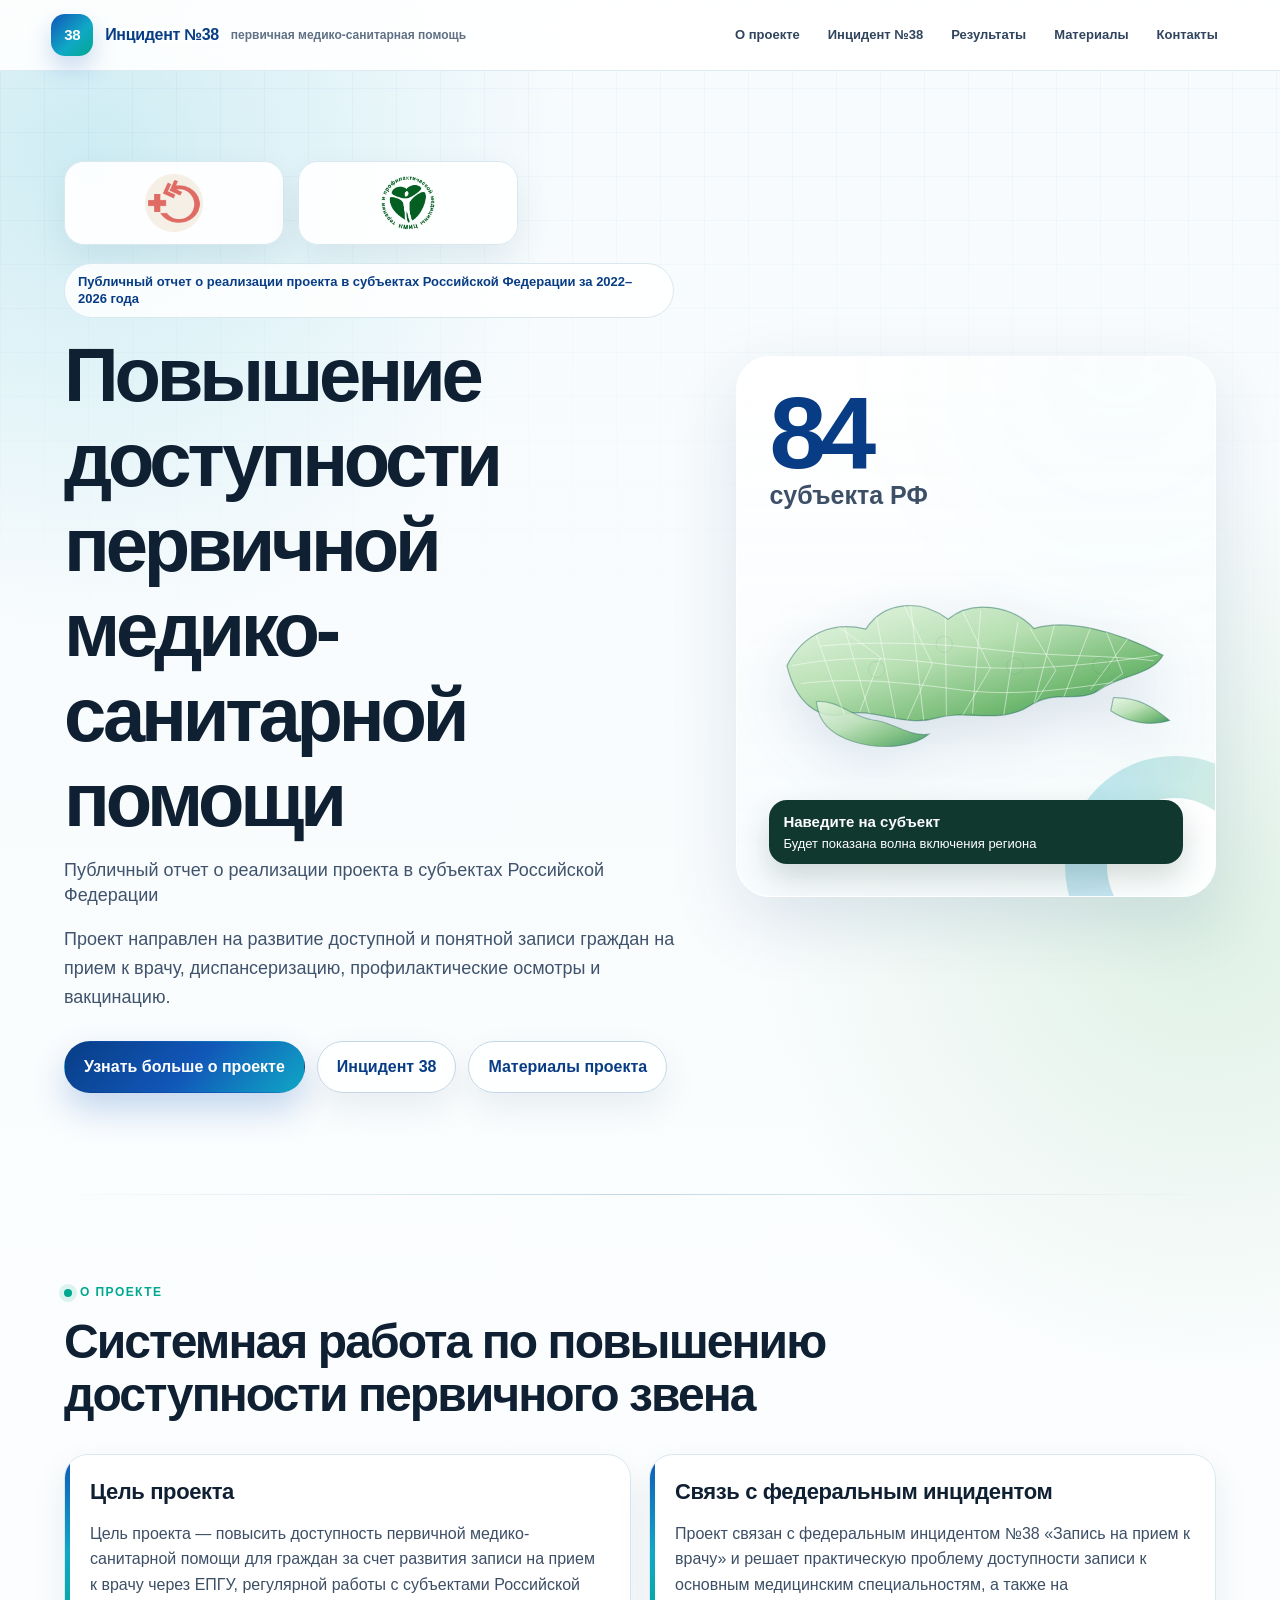
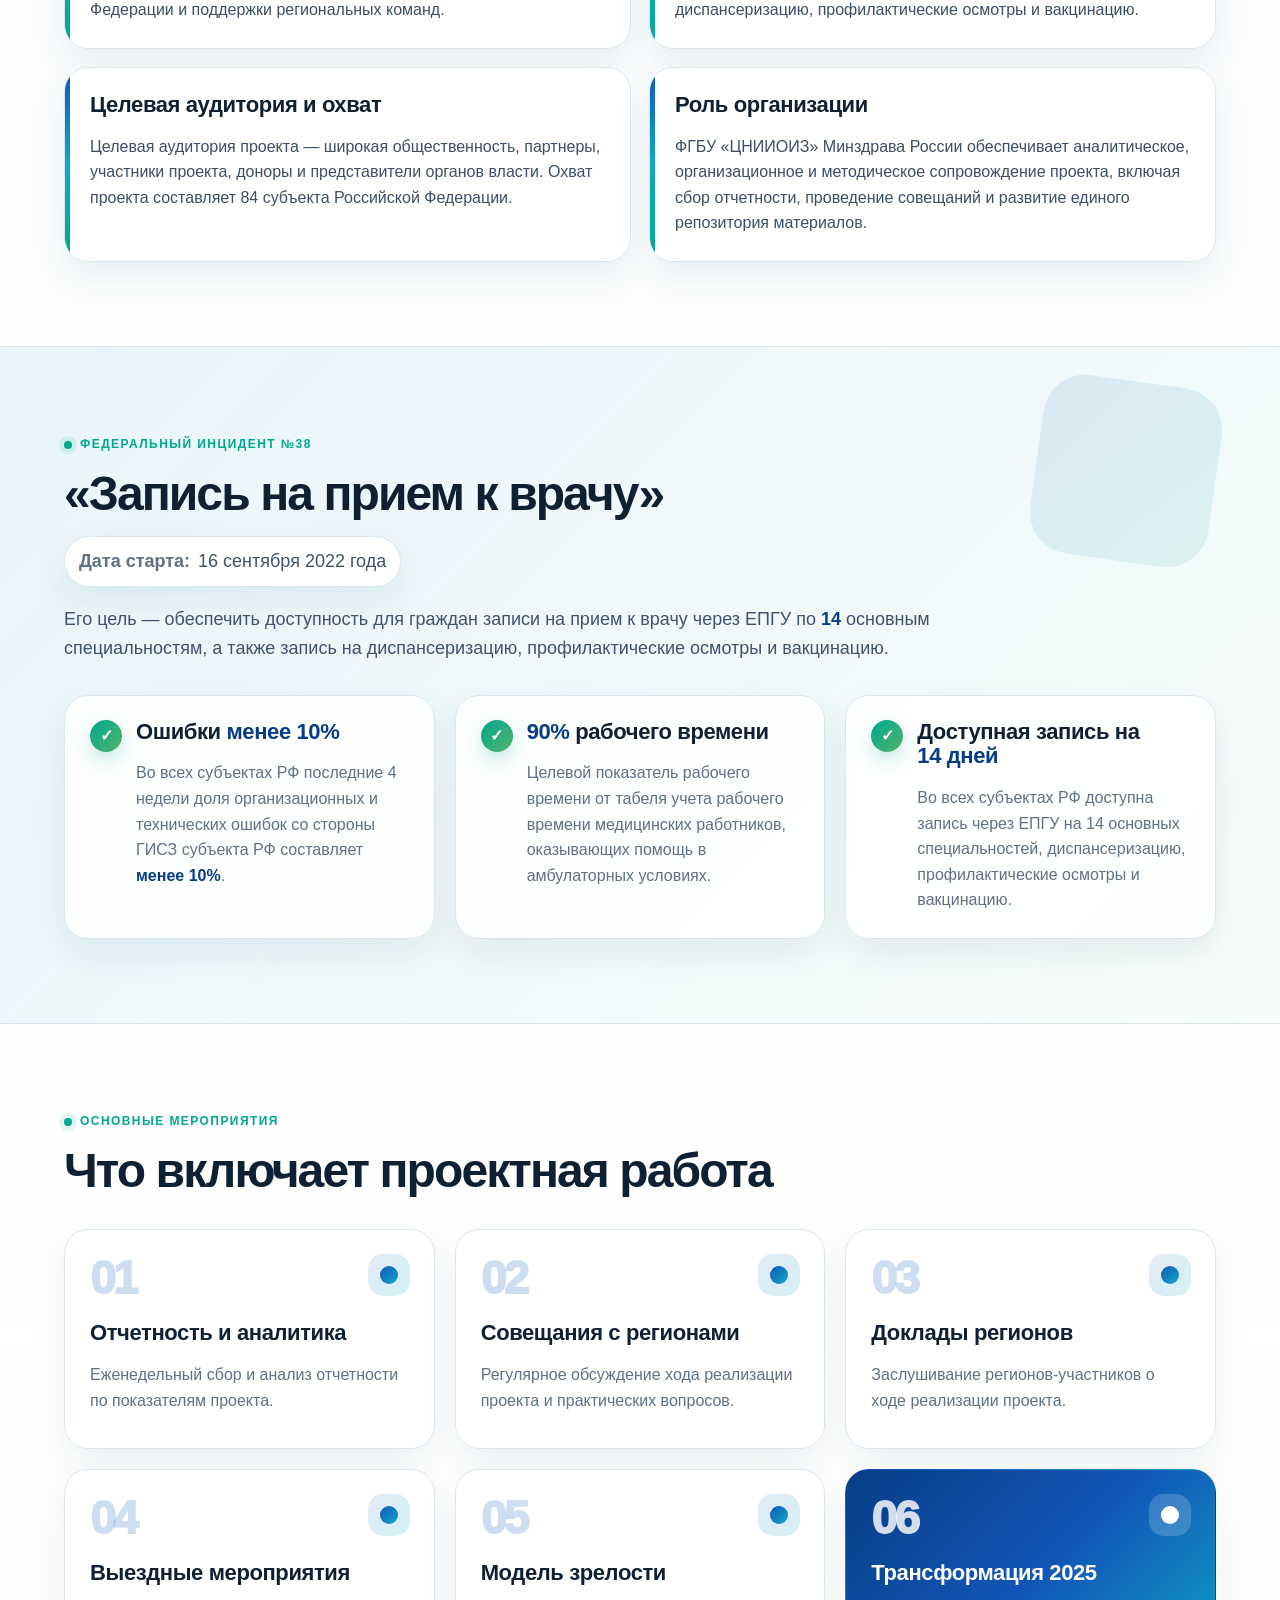
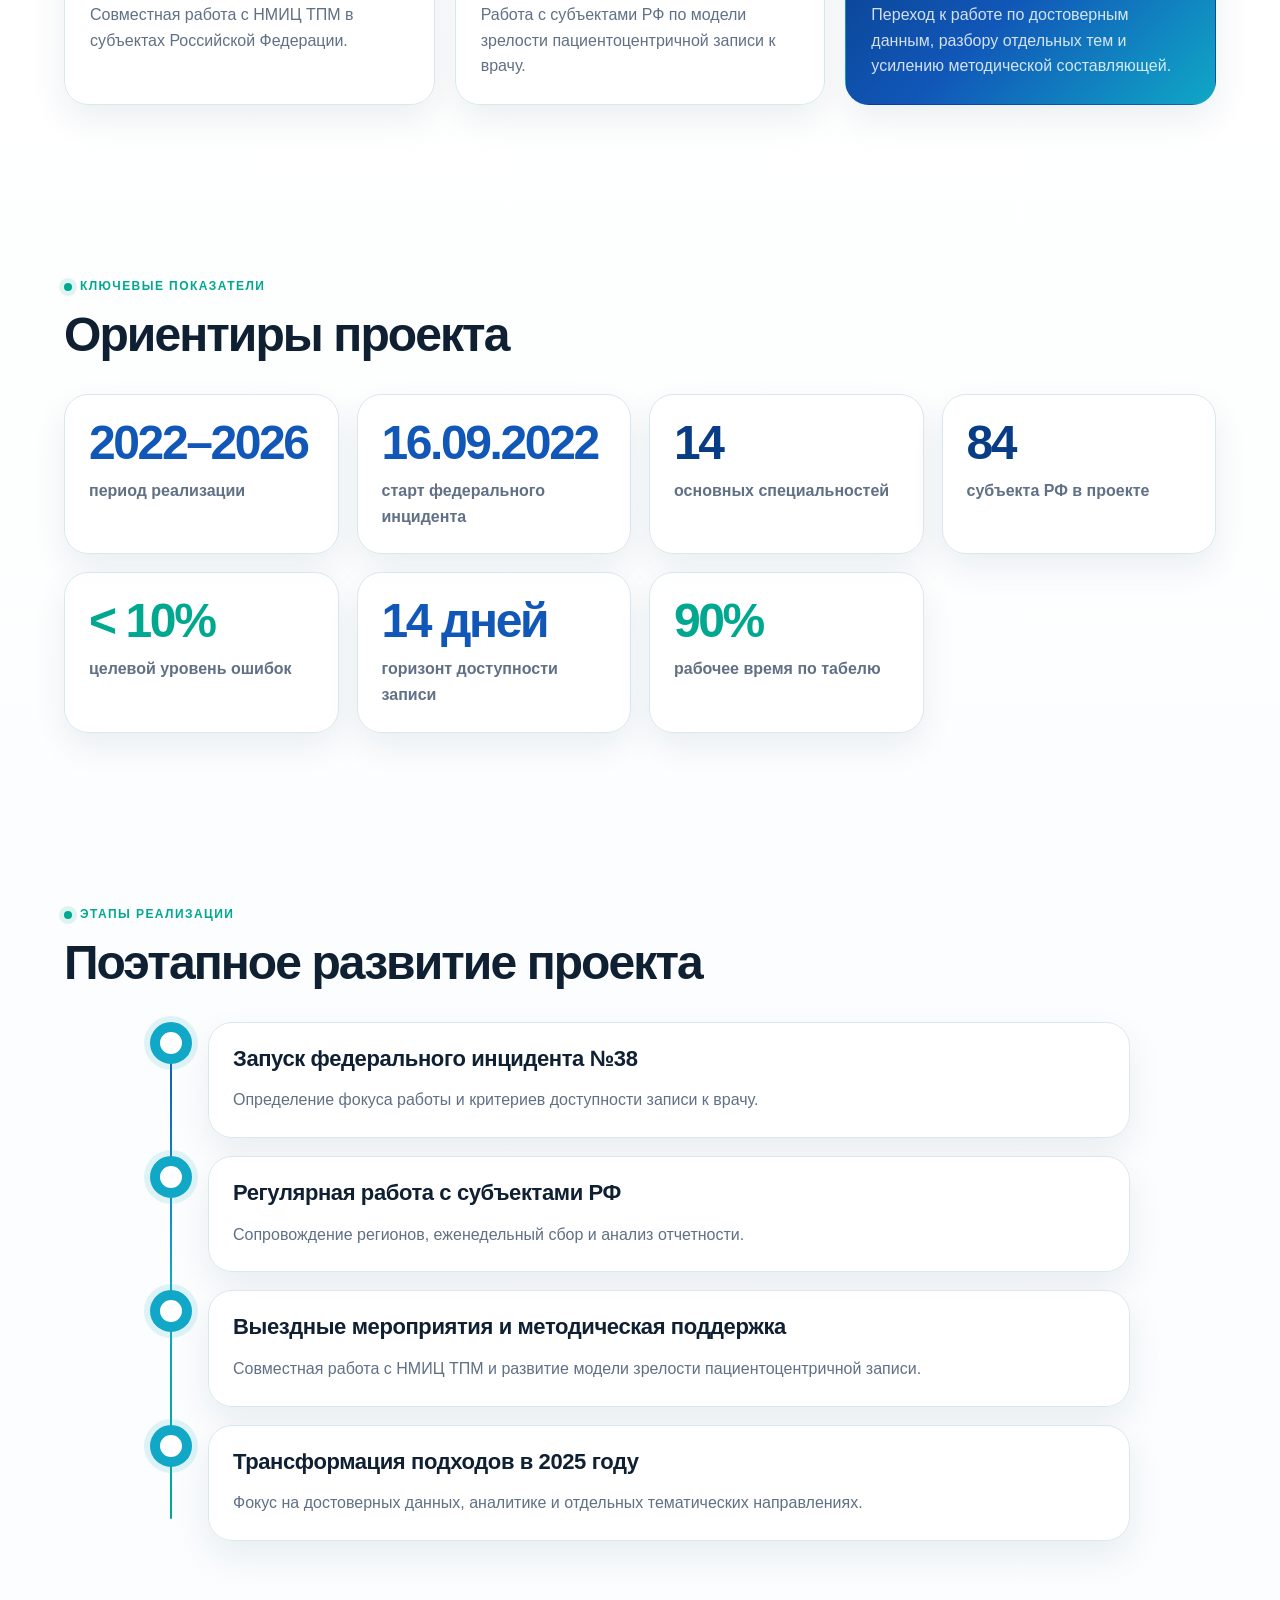
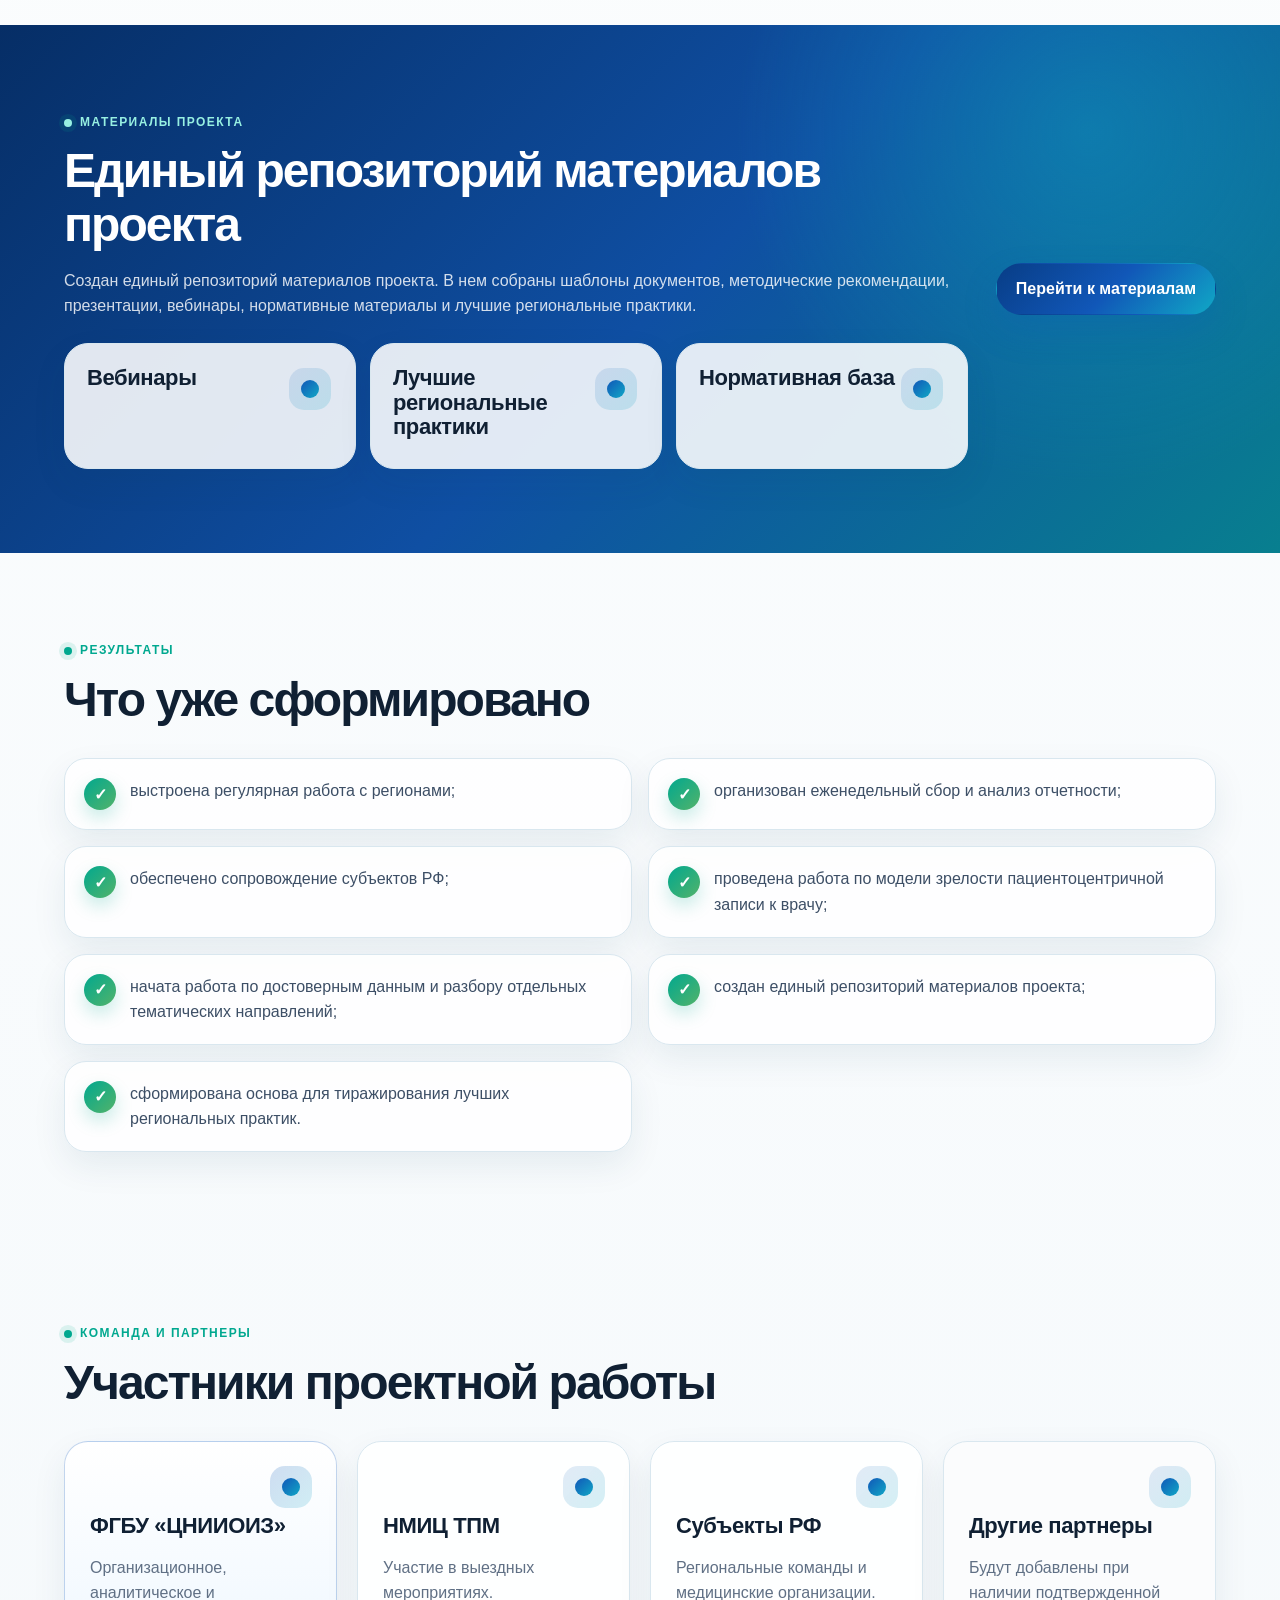
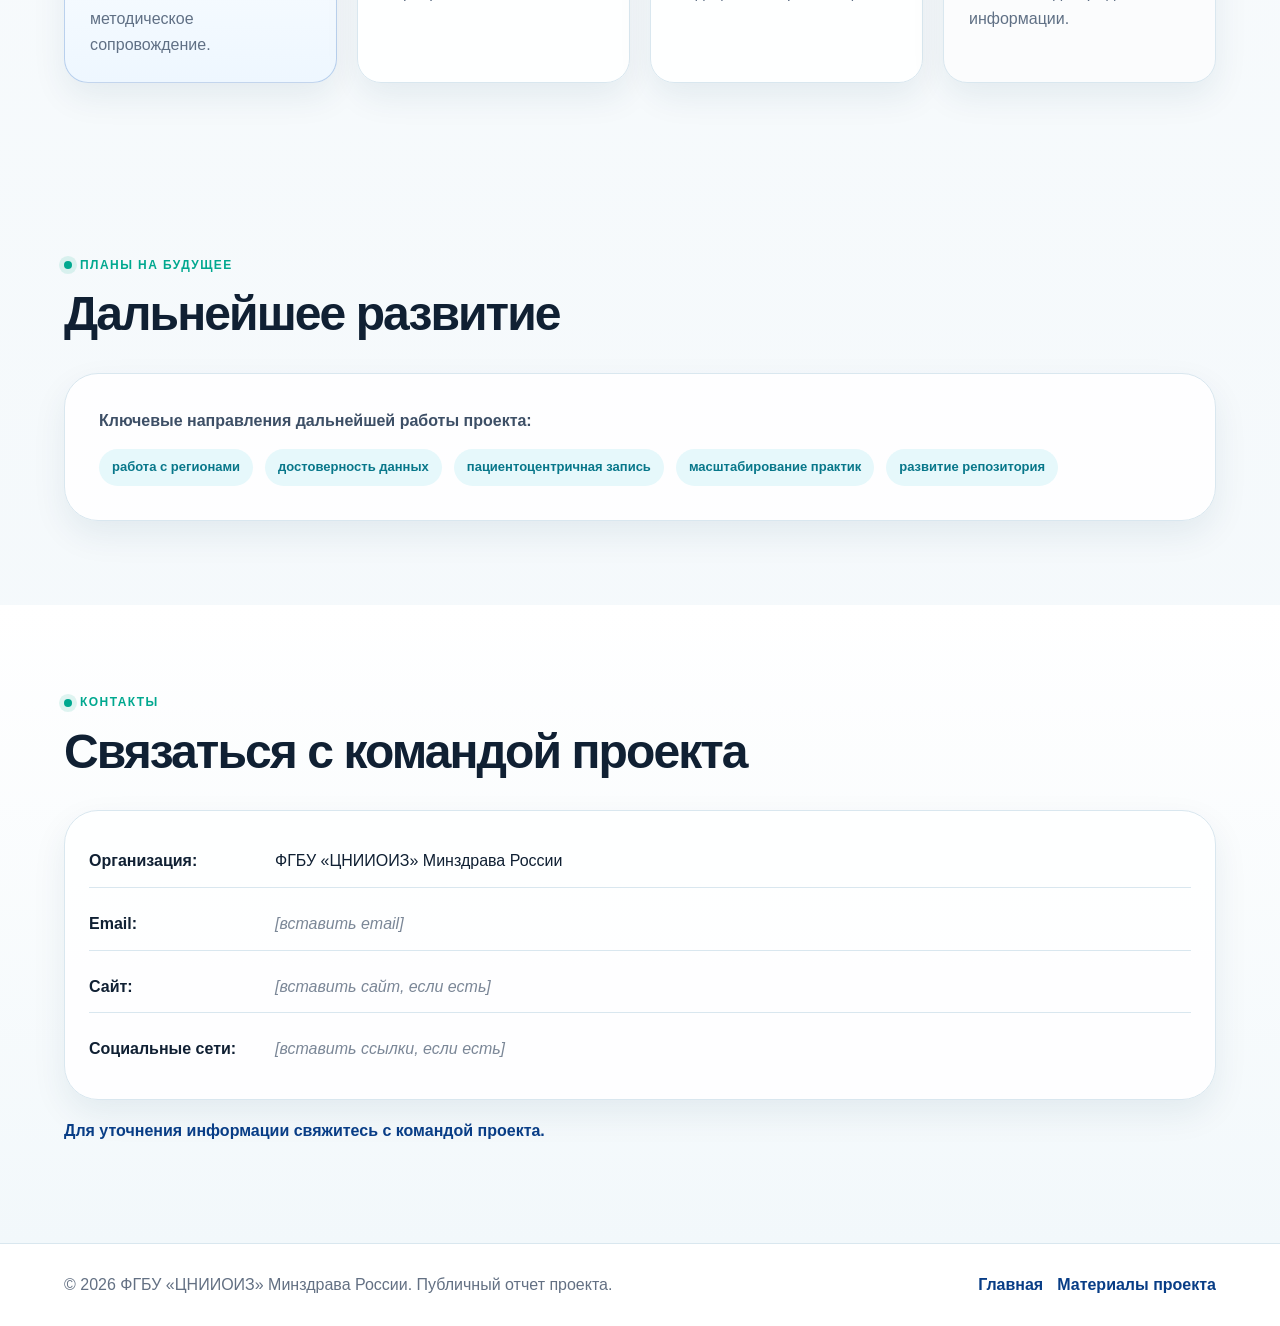
==== index-preview.html @ 231ef43b "Initial PMSP accessibility report site" ====
<!doctype html>
<html lang="ru">
<head>
  <meta charset="utf-8" />
  <meta name="viewport" content="width=device-width, initial-scale=1" />
  <title>Повышение доступности ПМСП — публичный отчет</title>
  <meta name="description" content="Публичный отчет о реализации проекта по повышению доступности первичной медико-санитарной помощи в субъектах Российской Федерации." />
  <style>
:root {
  --bg: #f3f8fb;
  --bg-soft: #eaf4f8;
  --surface: #ffffff;
  --surface-strong: #f8fbfd;
  --text: #102033;
  --muted: #607085;
  --muted-strong: #3d4f66;
  --blue: #1157b8;
  --blue-dark: #083d86;
  --cyan: #10a8c6;
  --teal: #00a88f;
  --green: #53b36a;
  --line: #d9e7ef;
  --line-strong: #c3d7e4;
  --shadow: 0 24px 70px rgba(10, 59, 110, .12);
  --shadow-soft: 0 14px 34px rgba(12, 58, 95, .08);
  --radius-xl: 34px;
  --radius-lg: 24px;
  --radius-md: 18px;
  --container: 1180px;
}

* { box-sizing: border-box; }
html { scroll-behavior: smooth; }
body {
  margin: 0;
  font-family: "Inter", "Segoe UI", Roboto, Arial, sans-serif;
  color: var(--text);
  background:
    radial-gradient(circle at 7% 2%, rgba(16,168,198,.18), transparent 30rem),
    radial-gradient(circle at 94% 12%, rgba(83,179,106,.16), transparent 28rem),
    linear-gradient(180deg, #f7fbfd 0%, #fff 38%, var(--bg) 100%);
  line-height: 1.6;
  min-width: 320px;
}
body::before {
  content: "";
  position: fixed;
  inset: 0;
  pointer-events: none;
  background-image: linear-gradient(rgba(17,87,184,.045) 1px, transparent 1px), linear-gradient(90deg, rgba(17,87,184,.045) 1px, transparent 1px);
  background-size: 44px 44px;
  mask-image: linear-gradient(180deg, #000 0%, transparent 70%);
}

a { color: inherit; }
a:focus-visible, button:focus-visible { outline: 3px solid rgba(16,168,198,.45); outline-offset: 4px; }

.site-header {
  position: sticky;
  top: 0;
  z-index: 20;
  display: flex;
  align-items: center;
  justify-content: space-between;
  gap: 24px;
  padding: 14px clamp(18px, 4vw, 56px);
  background: rgba(255,255,255,.9);
  backdrop-filter: blur(20px);
  border-bottom: 1px solid rgba(217,231,239,.86);
}
.brand {
  position: relative;
  display: inline-flex;
  align-items: center;
  gap: 12px;
  min-width: max-content;
  color: var(--blue-dark);
  text-decoration: none;
  font-weight: 850;
  letter-spacing: -.02em;
}
.brand::before {
  content: "38";
  display: grid;
  place-items: center;
  width: 42px;
  height: 42px;
  border-radius: 14px;
  color: #fff;
  background: linear-gradient(135deg, var(--blue), var(--cyan) 58%, var(--teal));
  box-shadow: 0 12px 24px rgba(17,87,184,.22);
  font-size: 15px;
  font-weight: 900;
}
.top-nav { display: flex; align-items: center; justify-content: flex-end; gap: 6px; flex-wrap: wrap; }
.top-nav a {
  color: #30445d;
  text-decoration: none;
  font-size: 13px;
  font-weight: 750;
  padding: 9px 11px;
  border-radius: 999px;
  transition: .18s ease;
}
.top-nav a:hover { color: var(--blue-dark); background: #eef7fb; }

main { overflow: hidden; }
.hero {
  position: relative;
  padding: clamp(52px, 7vw, 92px) clamp(18px, 5vw, 72px) clamp(58px, 8vw, 102px);
}
.hero::after {
  content: "";
  position: absolute;
  left: clamp(18px, 5vw, 72px);
  right: clamp(18px, 5vw, 72px);
  bottom: 0;
  height: 1px;
  background: linear-gradient(90deg, transparent, var(--line-strong), transparent);
}
.hero-grid {
  position: relative;
  z-index: 1;
  width: min(100%, var(--container));
  margin: 0 auto;
  display: grid;
  grid-template-columns: minmax(0, 1.12fr) minmax(330px, .88fr);
  gap: clamp(28px, 5vw, 62px);
  align-items: center;
}
.hero.compact { padding-block: 58px; }
.hero.compact .hero-content { width: min(100%, var(--container)); margin: 0 auto; }
.hero-content { max-width: 760px; }
.eyebrow {
  display: inline-flex;
  align-items: center;
  gap: 8px;
  color: var(--teal);
  font-weight: 850;
  font-size: 12px;
  text-transform: uppercase;
  letter-spacing: .12em;
  margin-bottom: 12px;
}
.eyebrow::before {
  content: "";
  width: 8px;
  height: 8px;
  border-radius: 50%;
  background: currentColor;
  box-shadow: 0 0 0 5px rgba(0,168,143,.12);
}
h1, h2, h3 { line-height: 1.12; margin: 0 0 16px; }
h1 { font-size: clamp(38px, 6.2vw, 76px); letter-spacing: -.055em; max-width: 980px; }
h2 { font-size: clamp(28px, 4.1vw, 48px); letter-spacing: -.04em; }
h3 { font-size: clamp(18px, 2vw, 22px); letter-spacing: -.018em; }
p { margin-top: 0; }
.lead { font-size: clamp(19px, 2.2vw, 27px); color: var(--muted-strong); margin-bottom: 18px; line-height: 1.35; }
.hero p, .section-heading p { font-size: 18px; color: #40536c; }
.hero-actions, .card-actions { display: flex; gap: 12px; flex-wrap: wrap; margin-top: 30px; }
.button, .card-actions a {
  display: inline-flex;
  align-items: center;
  justify-content: center;
  min-height: 46px;
  padding: 12px 19px;
  border-radius: 999px;
  text-decoration: none;
  font-weight: 850;
  border: 1px solid transparent;
  transition: transform .18s ease, box-shadow .18s ease, background .18s ease;
}
.button:hover, .card-actions a:hover { transform: translateY(-1px); }
.button.primary, .card-actions a:first-child { background: linear-gradient(135deg, var(--blue-dark), var(--blue) 52%, var(--cyan)); color: #fff; box-shadow: 0 16px 34px rgba(17,87,184,.24); }
.button.secondary, .card-actions a:last-child { background: rgba(255,255,255,.82); color: var(--blue-dark); border-color: var(--line-strong); box-shadow: var(--shadow-soft); }

.dashboard-card {
  position: relative;
  overflow: hidden;
  display: grid;
  gap: 22px;
  padding: clamp(24px, 4vw, 34px);
  border-radius: var(--radius-xl);
  background:
    linear-gradient(180deg, rgba(255,255,255,.92), rgba(246,251,253,.86)),
    radial-gradient(circle at 80% 0%, rgba(16,168,198,.30), transparent 18rem);
  border: 1px solid rgba(255,255,255,.86);
  box-shadow: var(--shadow);
}
.hero-decoration {
  position: absolute;
  inset: auto -52px -62px auto;
  width: 220px;
  height: 220px;
  border-radius: 50%;
  background: conic-gradient(from 180deg, rgba(17,87,184,.18), rgba(16,168,198,.34), rgba(83,179,106,.24), rgba(17,87,184,.18));
  filter: blur(.2px);
}
.hero-decoration::before {
  content: "";
  position: absolute;
  inset: 42px;
  border-radius: inherit;
  background: #fff;
}
.dashboard-header, .dashboard-metrics { position: relative; z-index: 1; }
.dashboard-title { font-size: clamp(26px, 3vw, 34px); }
.dashboard-metrics { display: grid; gap: 13px; }
.dashboard-metric {
  padding: 18px;
  border-radius: 22px;
  background: rgba(255,255,255,.78);
  border: 1px solid var(--line);
  box-shadow: 0 10px 24px rgba(12,58,95,.06);
}
.dashboard-metric strong { display: block; color: var(--blue-dark); font-size: clamp(24px, 3.1vw, 36px); line-height: 1; letter-spacing: -.035em; }
.dashboard-metric span { display: block; color: var(--muted); margin-top: 8px; }

.section { padding: clamp(54px, 7vw, 84px) clamp(18px, 5vw, 72px); }
.section > .section-heading, .section > .cards, .section > .metrics, .section > .timeline, .section > .result-list, .section > .roadmap-panel, .section > .contact-list, .section > .contact-note, .about-grid, .materials-content, .repo-nav { width: min(100%, var(--container)); margin-left: auto; margin-right: auto; }
.section-heading { margin-bottom: 32px; }
.section-heading h2 { max-width: 900px; }
.about-grid {
  display: grid;
  grid-template-columns: repeat(2, minmax(0, 1fr));
  gap: 18px;
}
.about-card, .card, .metric, .timeline-card, .result-card, .material-category-card, .roadmap-panel, .contact-panel .contact-list {
  background: rgba(255,255,255,.88);
  border: 1px solid var(--line);
  box-shadow: var(--shadow-soft);
}
.about-card {
  position: relative;
  padding: 25px;
  border-radius: var(--radius-lg);
  overflow: hidden;
}
.about-card::before {
  content: "";
  position: absolute;
  top: 0;
  left: 0;
  width: 5px;
  height: 100%;
  background: linear-gradient(180deg, var(--blue), var(--cyan), var(--teal));
}
.about-card p { color: var(--muted-strong); margin-bottom: 0; }

.accent-panel, .tinted { background: linear-gradient(135deg, rgba(231,244,251,.92), rgba(246,252,249,.96)); border-block: 1px solid var(--line); }
.incident-panel { position: relative; }
.incident-panel::before {
  content: "";
  position: absolute;
  inset: 34px clamp(18px, 5vw, 72px) auto auto;
  width: 180px;
  height: 180px;
  border-radius: 42px;
  background: linear-gradient(135deg, rgba(17,87,184,.10), rgba(0,168,143,.10));
  transform: rotate(8deg);
}
.incident-start { display: inline-flex; flex-wrap: wrap; gap: 8px; padding: 10px 14px; border-radius: 999px; background: #fff; border: 1px solid var(--line); box-shadow: var(--shadow-soft); }
.label { color: var(--muted); font-weight: 800; }
.incident-goal { max-width: 880px; }
.accent-number { color: var(--blue-dark); font-weight: 900; white-space: nowrap; }
.cards { display: grid; gap: 20px; }
.cards.two { grid-template-columns: repeat(2, minmax(0, 1fr)); }
.cards.three { grid-template-columns: repeat(3, minmax(0, 1fr)); }
.cards.four { grid-template-columns: repeat(4, minmax(0, 1fr)); }
.card {
  position: relative;
  border-radius: var(--radius-lg);
  padding: 25px;
}
.card p { color: var(--muted); margin-bottom: 0; }
.criterion-card { display: grid; grid-template-columns: auto 1fr; gap: 14px; padding-top: 24px; }
.card.check::before { content: none; }
.criterion-marker, .result-check {
  display: grid;
  place-items: center;
  width: 32px;
  height: 32px;
  border-radius: 50%;
  color: #fff;
  background: linear-gradient(135deg, var(--teal), var(--green));
  font-weight: 950;
  box-shadow: 0 8px 18px rgba(0,168,143,.22);
  flex: 0 0 auto;
}

.activity-card { min-height: 220px; overflow: hidden; }
.activity-number {
  display: inline-flex;
  color: rgba(17,87,184,.20);
  font-size: 46px;
  line-height: 1;
  font-weight: 950;
  letter-spacing: -.06em;
  margin-bottom: 20px;
}
.activity-marker, .partner-icon, .category-marker {
  position: absolute;
  top: 24px;
  right: 24px;
  width: 42px;
  height: 42px;
  border-radius: 15px;
  background: linear-gradient(135deg, rgba(17,87,184,.12), rgba(16,168,198,.18));
}
.activity-marker::after, .partner-icon::after, .category-marker::after {
  content: "";
  position: absolute;
  inset: 12px;
  border-radius: 50%;
  background: linear-gradient(135deg, var(--blue), var(--cyan));
}
.featured-card {
  color: #fff;
  background: linear-gradient(135deg, var(--blue-dark), var(--blue) 50%, var(--cyan));
  border-color: transparent;
}
.featured-card p, .featured-card .activity-number { color: rgba(255,255,255,.82); }
.featured-card .activity-marker { background: rgba(255,255,255,.18); }
.featured-card .activity-marker::after { background: #fff; }

.metrics { display: grid; grid-template-columns: repeat(4, minmax(0, 1fr)); gap: 18px; }
.metric {
  border-radius: 24px;
  padding: 24px;
}
.metric strong { display: block; color: var(--blue-dark); font-size: clamp(30px, 4vw, 48px); line-height: .98; letter-spacing: -.05em; }
.metric span { display: block; color: var(--muted); margin-top: 12px; font-weight: 650; }
.metric-date strong { color: var(--blue); }
.metric-percent strong { color: var(--teal); }

.timeline { position: relative; display: grid; gap: 18px; max-width: 980px; }
.timeline-line {
  position: absolute;
  left: 20px;
  top: 22px;
  bottom: 22px;
  width: 2px;
  background: linear-gradient(180deg, var(--blue), var(--cyan), var(--teal));
  border-radius: 999px;
}
.timeline-item {
  position: relative;
  display: grid;
  grid-template-columns: 42px 1fr;
  gap: 16px;
  align-items: start;
}
.timeline-dot {
  position: relative;
  z-index: 1;
  width: 42px;
  height: 42px;
  border-radius: 50%;
  background: #fff;
  border: 10px solid var(--cyan);
  box-shadow: 0 0 0 6px rgba(16,168,198,.12);
}
.timeline-card {
  border-radius: var(--radius-lg);
  padding: 24px;
}
.timeline-card p { color: var(--muted); margin-bottom: 0; }

.materials-cta {
  display: grid;
  grid-template-columns: minmax(0, 1fr) auto;
  align-items: center;
  gap: 28px;
  color: #fff;
  background:
    radial-gradient(circle at 85% 20%, rgba(16,168,198,.40), transparent 22rem),
    linear-gradient(135deg, #062e66, #0f4fa3 52%, #087f8f);
}
.materials-cta .eyebrow { color: #97f0e2; }
.materials-cta p { color: rgba(255,255,255,.82); max-width: 900px; }
.materials-categories { display: grid; grid-template-columns: repeat(3, minmax(0, 1fr)); gap: 14px; margin-top: 24px; }
.material-category-card {
  position: relative;
  min-height: 126px;
  padding: 22px;
  border-radius: 24px;
  color: var(--text);
}
.material-category-card h3 { padding-right: 46px; margin-bottom: 0; }

.result-list { display: grid; grid-template-columns: repeat(2, minmax(0, 1fr)); gap: 16px; padding-left: 0; }
.result-card {
  display: flex;
  gap: 14px;
  align-items: flex-start;
  padding: 19px;
  border-radius: 22px;
}
.result-card p { margin-bottom: 0; color: var(--muted-strong); }

.partner-card { min-height: 190px; padding-top: 72px; }
.key-organization {
  border-color: rgba(17,87,184,.25);
  background: linear-gradient(180deg, #fff, #eef7ff);
}
.key-organization .partner-icon { background: linear-gradient(135deg, rgba(17,87,184,.20), rgba(16,168,198,.18)); }
.neutral-partner { background: #fbfcfd; }
.chips, .roadmap-chips { display: flex; gap: 12px; flex-wrap: wrap; }
.chips span, .tag {
  display: inline-flex;
  align-items: center;
  min-height: 34px;
  padding: 8px 13px;
  border-radius: 999px;
  background: #e6f8fb;
  color: #08778a;
  font-weight: 850;
  font-size: 13px;
}
.roadmap-panel { padding: clamp(24px, 4vw, 34px); border-radius: var(--radius-xl); }
.plans-intro { color: var(--muted-strong); font-weight: 700; }
.contact-panel { background: linear-gradient(180deg, #fff, #f2f8fb); }
.contact-list {
  display: grid;
  gap: 10px;
  padding: 24px;
  border-radius: var(--radius-xl);
}
.contact-item { display: grid; grid-template-columns: 170px 1fr; gap: 16px; margin: 0; padding: 13px 0; border-bottom: 1px solid var(--line); }
.contact-item:last-child { border-bottom: 0; }
.contact-note { color: var(--blue-dark); font-weight: 850; margin-top: 18px; }
.placeholder { color: #7b8797; font-style: italic; }

.repo-nav { display: flex; gap: 12px; flex-wrap: wrap; padding-top: 24px; padding-bottom: 24px; }
.repo-nav a { padding: 12px 16px; border: 1px solid var(--line); border-radius: 999px; background: #fff; text-decoration: none; color: var(--blue-dark); font-weight: 850; box-shadow: var(--shadow-soft); }
.material dl { display: grid; grid-template-columns: auto 1fr; gap: 4px 10px; color: #40516a; }
.material dt { font-weight: 850; }
.material dd { margin: 0; }

.site-footer {
  display: flex;
  align-items: center;
  justify-content: space-between;
  gap: 18px;
  padding: 28px clamp(18px, 5vw, 72px);
  color: #637083;
  border-top: 1px solid var(--line);
  background: #fff;
}
.site-footer p { margin: 0; }
.footer-nav { display: flex; gap: 14px; flex-wrap: wrap; }
.footer-nav a { color: var(--blue-dark); font-weight: 800; text-decoration: none; }
.footer-nav a:hover { text-decoration: underline; }

@media (max-width: 1120px) {
  .site-header { align-items: flex-start; flex-direction: column; }
  .top-nav { justify-content: flex-start; }
  .hero-grid { grid-template-columns: 1fr; }
  .dashboard-card { max-width: 720px; }
  .cards.three, .cards.four, .metrics { grid-template-columns: repeat(2, minmax(0, 1fr)); }
  .materials-cta { grid-template-columns: 1fr; }
}
@media (max-width: 760px) {
  body { background-size: auto; }
  .site-header { position: static; gap: 12px; padding-block: 12px; }
  .brand { font-size: 15px; }
  .brand::before { width: 36px; height: 36px; border-radius: 12px; }
  .top-nav { gap: 5px; }
  .top-nav a { font-size: 12px; padding: 8px 9px; background: #f4f8fb; }
  .hero { padding-top: 42px; }
  h1 { font-size: clamp(34px, 11vw, 48px); }
  h2 { font-size: clamp(27px, 8vw, 36px); }
  .hero-actions, .card-actions { flex-direction: column; }
  .button, .card-actions a { width: 100%; }
  .about-grid, .cards.two, .cards.three, .cards.four, .metrics, .result-list, .materials-categories { grid-template-columns: 1fr; }
  .dashboard-metric strong, .metric strong { font-size: 32px; }
  .criterion-card { grid-template-columns: 1fr; }
  .timeline { gap: 14px; }
  .timeline-line { left: 15px; }
  .timeline-item { grid-template-columns: 32px 1fr; gap: 12px; }
  .timeline-dot { width: 32px; height: 32px; border-width: 8px; }
  .contact-item { grid-template-columns: 1fr; gap: 3px; }
  .site-footer { align-items: flex-start; flex-direction: column; }
}
@media (max-width: 420px) {
  .section, .hero { padding-left: 14px; padding-right: 14px; }
  .card, .about-card, .timeline-card, .metric, .contact-list { padding: 20px; }
  .activity-number { font-size: 40px; }
}


/* Точечные правки меню и hero */
.brand { white-space: normal; line-height: 1.18; }
.brand .brand-title { display: block; }
.brand .brand-subtitle { display: block; color: var(--muted); font-size: 12px; font-weight: 750; letter-spacing: 0; }
.hero-logos { display: flex; flex-wrap: wrap; gap: 14px; margin-bottom: 18px; }
.hero-logo { display: inline-flex; align-items: center; justify-content: center; min-height: 76px; width: min(220px, 100%); padding: 12px 16px; border-radius: 20px; background: rgba(255,255,255,.92); border: 1px solid var(--line); box-shadow: var(--shadow-soft); }
.hero-logo img { display: block; max-width: 100%; max-height: 54px; object-fit: contain; }
.hero-logo.mednet-logo img { max-width: 58px; max-height: 58px; }
.project-report-note { display: inline-flex; max-width: 100%; margin: 0 0 14px; padding: 9px 13px; border-radius: 999px; background: rgba(255,255,255,.86); border: 1px solid var(--line); color: var(--blue-dark); font-weight: 850; font-size: 13px; line-height: 1.35; }
.project-map-card { position: relative; overflow: hidden; padding: clamp(22px, 3vw, 32px); }
.project-map-card .hero-decoration { inset: auto -70px -80px auto; opacity: .78; }
.map-stat { position: relative; z-index: 1; display: grid; gap: 4px; margin-bottom: 12px; }
.map-stat strong { display: block; color: var(--blue-dark); font-size: clamp(64px, 8vw, 104px); line-height: .86; letter-spacing: -.07em; }
.map-stat span { display: block; color: var(--muted-strong); font-size: clamp(18px, 2.1vw, 25px); line-height: 1.15; font-weight: 900; }
.russia-map { position: relative; z-index: 1; width: 100%; height: auto; display: block; margin-top: 10px; filter: drop-shadow(0 18px 28px rgba(10,59,110,.14)); }
.rf-outline { fill: url(#greenWave); stroke: rgba(9, 91, 72, .42); stroke-width: 2.2; }
.rf-border { fill: none; stroke: rgba(255,255,255,.82); stroke-width: 1.25; stroke-linecap: round; opacity: .9; }
.rf-subject { fill: rgba(255,255,255,.01); stroke: rgba(9, 91, 72, .16); stroke-width: 1; cursor: pointer; }
.rf-subject:hover, .rf-subject:focus { fill: rgba(255,255,255,.22); stroke: rgba(9, 91, 72, .72); outline: none; }
.rf-wave { fill: none; stroke: #0b8f71; stroke-width: 2; opacity: 0; pointer-events: none; }
.rf-point:hover .rf-wave, .rf-point:focus-within .rf-wave { animation: rfPulse 1.15s ease-out infinite; }
.map-tooltip { position: relative; z-index: 2; margin-top: 12px; padding: 12px 14px; border-radius: 18px; background: #10382f; color: #fff; box-shadow: 0 14px 30px rgba(16,56,47,.18); font-size: 13px; line-height: 1.35; }
.map-tooltip b { display: block; font-size: 15px; margin-bottom: 2px; }
@keyframes rfPulse { 0% { r: 7; opacity: .65; } 100% { r: 25; opacity: 0; } }
@media (max-width: 1120px) { .project-map-card { max-width: 760px; } }
@media (max-width: 760px) { .hero-logos { display: grid; grid-template-columns: 1fr 1fr; } .hero-logo { width: 100%; min-height: 68px; } .project-report-note { border-radius: 18px; } .map-stat strong { font-size: 68px; } .map-stat span { font-size: 18px; } .russia-map { margin-top: 4px; } }
@media (max-width: 420px) { .hero-logos { grid-template-columns: 1fr; } .brand .brand-subtitle { font-size: 11px; } .project-map-card { padding: 18px; } .map-tooltip { font-size: 12px; } }

  </style>
</head>
<body>
  <header class="site-header">
    <a class="brand" href="index.html" aria-label="На главную страницу проекта"><span class="brand-title">Инцидент №38</span><span class="brand-subtitle">первичная медико-санитарная помощь</span></a>
    <nav class="top-nav" aria-label="Основная навигация">
      <a href="#about">О проекте</a>
      <a href="#incident">Инцидент №38</a>
      <a href="#results">Результаты</a>
      <a href="#materials">Материалы</a>
      <a href="#contacts">Контакты</a>
    </nav>
  </header>

  <main>
    <section class="hero hero-modern" aria-labelledby="hero-title">
      <div class="hero-grid">
        <div class="hero-content">
          <div class="hero-logos" aria-label="Организации проекта">
            <a class="hero-logo mednet-logo" href="https://mednet.ru/" target="_blank" rel="noopener"><img src="[data-uri]" alt="ФГБУ ЦНИИОИЗ"></a>
            <a class="hero-logo" href="https://gnicpm.ru/" target="_blank" rel="noopener"><img src="[data-uri]" alt="ФГБУ НМИЦ ТПМ"></a>
          </div>
          <span class="project-report-note">Публичный отчет о реализации проекта в субъектах Российской Федерации за 2022–2026 года</span>
          <h1 id="hero-title">Повышение доступности первичной медико-санитарной помощи</h1>
          <p class="lead">Публичный отчет о реализации проекта в субъектах Российской Федерации</p>
          <p>Проект направлен на развитие доступной и понятной записи граждан на прием к врачу, диспансеризацию, профилактические осмотры и вакцинацию.</p>
          <div class="hero-actions" aria-label="Быстрые переходы">
            <a class="button primary" href="#about">Узнать больше о проекте</a>
            <a class="button secondary" href="#incident">Инцидент 38</a>
            <a class="button secondary" href="#materials">Материалы проекта</a>
          </div>
        </div>

        <aside class="hero-card dashboard-card project-map-card" aria-label="Карта субъектов Российской Федерации">
          <div class="hero-decoration" aria-hidden="true"></div>
          <div class="map-stat">
            <strong>84</strong>
            <span>субъекта РФ</span>
          </div>
          <svg class="russia-map" viewBox="0 0 760 390" role="img" aria-label="Интерактивная карта субъектов Российской Федерации с волнами включения">
            <defs>
              <linearGradient id="greenWave" x1="0" y1="0" x2="1" y2="1">
                <stop offset="0" stop-color="#e8f7e7" />
                <stop offset=".42" stop-color="#b7dfb2" />
                <stop offset=".72" stop-color="#73ba73" />
                <stop offset="1" stop-color="#2f8d57" />
              </linearGradient>
              <clipPath id="rfClip">
                <path d="M33 205 C63 146,116 123,178 138 C211 86,280 82,329 120 C372 83,447 94,487 137 C545 119,636 139,724 186 C704 222,649 222,608 249 C570 276,526 247,479 279 C426 314,363 285,309 301 C248 320,191 281,140 294 C88 307,48 269,33 205 Z M87 271 C128 268,153 300,191 305 C229 309,259 337,294 331 C266 355,204 361,153 344 C113 331,91 309,87 271 Z M633 264 C680 263,709 283,736 306 C703 317,659 310,628 288 Z" />
              </clipPath>
            </defs>
            <path class="rf-outline" d="M33 205 C63 146,116 123,178 138 C211 86,280 82,329 120 C372 83,447 94,487 137 C545 119,636 139,724 186 C704 222,649 222,608 249 C570 276,526 247,479 279 C426 314,363 285,309 301 C248 320,191 281,140 294 C88 307,48 269,33 205 Z" />
            <path class="rf-outline" d="M87 271 C128 268,153 300,191 305 C229 309,259 337,294 331 C266 355,204 361,153 344 C113 331,91 309,87 271 Z" opacity=".85" />
            <path class="rf-outline" d="M633 264 C680 263,709 283,736 306 C703 317,659 310,628 288 Z" opacity=".9" />
            <g clip-path="url(#rfClip)" aria-hidden="true">
              <path class="rf-border" d="M87 150 L138 294 M138 132 L188 305 M195 105 L236 318 M260 93 L287 329 M324 118 L326 302 M389 105 L374 292 M457 126 L431 298 M525 128 L487 275 M592 132 L542 262 M660 155 L591 249" />
              <path class="rf-border" d="M43 205 C132 187,228 190,318 202 C429 217,553 210,714 186 M60 238 C154 226,249 236,340 248 C442 263,536 250,640 235 M94 169 C201 159,316 164,424 177 C523 189,619 185,706 196" />
              <path class="rf-border" d="M117 126 L205 190 L167 289 M247 92 L300 202 L246 322 M356 106 L407 210 L356 296 M480 137 L527 214 L486 279 M620 143 L650 220 L604 252" />
            </g>
            <g class="rf-point" tabindex="0" onmouseenter="showMapWave('Первая волна', 'Начало — 31.10.2022')" onfocus="showMapWave('Первая волна', 'Начало — 31.10.2022')"><circle class="rf-subject" cx="198" cy="212" r="15"/><circle class="rf-wave" cx="198" cy="212" r="7"/></g>
            <g class="rf-point" tabindex="0" onmouseenter="showMapWave('Вторая волна', 'Начало — 06.03.2023')" onfocus="showMapWave('Вторая волна', 'Начало — 06.03.2023')"><circle class="rf-subject" cx="322" cy="166" r="15"/><circle class="rf-wave" cx="322" cy="166" r="7"/></g>
            <g class="rf-point" tabindex="0" onmouseenter="showMapWave('Третья волна', 'Начало — 26.06.2023')" onfocus="showMapWave('Третья волна', 'Начало — 26.06.2023')"><circle class="rf-subject" cx="452" cy="206" r="15"/><circle class="rf-wave" cx="452" cy="206" r="7"/></g>
            <g class="rf-point" tabindex="0" onmouseenter="showMapWave('Четвертая волна', 'Начало — 23.01.2024')" onfocus="showMapWave('Четвертая волна', 'Начало — 23.01.2024')"><circle class="rf-subject" cx="610" cy="205" r="15"/><circle class="rf-wave" cx="610" cy="205" r="7"/></g>
          </svg>
          <div class="map-tooltip" id="map-tooltip"><b>Наведите на субъект</b><span>Будет показана волна включения региона</span></div>
        </aside>
      </div>
    </section>

    <section id="about" class="section about-section" aria-labelledby="about-title">
      <div class="section-heading">
        <span class="eyebrow">О проекте</span>
        <h2 id="about-title">Системная работа по повышению доступности первичного звена</h2>
      </div>
      <div class="about-grid two-column">
        <article class="about-card about-goal">
          <h3>Цель проекта</h3>
          <p>Цель проекта — повысить доступность первичной медико-санитарной помощи для граждан за счет развития записи на прием к врачу через ЕПГУ, регулярной работы с субъектами Российской Федерации и поддержки региональных команд.</p>
        </article>
        <article class="about-card about-incident-link">
          <h3>Связь с федеральным инцидентом</h3>
          <p>Проект связан с федеральным инцидентом №38 «Запись на прием к врачу» и решает практическую проблему доступности записи к основным медицинским специальностям, а также на диспансеризацию, профилактические осмотры и вакцинацию.</p>
        </article>
        <article class="about-card about-audience">
          <h3>Целевая аудитория и охват</h3>
          <p>Целевая аудитория проекта — широкая общественность, партнеры, участники проекта, доноры и представители органов власти. Охват проекта составляет 84 субъекта Российской Федерации.</p>
        </article>
        <article class="about-card about-organization-role">
          <h3>Роль организации</h3>
          <p>ФГБУ «ЦНИИОИЗ» Минздрава России обеспечивает аналитическое, организационное и методическое сопровождение проекта, включая сбор отчетности, проведение совещаний и развитие единого репозитория материалов.</p>
        </article>
      </div>
    </section>

    <section id="incident" class="section accent-panel incident-panel" aria-labelledby="incident-title">
      <div class="section-heading incident-heading">
        <span class="eyebrow">Федеральный инцидент №38</span>
        <h2 id="incident-title">«Запись на прием к врачу»</h2>
        <p class="incident-start"><span class="label">Дата старта:</span> <time datetime="2022-09-16">16 сентября 2022 года</time></p>
        <p class="incident-goal">Его цель — обеспечить доступность для граждан записи на прием к врачу через ЕПГУ по <span class="accent-number">14</span> основным специальностям, а также запись на диспансеризацию, профилактические осмотры и вакцинацию.</p>
      </div>
      <div class="cards three criteria-list" aria-label="Критерии закрытия федерального инцидента №38">
        <article class="card check criterion-card">
          <span class="criterion-marker" aria-hidden="true">✓</span>
          <div class="criterion-content">
            <h3>Ошибки <span class="accent-number percent">менее 10%</span></h3>
            <p>Во всех субъектах РФ последние 4 недели доля организационных и технических ошибок со стороны ГИСЗ субъекта РФ составляет <span class="accent-number percent">менее 10%</span>.</p>
          </div>
        </article>
        <article class="card check criterion-card">
          <span class="criterion-marker" aria-hidden="true">✓</span>
          <div class="criterion-content">
            <h3><span class="accent-number percent">90%</span> рабочего времени</h3>
            <p>Целевой показатель рабочего времени от табеля учета рабочего времени медицинских работников, оказывающих помощь в амбулаторных условиях.</p>
          </div>
        </article>
        <article class="card check criterion-card">
          <span class="criterion-marker" aria-hidden="true">✓</span>
          <div class="criterion-content">
            <h3>Доступная запись на <span class="accent-number days">14 дней</span></h3>
            <p>Во всех субъектах РФ доступна запись через ЕПГУ на 14 основных специальностей, диспансеризацию, профилактические осмотры и вакцинацию.</p>
          </div>
        </article>
      </div>
    </section>

    <section id="activities" class="section activities-section" aria-labelledby="activities-title">
      <div class="section-heading">
        <span class="eyebrow">Основные мероприятия</span>
        <h2 id="activities-title">Что включает проектная работа</h2>
      </div>
      <div class="cards three activity-cards">
        <article class="card activity-card">
          <span class="activity-number">01</span>
          <span class="activity-marker" aria-hidden="true"></span>
          <h3>Отчетность и аналитика</h3>
          <p>Еженедельный сбор и анализ отчетности по показателям проекта.</p>
        </article>
        <article class="card activity-card">
          <span class="activity-number">02</span>
          <span class="activity-marker" aria-hidden="true"></span>
          <h3>Совещания с регионами</h3>
          <p>Регулярное обсуждение хода реализации проекта и практических вопросов.</p>
        </article>
        <article class="card activity-card">
          <span class="activity-number">03</span>
          <span class="activity-marker" aria-hidden="true"></span>
          <h3>Доклады регионов</h3>
          <p>Заслушивание регионов-участников о ходе реализации проекта.</p>
        </article>
        <article class="card activity-card">
          <span class="activity-number">04</span>
          <span class="activity-marker" aria-hidden="true"></span>
          <h3>Выездные мероприятия</h3>
          <p>Совместная работа с НМИЦ ТПМ в субъектах Российской Федерации.</p>
        </article>
        <article class="card activity-card">
          <span class="activity-number">05</span>
          <span class="activity-marker" aria-hidden="true"></span>
          <h3>Модель зрелости</h3>
          <p>Работа с субъектами РФ по модели зрелости пациентоцентричной записи к врачу.</p>
        </article>
        <article class="card activity-card featured-card">
          <span class="activity-number">06</span>
          <span class="activity-marker" aria-hidden="true"></span>
          <h3>Трансформация 2025</h3>
          <p>Переход к работе по достоверным данным, разбору отдельных тем и усилению методической составляющей.</p>
        </article>
      </div>
    </section>

    <section id="indicators" class="section indicators-section" aria-labelledby="indicators-title">
      <div class="section-heading">
        <span class="eyebrow">Ключевые показатели</span>
        <h2 id="indicators-title">Ориентиры проекта</h2>
      </div>
      <div class="metrics indicator-grid" aria-label="Ключевые показатели проекта">
        <div class="metric metric-date"><strong>2022–2026</strong><span>период реализации</span></div>
        <div class="metric metric-date"><strong>16.09.2022</strong><span>старт федерального инцидента</span></div>
        <div class="metric metric-number"><strong>14</strong><span>основных специальностей</span></div>
        <div class="metric metric-number"><strong>84</strong><span>субъекта РФ в проекте</span></div>
        <div class="metric metric-percent"><strong>&lt; 10%</strong><span>целевой уровень ошибок</span></div>
        <div class="metric metric-date"><strong>14 дней</strong><span>горизонт доступности записи</span></div>
        <div class="metric metric-percent"><strong>90%</strong><span>рабочее время по табелю</span></div>
      </div>
    </section>

    <section id="timeline" class="section timeline-section" aria-labelledby="timeline-title">
      <div class="section-heading">
        <span class="eyebrow">Этапы реализации</span>
        <h2 id="timeline-title">Поэтапное развитие проекта</h2>
      </div>
      <div class="timeline" aria-label="Этапы реализации проекта">
        <div class="timeline-line" aria-hidden="true"></div>
        <article class="timeline-item">
          <span class="timeline-dot" aria-hidden="true"></span>
          <div class="timeline-card">
            <h3>Запуск федерального инцидента №38</h3>
            <p>Определение фокуса работы и критериев доступности записи к врачу.</p>
          </div>
        </article>
        <article class="timeline-item">
          <span class="timeline-dot" aria-hidden="true"></span>
          <div class="timeline-card">
            <h3>Регулярная работа с субъектами РФ</h3>
            <p>Сопровождение регионов, еженедельный сбор и анализ отчетности.</p>
          </div>
        </article>
        <article class="timeline-item">
          <span class="timeline-dot" aria-hidden="true"></span>
          <div class="timeline-card">
            <h3>Выездные мероприятия и методическая поддержка</h3>
            <p>Совместная работа с НМИЦ ТПМ и развитие модели зрелости пациентоцентричной записи.</p>
          </div>
        </article>
        <article class="timeline-item">
          <span class="timeline-dot" aria-hidden="true"></span>
          <div class="timeline-card">
            <h3>Трансформация подходов в 2025 году</h3>
            <p>Фокус на достоверных данных, аналитике и отдельных тематических направлениях.</p>
          </div>
        </article>
      </div>
    </section>

    <section id="materials" class="section materials-cta materials-gateway" aria-labelledby="materials-title">
      <div class="materials-content">
        <span class="eyebrow">Материалы проекта</span>
        <h2 id="materials-title">Единый репозиторий материалов проекта</h2>
        <p>Создан единый репозиторий материалов проекта. В нем собраны шаблоны документов, методические рекомендации, презентации, вебинары, нормативные материалы и лучшие региональные практики.</p>
        <div class="materials-categories" aria-label="Категории материалов проекта">
          <article class="material-category-card">
            <span class="category-marker" aria-hidden="true"></span>
            <h3>Вебинары</h3>
          </article>
          <article class="material-category-card">
            <span class="category-marker" aria-hidden="true"></span>
            <h3>Лучшие региональные практики</h3>
          </article>
          <article class="material-category-card">
            <span class="category-marker" aria-hidden="true"></span>
            <h3>Нормативная база</h3>
          </article>
        </div>
      </div>
      <a class="button primary" href="materials.html">Перейти к материалам</a>
    </section>

    <section id="results" class="section results-section" aria-labelledby="results-title">
      <div class="section-heading">
        <span class="eyebrow">Результаты</span>
        <h2 id="results-title">Что уже сформировано</h2>
      </div>
      <div class="result-list result-cards" role="list">
        <article class="result-card" role="listitem"><span class="result-check" aria-hidden="true">✓</span><p>выстроена регулярная работа с регионами;</p></article>
        <article class="result-card" role="listitem"><span class="result-check" aria-hidden="true">✓</span><p>организован еженедельный сбор и анализ отчетности;</p></article>
        <article class="result-card" role="listitem"><span class="result-check" aria-hidden="true">✓</span><p>обеспечено сопровождение субъектов РФ;</p></article>
        <article class="result-card" role="listitem"><span class="result-check" aria-hidden="true">✓</span><p>проведена работа по модели зрелости пациентоцентричной записи к врачу;</p></article>
        <article class="result-card" role="listitem"><span class="result-check" aria-hidden="true">✓</span><p>начата работа по достоверным данным и разбору отдельных тематических направлений;</p></article>
        <article class="result-card" role="listitem"><span class="result-check" aria-hidden="true">✓</span><p>создан единый репозиторий материалов проекта;</p></article>
        <article class="result-card" role="listitem"><span class="result-check" aria-hidden="true">✓</span><p>сформирована основа для тиражирования лучших региональных практик.</p></article>
      </div>
    </section>

    <section id="partners" class="section partners-section" aria-labelledby="partners-title">
      <div class="section-heading">
        <span class="eyebrow">Команда и партнеры</span>
        <h2 id="partners-title">Участники проектной работы</h2>
      </div>
      <div class="cards four partner-cards">
        <article class="card partner-card key-organization">
          <span class="partner-icon" aria-hidden="true"></span>
          <h3>ФГБУ «ЦНИИОИЗ»</h3>
          <p>Организационное, аналитическое и методическое сопровождение.</p>
        </article>
        <article class="card partner-card">
          <span class="partner-icon" aria-hidden="true"></span>
          <h3>НМИЦ ТПМ</h3>
          <p>Участие в выездных мероприятиях.</p>
        </article>
        <article class="card partner-card">
          <span class="partner-icon" aria-hidden="true"></span>
          <h3>Субъекты РФ</h3>
          <p>Региональные команды и медицинские организации.</p>
        </article>
        <article class="card partner-card neutral-partner">
          <span class="partner-icon" aria-hidden="true"></span>
          <h3>Другие партнеры</h3>
          <p>Будут добавлены при наличии подтвержденной информации.</p>
        </article>
      </div>
    </section>

    <section id="plans" class="section plans plans-section" aria-labelledby="plans-title">
      <div class="section-heading">
        <span class="eyebrow">Планы на будущее</span>
        <h2 id="plans-title">Дальнейшее развитие</h2>
      </div>
      <div class="roadmap-panel">
        <p class="plans-intro">Ключевые направления дальнейшей работы проекта:</p>
        <div class="chips roadmap-chips" aria-label="Направления дальнейшего развития">
          <span>работа с регионами</span>
          <span>достоверность данных</span>
          <span>пациентоцентричная запись</span>
          <span>масштабирование практик</span>
          <span>развитие репозитория</span>
        </div>
      </div>
    </section>

    <section id="contacts" class="section contacts contact-panel" aria-labelledby="contacts-title">
      <div class="section-heading">
        <span class="eyebrow">Контакты</span>
        <h2 id="contacts-title">Связаться с командой проекта</h2>
      </div>
      <div class="contact-list" aria-label="Контактная информация">
        <p class="contact-item"><strong>Организация:</strong> <span>ФГБУ «ЦНИИОИЗ» Минздрава России</span></p>
        <p class="contact-item"><strong>Email:</strong> <span class="placeholder">[вставить email]</span></p>
        <p class="contact-item"><strong>Сайт:</strong> <span class="placeholder">[вставить сайт, если есть]</span></p>
        <p class="contact-item"><strong>Социальные сети:</strong> <span class="placeholder">[вставить ссылки, если есть]</span></p>
      </div>
      <p class="contact-note">Для уточнения информации свяжитесь с командой проекта.</p>
    </section>
  </main>

  <footer class="site-footer">
    <p>© 2026 ФГБУ «ЦНИИОИЗ» Минздрава России. Публичный отчет проекта.</p>
    <nav class="footer-nav" aria-label="Навигация в подвале сайта">
      <a href="index.html">Главная</a>
      <a href="materials.html">Материалы проекта</a>
    </nav>
  </footer>
</body>
</html>
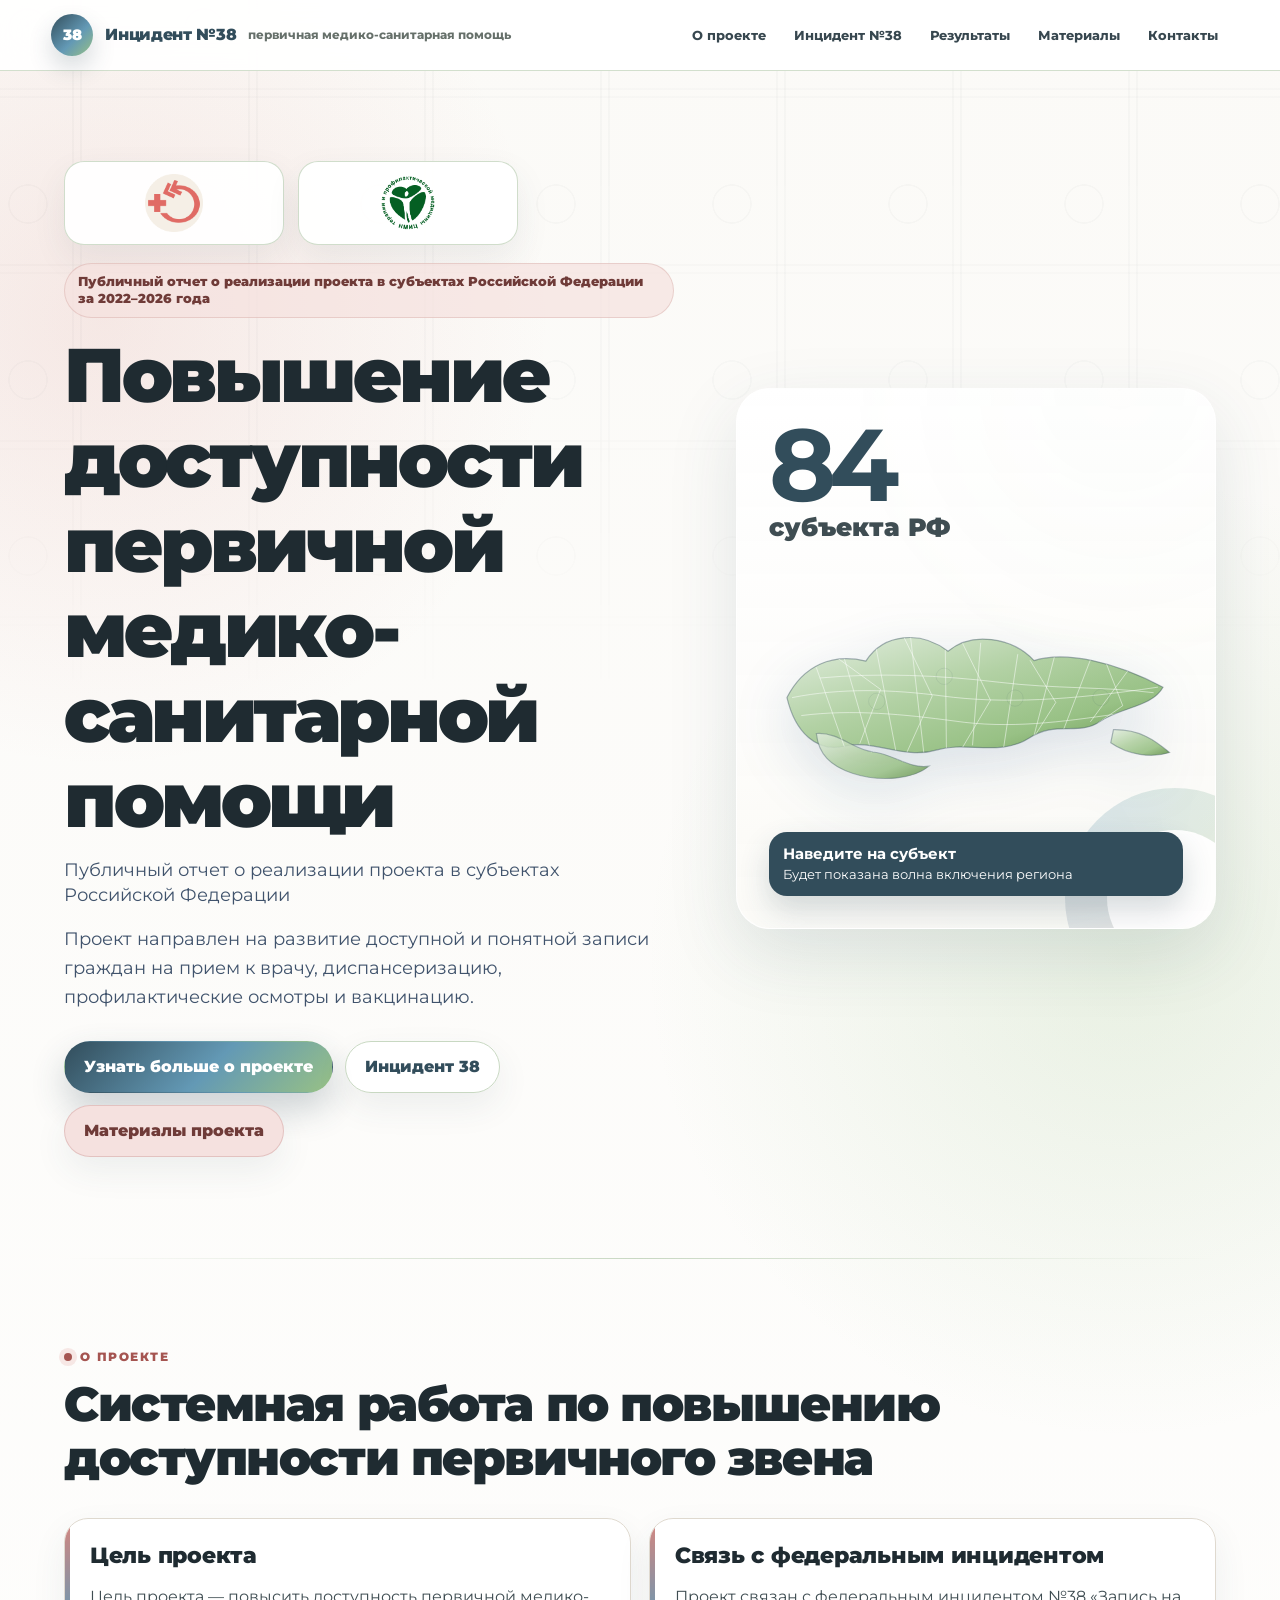
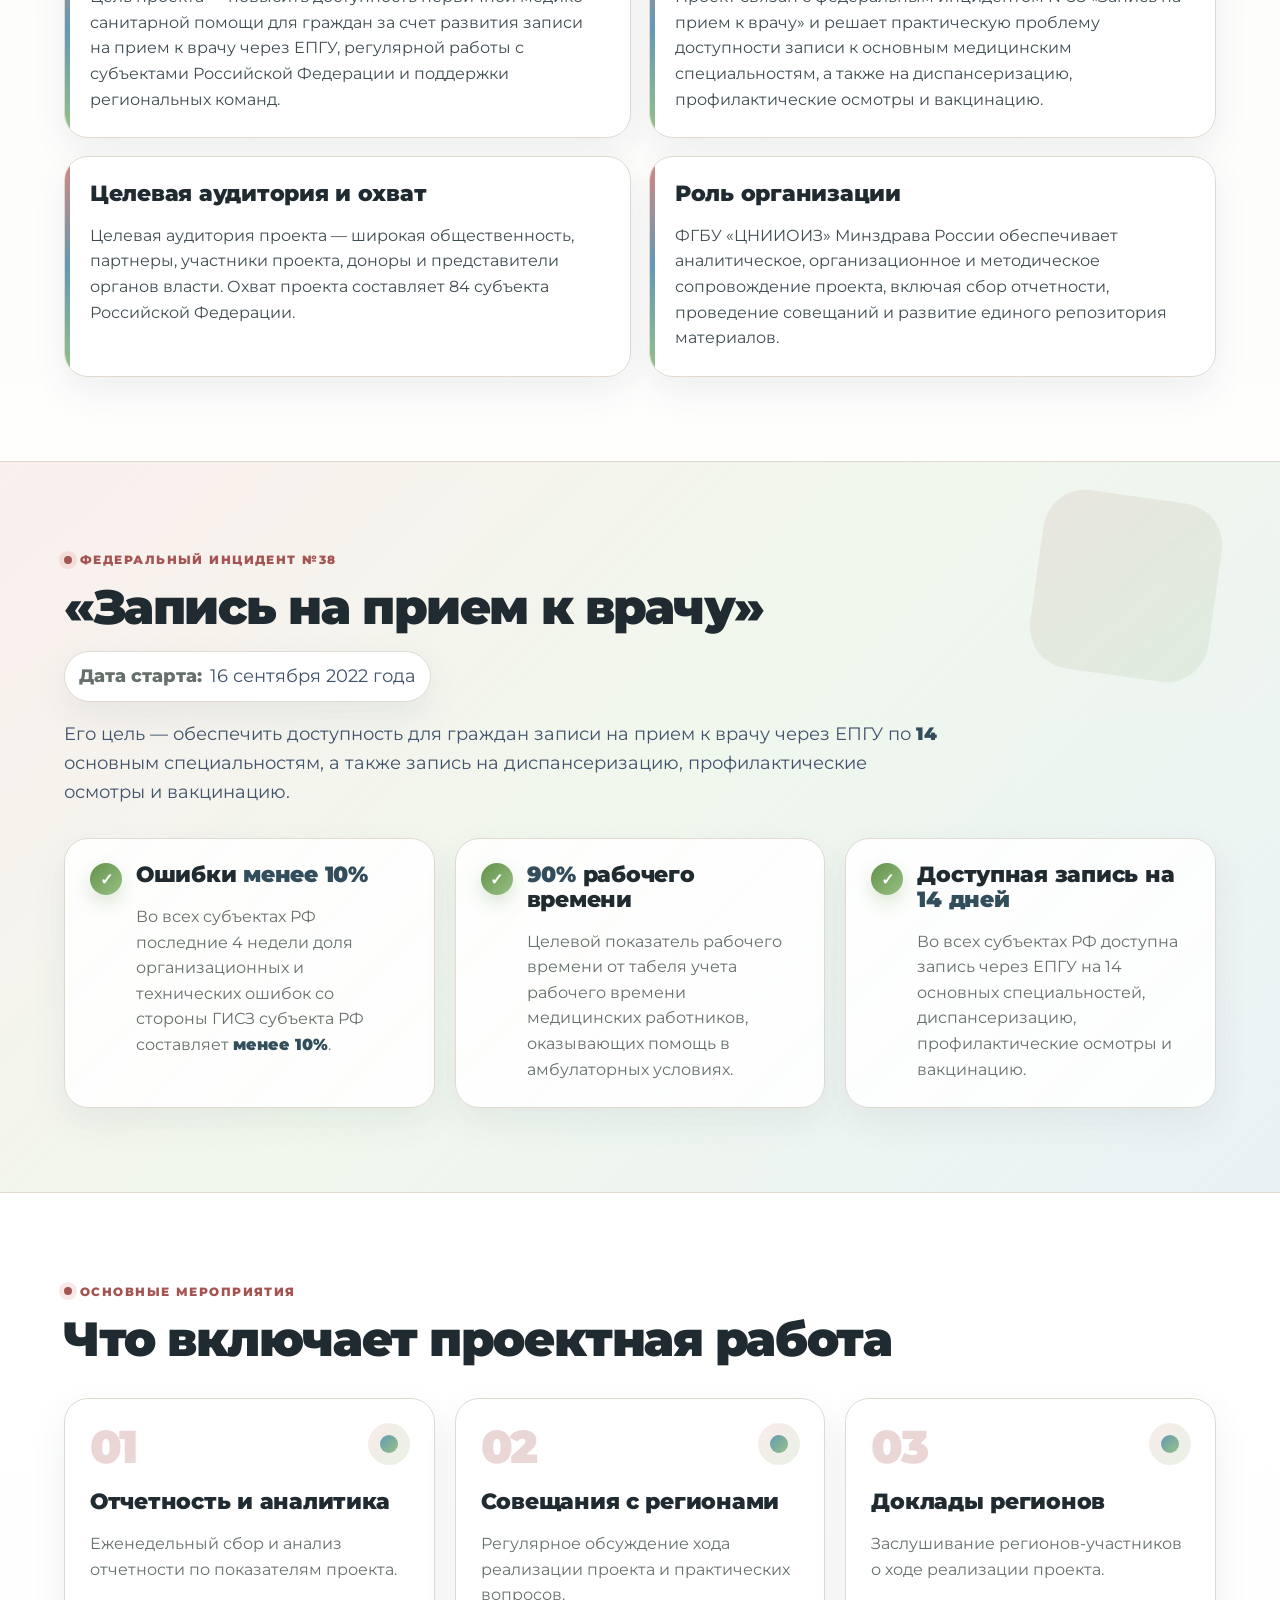
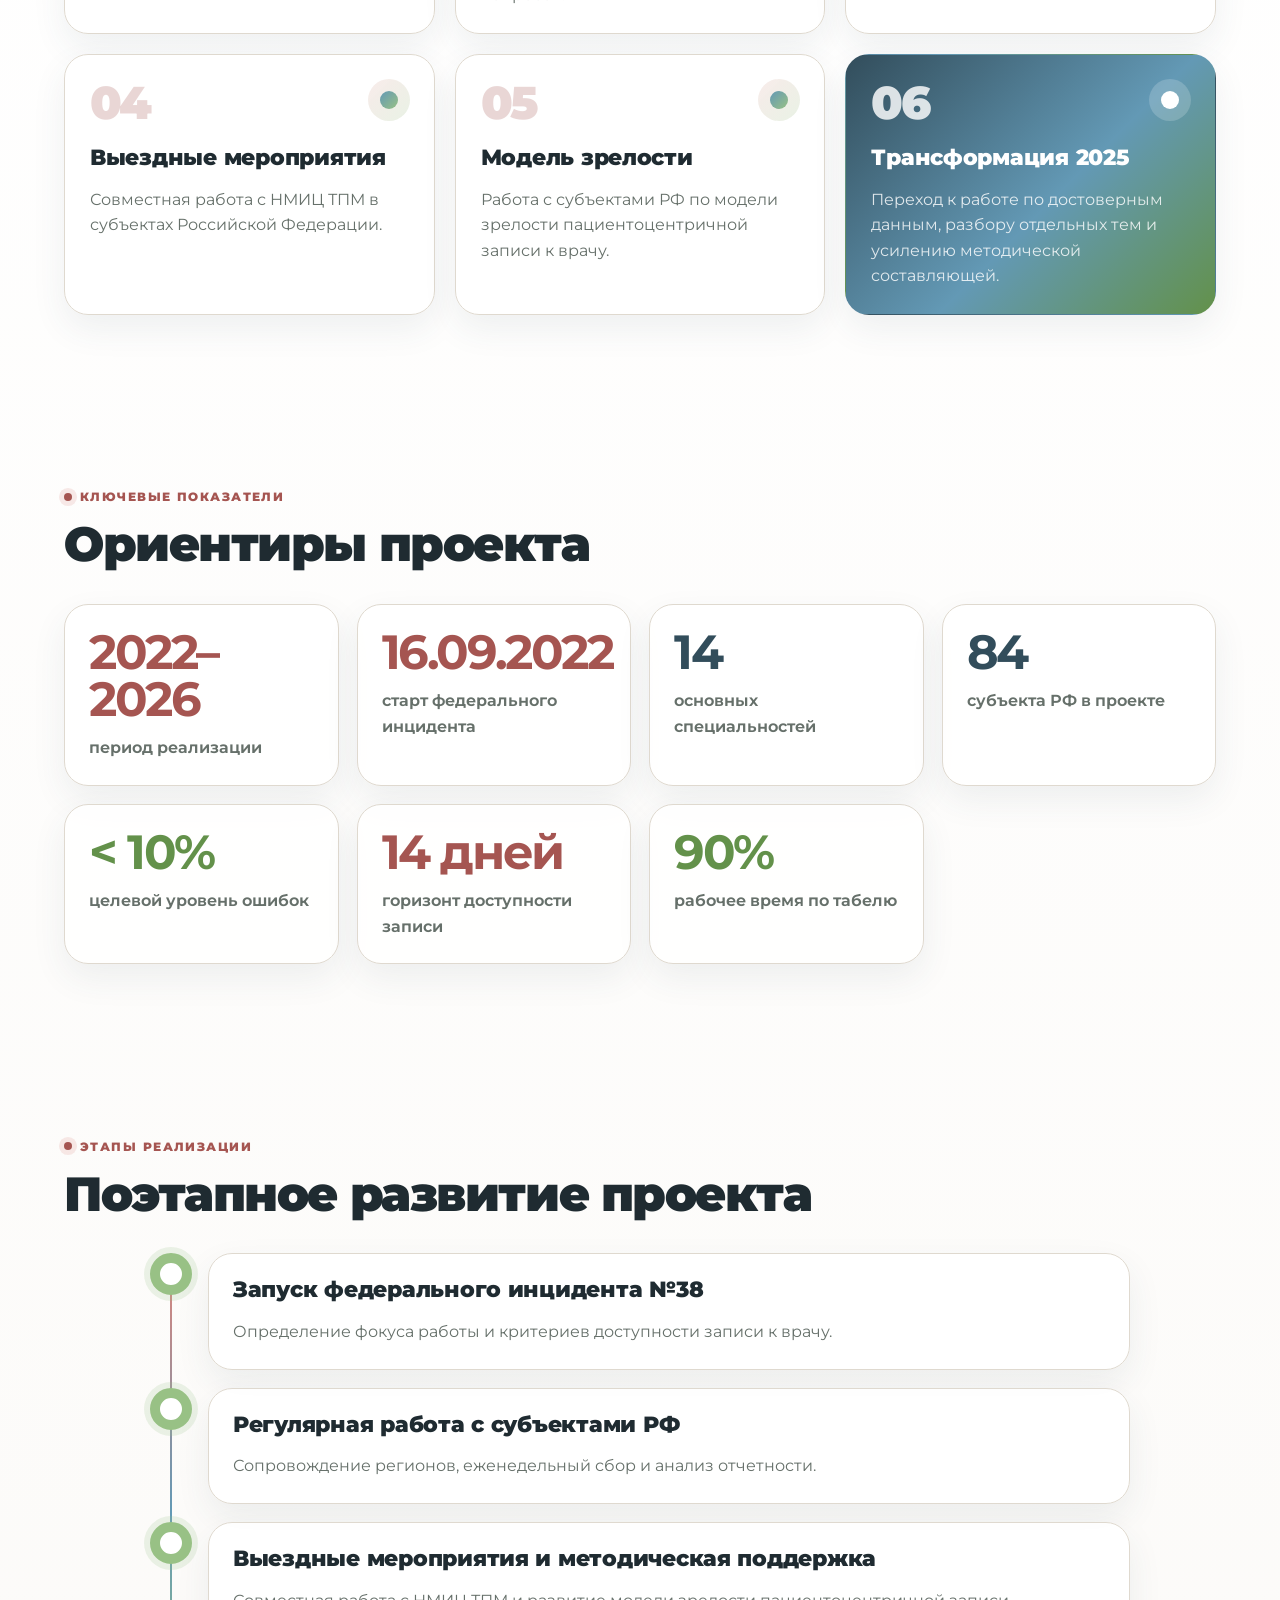
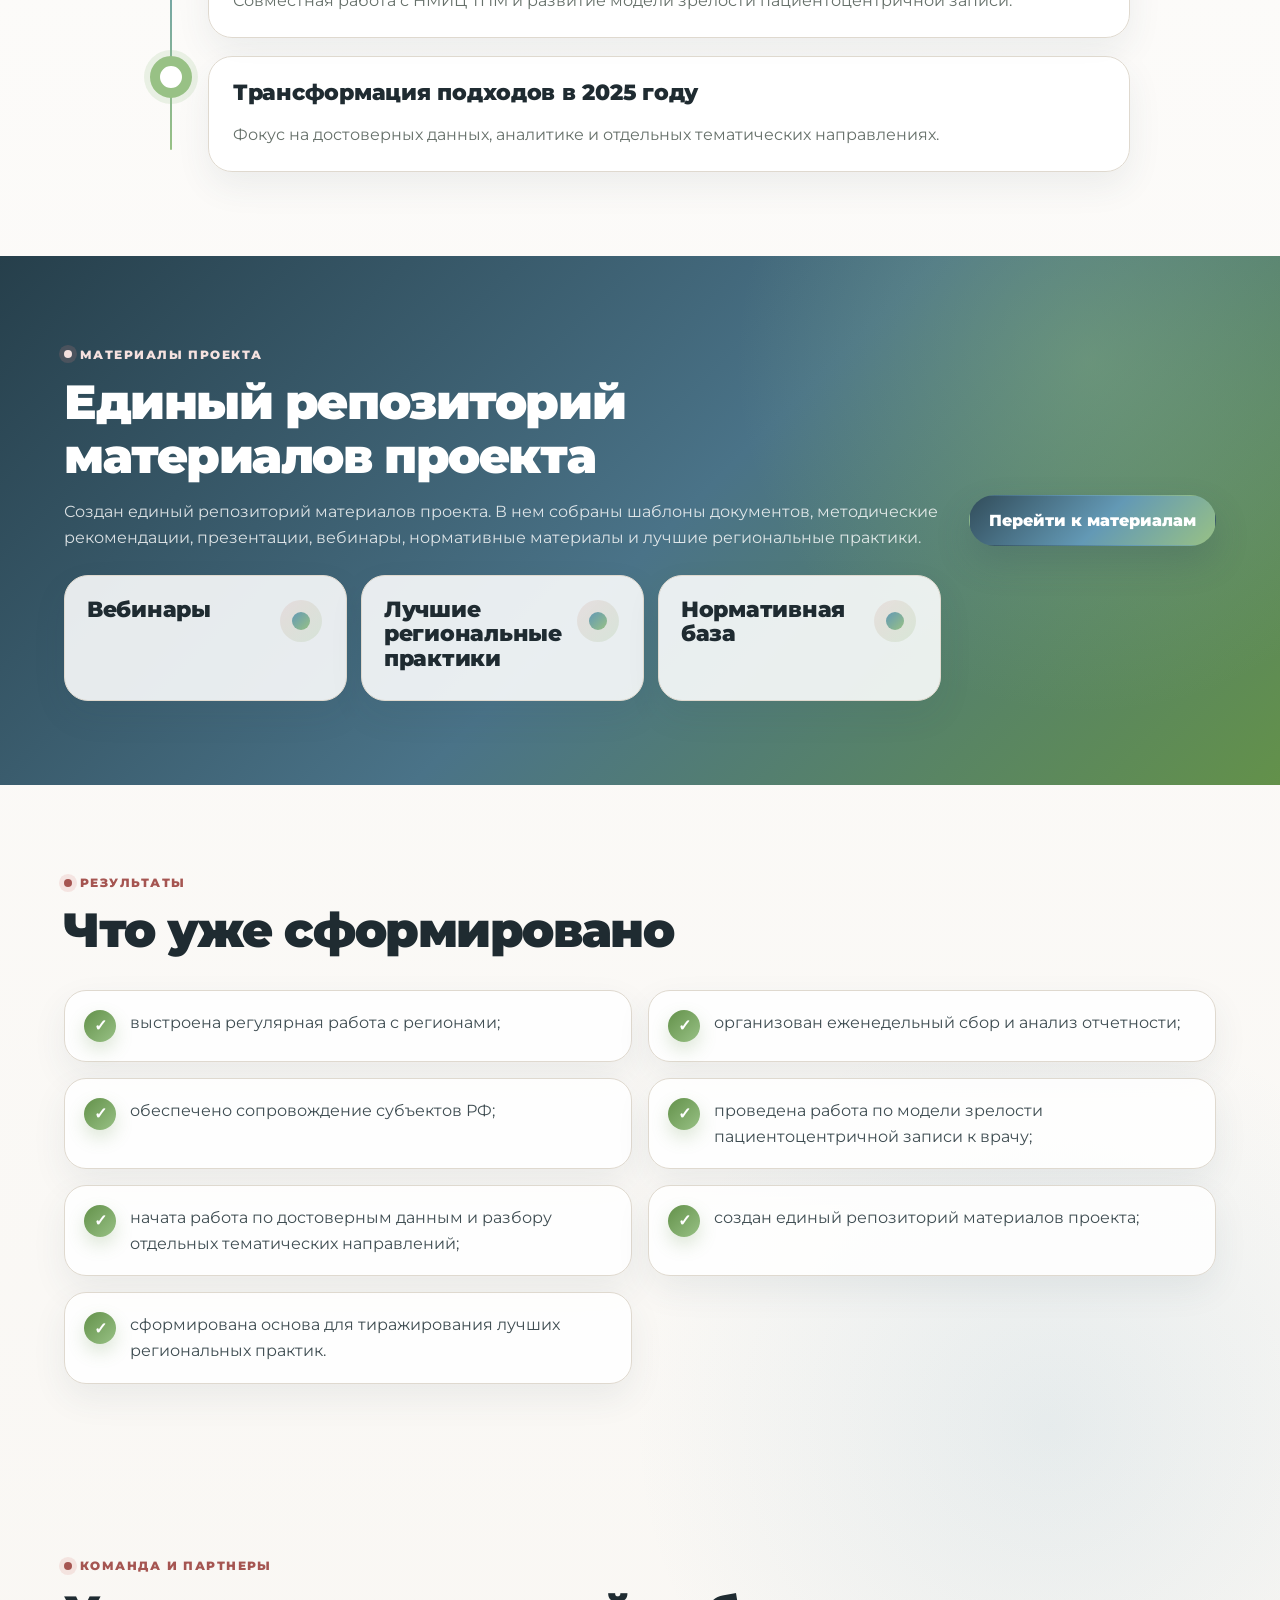
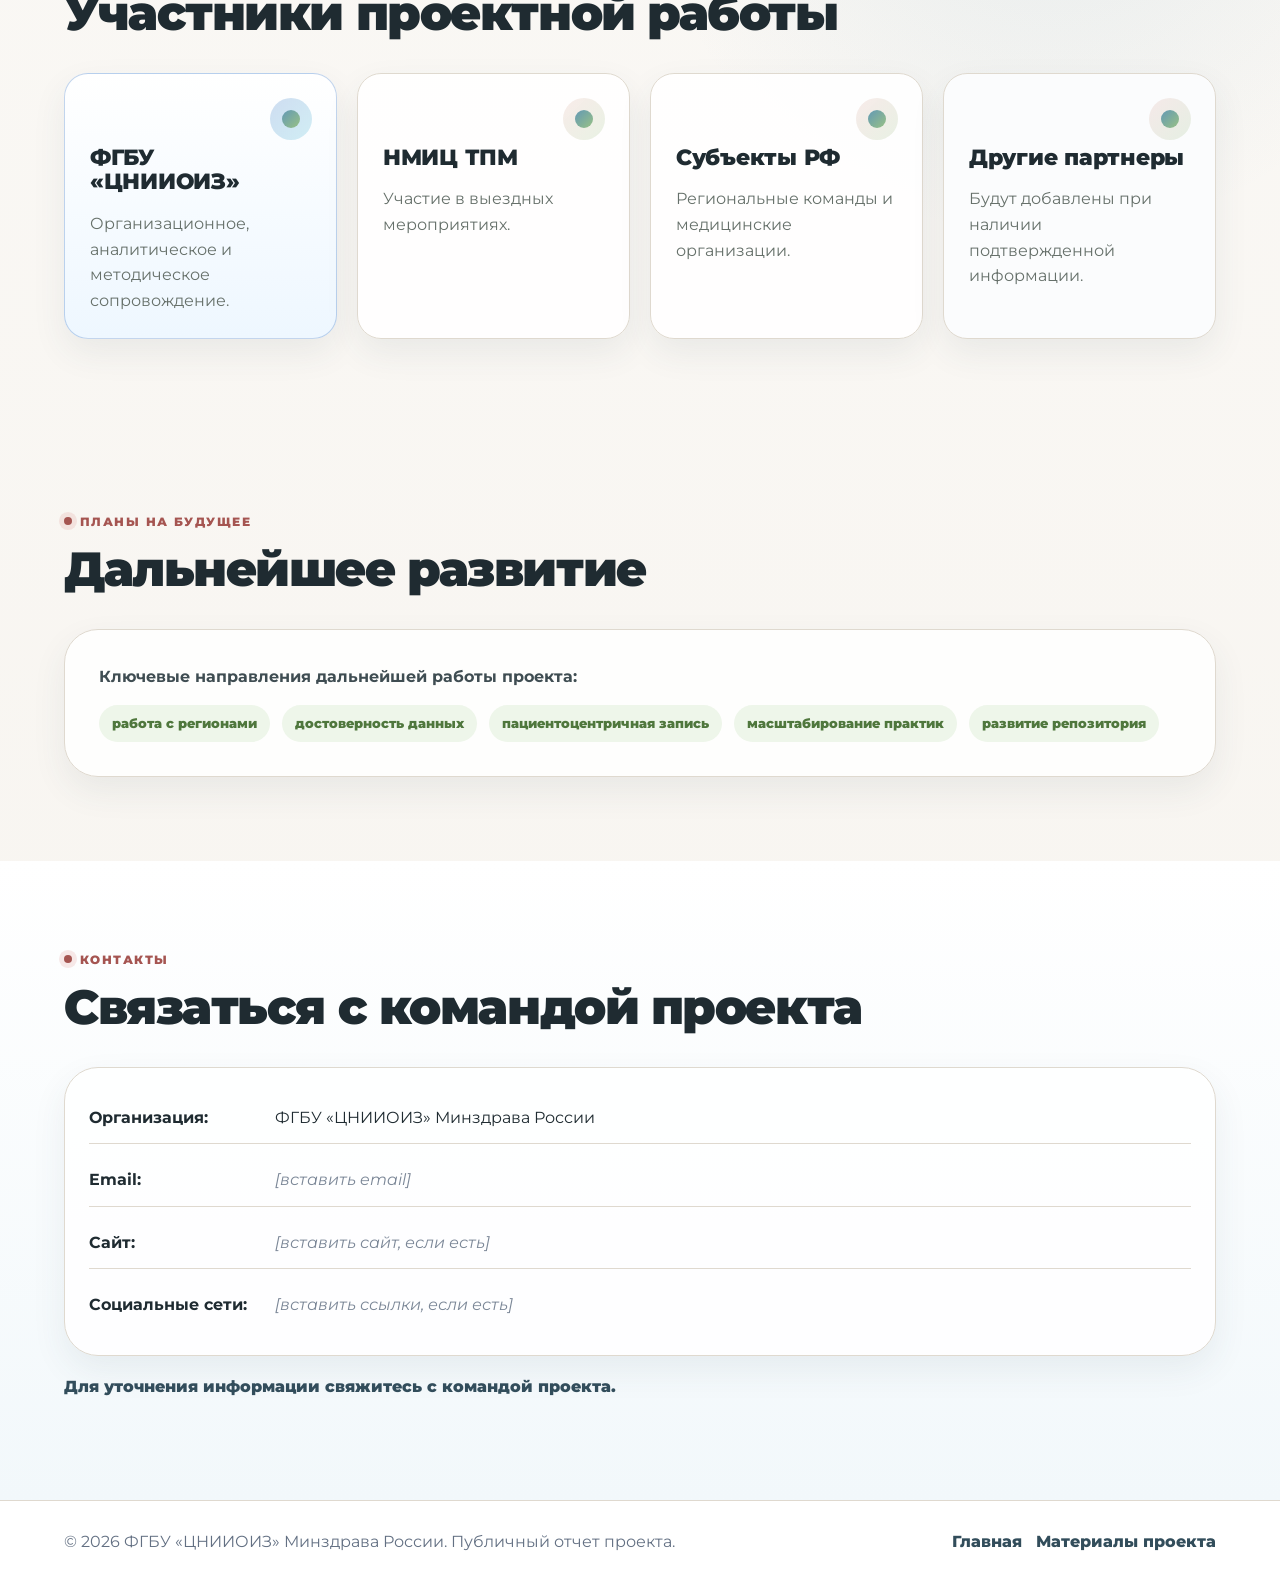
==== commit 3f8669b7: "Align site styling with CNIIOIZ brandbook" ====
--- a/index-preview.html
+++ b/index-preview.html
@@ -6,23 +6,30 @@
   <title>Повышение доступности ПМСП — публичный отчет</title>
   <meta name="description" content="Публичный отчет о реализации проекта по повышению доступности первичной медико-санитарной помощи в субъектах Российской Федерации." />
   <style>
+@import url("https://fonts.googleapis.com/css2?family=Montserrat:wght@500;600;700;800;900&display=swap");
+
 :root {
-  --bg: #f3f8fb;
-  --bg-soft: #eaf4f8;
+  --bg: #f7f4ef;
+  --bg-soft: #eef6ea;
   --surface: #ffffff;
-  --surface-strong: #f8fbfd;
-  --text: #102033;
-  --muted: #607085;
-  --muted-strong: #3d4f66;
-  --blue: #1157b8;
-  --blue-dark: #083d86;
-  --cyan: #10a8c6;
-  --teal: #00a88f;
-  --green: #53b36a;
-  --line: #d9e7ef;
-  --line-strong: #c3d7e4;
-  --shadow: 0 24px 70px rgba(10, 59, 110, .12);
-  --shadow-soft: 0 14px 34px rgba(12, 58, 95, .08);
+  --surface-strong: #fbfaf7;
+  --text: #1f2b31;
+  --muted: #66706a;
+  --muted-strong: #3f4d52;
+  --blue: #6399b5;
+  --blue-dark: #324d5b;
+  --cyan: #8fb8ca;
+  --teal: #58754a;
+  --green: #98c185;
+  --green-dark: #63914a;
+  --red: #a55551;
+  --red-soft: #d6867f;
+  --beige: #a6998a;
+  --warm: #f5e1df;
+  --line: #dfd9cf;
+  --line-strong: #c8d8c2;
+  --shadow: 0 24px 70px rgba(50, 77, 91, .13);
+  --shadow-soft: 0 14px 34px rgba(50, 77, 91, .08);
   --radius-xl: 34px;
   --radius-lg: 24px;
   --radius-md: 18px;
@@ -33,12 +40,13 @@
 html { scroll-behavior: smooth; }
 body {
   margin: 0;
-  font-family: "Inter", "Segoe UI", Roboto, Arial, sans-serif;
+  font-family: "Montserrat", "Segoe UI", Roboto, Arial, sans-serif;
   color: var(--text);
   background:
-    radial-gradient(circle at 7% 2%, rgba(16,168,198,.18), transparent 30rem),
-    radial-gradient(circle at 94% 12%, rgba(83,179,106,.16), transparent 28rem),
-    linear-gradient(180deg, #f7fbfd 0%, #fff 38%, var(--bg) 100%);
+    radial-gradient(circle at 8% 4%, rgba(214,134,127,.16), transparent 28rem),
+    radial-gradient(circle at 88% 12%, rgba(152,193,133,.20), transparent 30rem),
+    radial-gradient(circle at 82% 78%, rgba(99,153,181,.13), transparent 26rem),
+    linear-gradient(180deg, #fbfaf7 0%, #fff 36%, var(--bg) 100%);
   line-height: 1.6;
   min-width: 320px;
 }
@@ -47,13 +55,17 @@
   position: fixed;
   inset: 0;
   pointer-events: none;
-  background-image: linear-gradient(rgba(17,87,184,.045) 1px, transparent 1px), linear-gradient(90deg, rgba(17,87,184,.045) 1px, transparent 1px);
-  background-size: 44px 44px;
-  mask-image: linear-gradient(180deg, #000 0%, transparent 70%);
+  background:
+    radial-gradient(circle at 28px 28px, transparent 0 18px, rgba(31,43,49,.09) 18.5px 19.5px, transparent 20px),
+    linear-gradient(90deg, transparent 0 72px, rgba(31,43,49,.08) 72px 74px, transparent 74px 80px, rgba(31,43,49,.08) 80px 82px, transparent 82px),
+    linear-gradient(0deg, transparent 0 78px, rgba(31,43,49,.055) 78px 80px, transparent 80px 86px, rgba(31,43,49,.055) 86px 88px, transparent 88px);
+  background-size: 176px 176px, 176px 176px, 176px 176px;
+  opacity: .34;
+  mask-image: linear-gradient(180deg, #000 0%, rgba(0,0,0,.75) 42%, transparent 82%);
 }
 
 a { color: inherit; }
-a:focus-visible, button:focus-visible { outline: 3px solid rgba(16,168,198,.45); outline-offset: 4px; }
+a:focus-visible, button:focus-visible { outline: 3px solid rgba(152,193,133,.55); outline-offset: 4px; }
 
 .site-header {
   position: sticky;
@@ -64,9 +76,9 @@
   justify-content: space-between;
   gap: 24px;
   padding: 14px clamp(18px, 4vw, 56px);
-  background: rgba(255,255,255,.9);
+  background: rgba(255,255,255,.92);
   backdrop-filter: blur(20px);
-  border-bottom: 1px solid rgba(217,231,239,.86);
+  border-bottom: 1px solid rgba(200,216,194,.82);
 }
 .brand {
   position: relative;
@@ -85,16 +97,16 @@
   place-items: center;
   width: 42px;
   height: 42px;
-  border-radius: 14px;
+  border-radius: 50%;
   color: #fff;
-  background: linear-gradient(135deg, var(--blue), var(--cyan) 58%, var(--teal));
-  box-shadow: 0 12px 24px rgba(17,87,184,.22);
+  background: linear-gradient(135deg, var(--blue-dark), var(--blue) 58%, var(--green));
+  box-shadow: 0 12px 24px rgba(50,77,91,.20);
   font-size: 15px;
   font-weight: 900;
 }
 .top-nav { display: flex; align-items: center; justify-content: flex-end; gap: 6px; flex-wrap: wrap; }
 .top-nav a {
-  color: #30445d;
+  color: #37474f;
   text-decoration: none;
   font-size: 13px;
   font-weight: 750;
@@ -102,7 +114,7 @@
   border-radius: 999px;
   transition: .18s ease;
 }
-.top-nav a:hover { color: var(--blue-dark); background: #eef7fb; }
+.top-nav a:hover { color: var(--blue-dark); background: #eef6ea; }
 
 main { overflow: hidden; }
 .hero {
@@ -135,7 +147,7 @@
   display: inline-flex;
   align-items: center;
   gap: 8px;
-  color: var(--teal);
+  color: var(--red);
   font-weight: 850;
   font-size: 12px;
   text-transform: uppercase;
@@ -148,12 +160,12 @@
   height: 8px;
   border-radius: 50%;
   background: currentColor;
-  box-shadow: 0 0 0 5px rgba(0,168,143,.12);
+  box-shadow: 0 0 0 5px rgba(214,134,127,.18);
 }
 h1, h2, h3 { line-height: 1.12; margin: 0 0 16px; }
-h1 { font-size: clamp(38px, 6.2vw, 76px); letter-spacing: -.055em; max-width: 980px; }
-h2 { font-size: clamp(28px, 4.1vw, 48px); letter-spacing: -.04em; }
-h3 { font-size: clamp(18px, 2vw, 22px); letter-spacing: -.018em; }
+h1 { font-size: clamp(38px, 6.2vw, 76px); letter-spacing: -.045em; max-width: 980px; font-weight: 900; }
+h2 { font-size: clamp(28px, 4.1vw, 48px); letter-spacing: -.03em; font-weight: 900; }
+h3 { font-size: clamp(18px, 2vw, 22px); letter-spacing: -.012em; font-weight: 850; }
 p { margin-top: 0; }
 .lead { font-size: clamp(19px, 2.2vw, 27px); color: var(--muted-strong); margin-bottom: 18px; line-height: 1.35; }
 .hero p, .section-heading p { font-size: 18px; color: #40536c; }
@@ -171,8 +183,9 @@
   transition: transform .18s ease, box-shadow .18s ease, background .18s ease;
 }
 .button:hover, .card-actions a:hover { transform: translateY(-1px); }
-.button.primary, .card-actions a:first-child { background: linear-gradient(135deg, var(--blue-dark), var(--blue) 52%, var(--cyan)); color: #fff; box-shadow: 0 16px 34px rgba(17,87,184,.24); }
-.button.secondary, .card-actions a:last-child { background: rgba(255,255,255,.82); color: var(--blue-dark); border-color: var(--line-strong); box-shadow: var(--shadow-soft); }
+.button.primary, .card-actions a:first-child { background: linear-gradient(135deg, var(--blue-dark), var(--blue) 54%, var(--green)); color: #fff; box-shadow: 0 16px 34px rgba(50,77,91,.24); }
+.button.secondary, .card-actions a:last-child { background: rgba(255,255,255,.88); color: var(--blue-dark); border-color: var(--line-strong); box-shadow: var(--shadow-soft); }
+.button:nth-child(3) { background: #f5e1df; color: #6f3b38; border-color: rgba(165,85,81,.22); }
 
 .dashboard-card {
   position: relative;
@@ -182,8 +195,8 @@
   padding: clamp(24px, 4vw, 34px);
   border-radius: var(--radius-xl);
   background:
-    linear-gradient(180deg, rgba(255,255,255,.92), rgba(246,251,253,.86)),
-    radial-gradient(circle at 80% 0%, rgba(16,168,198,.30), transparent 18rem);
+    linear-gradient(180deg, rgba(255,255,255,.94), rgba(251,250,247,.88)),
+    radial-gradient(circle at 80% 0%, rgba(152,193,133,.30), transparent 18rem);
   border: 1px solid rgba(255,255,255,.86);
   box-shadow: var(--shadow);
 }
@@ -193,7 +206,7 @@
   width: 220px;
   height: 220px;
   border-radius: 50%;
-  background: conic-gradient(from 180deg, rgba(17,87,184,.18), rgba(16,168,198,.34), rgba(83,179,106,.24), rgba(17,87,184,.18));
+  background: conic-gradient(from 180deg, rgba(165,85,81,.18), rgba(99,153,181,.30), rgba(152,193,133,.28), rgba(165,85,81,.18));
   filter: blur(.2px);
 }
 .hero-decoration::before {
@@ -213,7 +226,7 @@
   border: 1px solid var(--line);
   box-shadow: 0 10px 24px rgba(12,58,95,.06);
 }
-.dashboard-metric strong { display: block; color: var(--blue-dark); font-size: clamp(24px, 3.1vw, 36px); line-height: 1; letter-spacing: -.035em; }
+.dashboard-metric strong { display: block; color: var(--blue-dark); font-size: clamp(24px, 3.1vw, 36px); line-height: 1; letter-spacing: -.03em; }
 .dashboard-metric span { display: block; color: var(--muted); margin-top: 8px; }
 
 .section { padding: clamp(54px, 7vw, 84px) clamp(18px, 5vw, 72px); }
@@ -243,11 +256,11 @@
   left: 0;
   width: 5px;
   height: 100%;
-  background: linear-gradient(180deg, var(--blue), var(--cyan), var(--teal));
+  background: linear-gradient(180deg, var(--red-soft), var(--blue), var(--green));
 }
 .about-card p { color: var(--muted-strong); margin-bottom: 0; }
 
-.accent-panel, .tinted { background: linear-gradient(135deg, rgba(231,244,251,.92), rgba(246,252,249,.96)); border-block: 1px solid var(--line); }
+.accent-panel, .tinted { background: linear-gradient(135deg, rgba(245,225,223,.52), rgba(238,246,234,.86) 48%, rgba(216,230,237,.54)); border-block: 1px solid var(--line); }
 .incident-panel { position: relative; }
 .incident-panel::before {
   content: "";
@@ -256,7 +269,7 @@
   width: 180px;
   height: 180px;
   border-radius: 42px;
-  background: linear-gradient(135deg, rgba(17,87,184,.10), rgba(0,168,143,.10));
+  background: linear-gradient(135deg, rgba(165,85,81,.10), rgba(152,193,133,.16));
   transform: rotate(8deg);
 }
 .incident-start { display: inline-flex; flex-wrap: wrap; gap: 8px; padding: 10px 14px; border-radius: 999px; background: #fff; border: 1px solid var(--line); box-shadow: var(--shadow-soft); }
@@ -282,16 +295,16 @@
   height: 32px;
   border-radius: 50%;
   color: #fff;
-  background: linear-gradient(135deg, var(--teal), var(--green));
+  background: linear-gradient(135deg, var(--green-dark), var(--green));
   font-weight: 950;
-  box-shadow: 0 8px 18px rgba(0,168,143,.22);
+  box-shadow: 0 8px 18px rgba(99,145,74,.22);
   flex: 0 0 auto;
 }
 
 .activity-card { min-height: 220px; overflow: hidden; }
 .activity-number {
   display: inline-flex;
-  color: rgba(17,87,184,.20);
+  color: rgba(165,85,81,.24);
   font-size: 46px;
   line-height: 1;
   font-weight: 950;
@@ -304,19 +317,19 @@
   right: 24px;
   width: 42px;
   height: 42px;
-  border-radius: 15px;
-  background: linear-gradient(135deg, rgba(17,87,184,.12), rgba(16,168,198,.18));
+  border-radius: 50%;
+  background: linear-gradient(135deg, rgba(214,134,127,.16), rgba(152,193,133,.22));
 }
 .activity-marker::after, .partner-icon::after, .category-marker::after {
   content: "";
   position: absolute;
   inset: 12px;
   border-radius: 50%;
-  background: linear-gradient(135deg, var(--blue), var(--cyan));
+  background: linear-gradient(135deg, var(--blue), var(--green));
 }
 .featured-card {
   color: #fff;
-  background: linear-gradient(135deg, var(--blue-dark), var(--blue) 50%, var(--cyan));
+  background: linear-gradient(135deg, var(--blue-dark), var(--blue) 56%, var(--green-dark));
   border-color: transparent;
 }
 .featured-card p, .featured-card .activity-number { color: rgba(255,255,255,.82); }
@@ -330,8 +343,8 @@
 }
 .metric strong { display: block; color: var(--blue-dark); font-size: clamp(30px, 4vw, 48px); line-height: .98; letter-spacing: -.05em; }
 .metric span { display: block; color: var(--muted); margin-top: 12px; font-weight: 650; }
-.metric-date strong { color: var(--blue); }
-.metric-percent strong { color: var(--teal); }
+.metric-date strong { color: var(--red); }
+.metric-percent strong { color: var(--green-dark); }
 
 .timeline { position: relative; display: grid; gap: 18px; max-width: 980px; }
 .timeline-line {
@@ -340,7 +353,7 @@
   top: 22px;
   bottom: 22px;
   width: 2px;
-  background: linear-gradient(180deg, var(--blue), var(--cyan), var(--teal));
+  background: linear-gradient(180deg, var(--red-soft), var(--blue), var(--green));
   border-radius: 999px;
 }
 .timeline-item {
@@ -357,8 +370,8 @@
   height: 42px;
   border-radius: 50%;
   background: #fff;
-  border: 10px solid var(--cyan);
-  box-shadow: 0 0 0 6px rgba(16,168,198,.12);
+  border: 10px solid var(--green);
+  box-shadow: 0 0 0 6px rgba(152,193,133,.18);
 }
 .timeline-card {
   border-radius: var(--radius-lg);
@@ -373,10 +386,10 @@
   gap: 28px;
   color: #fff;
   background:
-    radial-gradient(circle at 85% 20%, rgba(16,168,198,.40), transparent 22rem),
-    linear-gradient(135deg, #062e66, #0f4fa3 52%, #087f8f);
-}
-.materials-cta .eyebrow { color: #97f0e2; }
+    radial-gradient(circle at 85% 20%, rgba(152,193,133,.34), transparent 22rem),
+    linear-gradient(135deg, #263f4b, #4a7388 52%, #63914a);
+}
+.materials-cta .eyebrow { color: #f5e1df; }
 .materials-cta p { color: rgba(255,255,255,.82); max-width: 900px; }
 .materials-categories { display: grid; grid-template-columns: repeat(3, minmax(0, 1fr)); gap: 14px; margin-top: 24px; }
 .material-category-card {
@@ -412,8 +425,8 @@
   min-height: 34px;
   padding: 8px 13px;
   border-radius: 999px;
-  background: #e6f8fb;
-  color: #08778a;
+  background: #eef6ea;
+  color: #4f773d;
   font-weight: 850;
   font-size: 13px;
 }
@@ -494,30 +507,29 @@
 .brand .brand-title { display: block; }
 .brand .brand-subtitle { display: block; color: var(--muted); font-size: 12px; font-weight: 750; letter-spacing: 0; }
 .hero-logos { display: flex; flex-wrap: wrap; gap: 14px; margin-bottom: 18px; }
-.hero-logo { display: inline-flex; align-items: center; justify-content: center; min-height: 76px; width: min(220px, 100%); padding: 12px 16px; border-radius: 20px; background: rgba(255,255,255,.92); border: 1px solid var(--line); box-shadow: var(--shadow-soft); }
+.hero-logo { display: inline-flex; align-items: center; justify-content: center; min-height: 76px; width: min(220px, 100%); padding: 12px 16px; border-radius: 20px; background: rgba(255,255,255,.94); border: 1px solid rgba(200,216,194,.85); box-shadow: var(--shadow-soft); }
 .hero-logo img { display: block; max-width: 100%; max-height: 54px; object-fit: contain; }
 .hero-logo.mednet-logo img { max-width: 58px; max-height: 58px; }
-.project-report-note { display: inline-flex; max-width: 100%; margin: 0 0 14px; padding: 9px 13px; border-radius: 999px; background: rgba(255,255,255,.86); border: 1px solid var(--line); color: var(--blue-dark); font-weight: 850; font-size: 13px; line-height: 1.35; }
+.project-report-note { display: inline-flex; max-width: 100%; margin: 0 0 14px; padding: 9px 13px; border-radius: 999px; background: rgba(245,225,223,.70); border: 1px solid rgba(165,85,81,.18); color: #6f3b38; font-weight: 850; font-size: 13px; line-height: 1.35; }
 .project-map-card { position: relative; overflow: hidden; padding: clamp(22px, 3vw, 32px); }
 .project-map-card .hero-decoration { inset: auto -70px -80px auto; opacity: .78; }
 .map-stat { position: relative; z-index: 1; display: grid; gap: 4px; margin-bottom: 12px; }
 .map-stat strong { display: block; color: var(--blue-dark); font-size: clamp(64px, 8vw, 104px); line-height: .86; letter-spacing: -.07em; }
 .map-stat span { display: block; color: var(--muted-strong); font-size: clamp(18px, 2.1vw, 25px); line-height: 1.15; font-weight: 900; }
 .russia-map { position: relative; z-index: 1; width: 100%; height: auto; display: block; margin-top: 10px; filter: drop-shadow(0 18px 28px rgba(10,59,110,.14)); }
-.rf-outline { fill: url(#greenWave); stroke: rgba(9, 91, 72, .42); stroke-width: 2.2; }
+.rf-outline { fill: url(#greenWave); stroke: rgba(50, 77, 91, .42); stroke-width: 2.2; }
 .rf-border { fill: none; stroke: rgba(255,255,255,.82); stroke-width: 1.25; stroke-linecap: round; opacity: .9; }
-.rf-subject { fill: rgba(255,255,255,.01); stroke: rgba(9, 91, 72, .16); stroke-width: 1; cursor: pointer; }
-.rf-subject:hover, .rf-subject:focus { fill: rgba(255,255,255,.22); stroke: rgba(9, 91, 72, .72); outline: none; }
-.rf-wave { fill: none; stroke: #0b8f71; stroke-width: 2; opacity: 0; pointer-events: none; }
+.rf-subject { fill: rgba(255,255,255,.01); stroke: rgba(50, 77, 91, .16); stroke-width: 1; cursor: pointer; }
+.rf-subject:hover, .rf-subject:focus { fill: rgba(255,255,255,.24); stroke: rgba(99,145,74,.78); outline: none; }
+.rf-wave { fill: none; stroke: #63914a; stroke-width: 2; opacity: 0; pointer-events: none; }
 .rf-point:hover .rf-wave, .rf-point:focus-within .rf-wave { animation: rfPulse 1.15s ease-out infinite; }
-.map-tooltip { position: relative; z-index: 2; margin-top: 12px; padding: 12px 14px; border-radius: 18px; background: #10382f; color: #fff; box-shadow: 0 14px 30px rgba(16,56,47,.18); font-size: 13px; line-height: 1.35; }
+.map-tooltip { position: relative; z-index: 2; margin-top: 12px; padding: 12px 14px; border-radius: 18px; background: #324d5b; color: #fff; box-shadow: 0 14px 30px rgba(50,77,91,.20); font-size: 13px; line-height: 1.35; }
 .map-tooltip b { display: block; font-size: 15px; margin-bottom: 2px; }
 @keyframes rfPulse { 0% { r: 7; opacity: .65; } 100% { r: 25; opacity: 0; } }
 @media (max-width: 1120px) { .project-map-card { max-width: 760px; } }
 @media (max-width: 760px) { .hero-logos { display: grid; grid-template-columns: 1fr 1fr; } .hero-logo { width: 100%; min-height: 68px; } .project-report-note { border-radius: 18px; } .map-stat strong { font-size: 68px; } .map-stat span { font-size: 18px; } .russia-map { margin-top: 4px; } }
 @media (max-width: 420px) { .hero-logos { grid-template-columns: 1fr; } .brand .brand-subtitle { font-size: 11px; } .project-map-card { padding: 18px; } .map-tooltip { font-size: 12px; } }
-
-  </style>
+</style>
 </head>
 <body>
   <header class="site-header">
@@ -559,10 +571,10 @@
           <svg class="russia-map" viewBox="0 0 760 390" role="img" aria-label="Интерактивная карта субъектов Российской Федерации с волнами включения">
             <defs>
               <linearGradient id="greenWave" x1="0" y1="0" x2="1" y2="1">
-                <stop offset="0" stop-color="#e8f7e7" />
-                <stop offset=".42" stop-color="#b7dfb2" />
-                <stop offset=".72" stop-color="#73ba73" />
-                <stop offset="1" stop-color="#2f8d57" />
+                <stop offset="0" stop-color="#e3eee0" />
+                <stop offset=".42" stop-color="#b2d1a4" />
+                <stop offset=".72" stop-color="#98c185" />
+                <stop offset="1" stop-color="#63914a" />
               </linearGradient>
               <clipPath id="rfClip">
                 <path d="M33 205 C63 146,116 123,178 138 C211 86,280 82,329 120 C372 83,447 94,487 137 C545 119,636 139,724 186 C704 222,649 222,608 249 C570 276,526 247,479 279 C426 314,363 285,309 301 C248 320,191 281,140 294 C88 307,48 269,33 205 Z M87 271 C128 268,153 300,191 305 C229 309,259 337,294 331 C266 355,204 361,153 344 C113 331,91 309,87 271 Z M633 264 C680 263,709 283,736 306 C703 317,659 310,628 288 Z" />
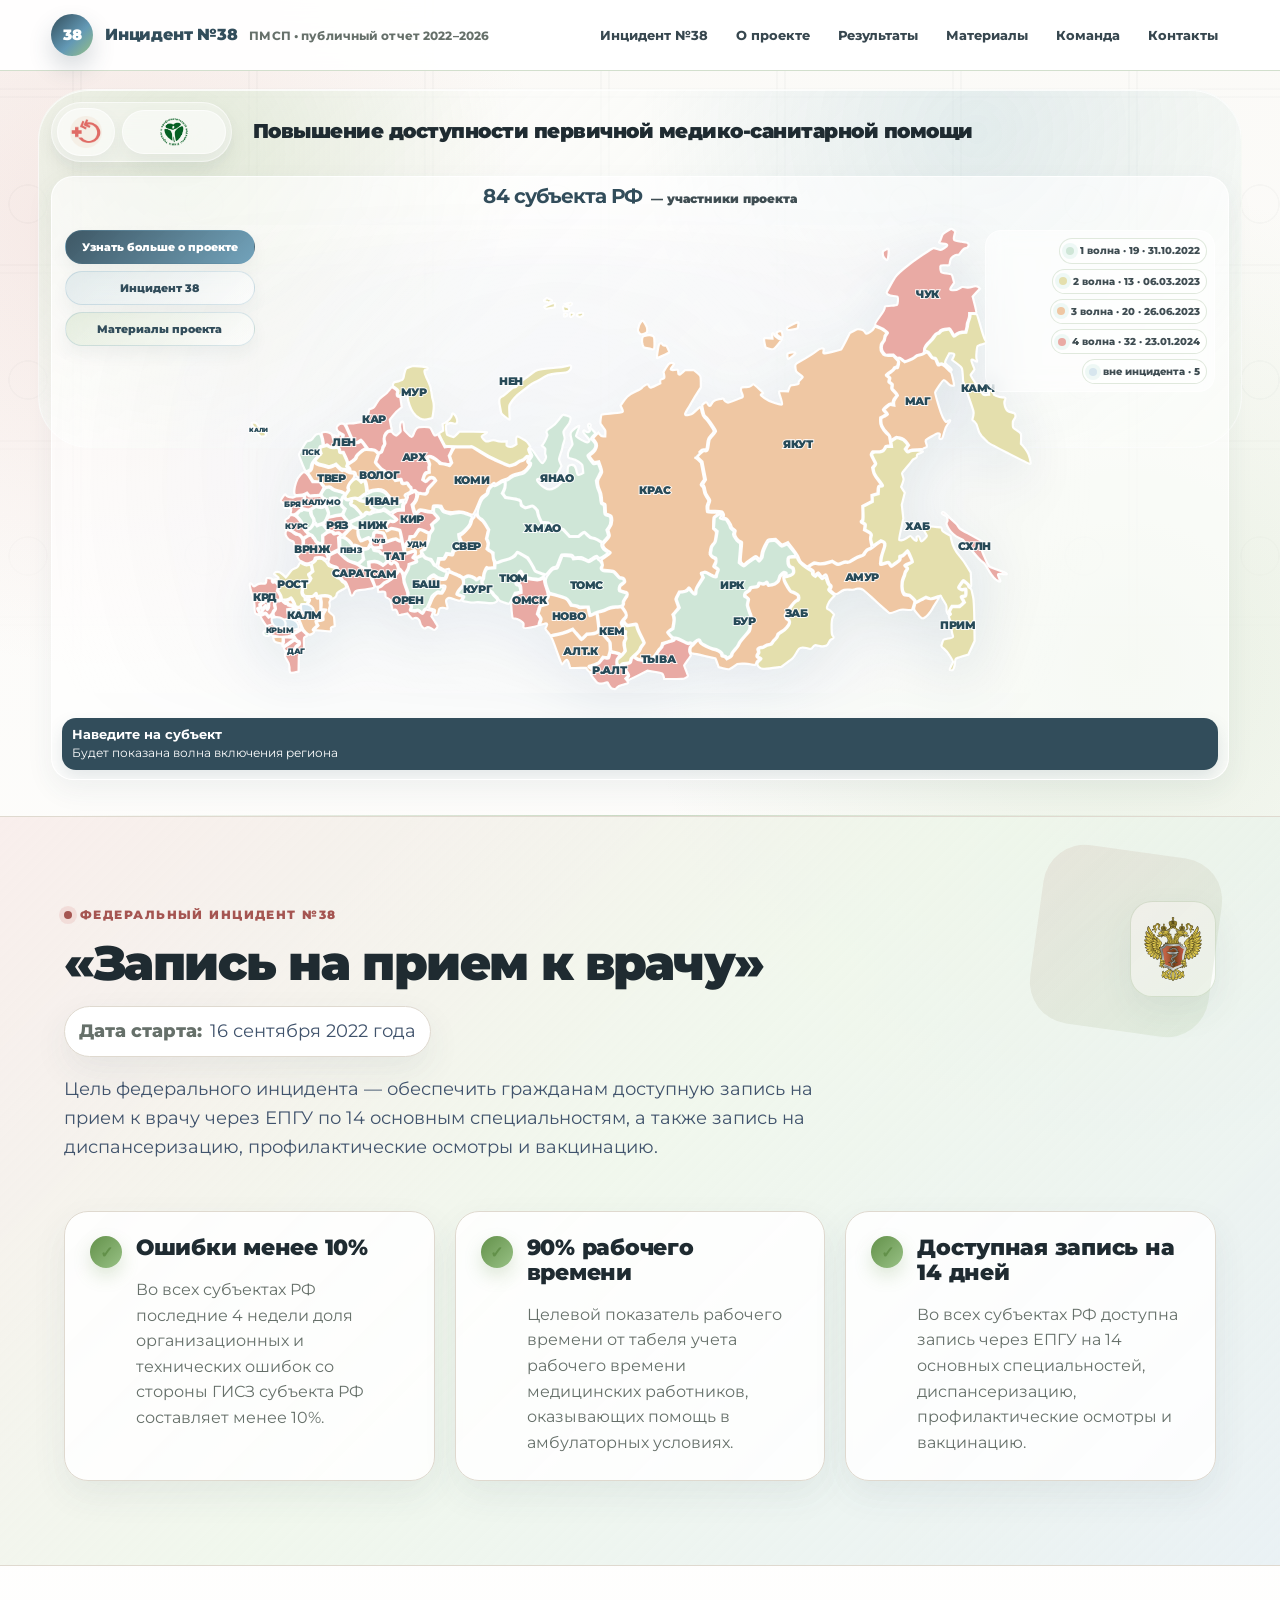
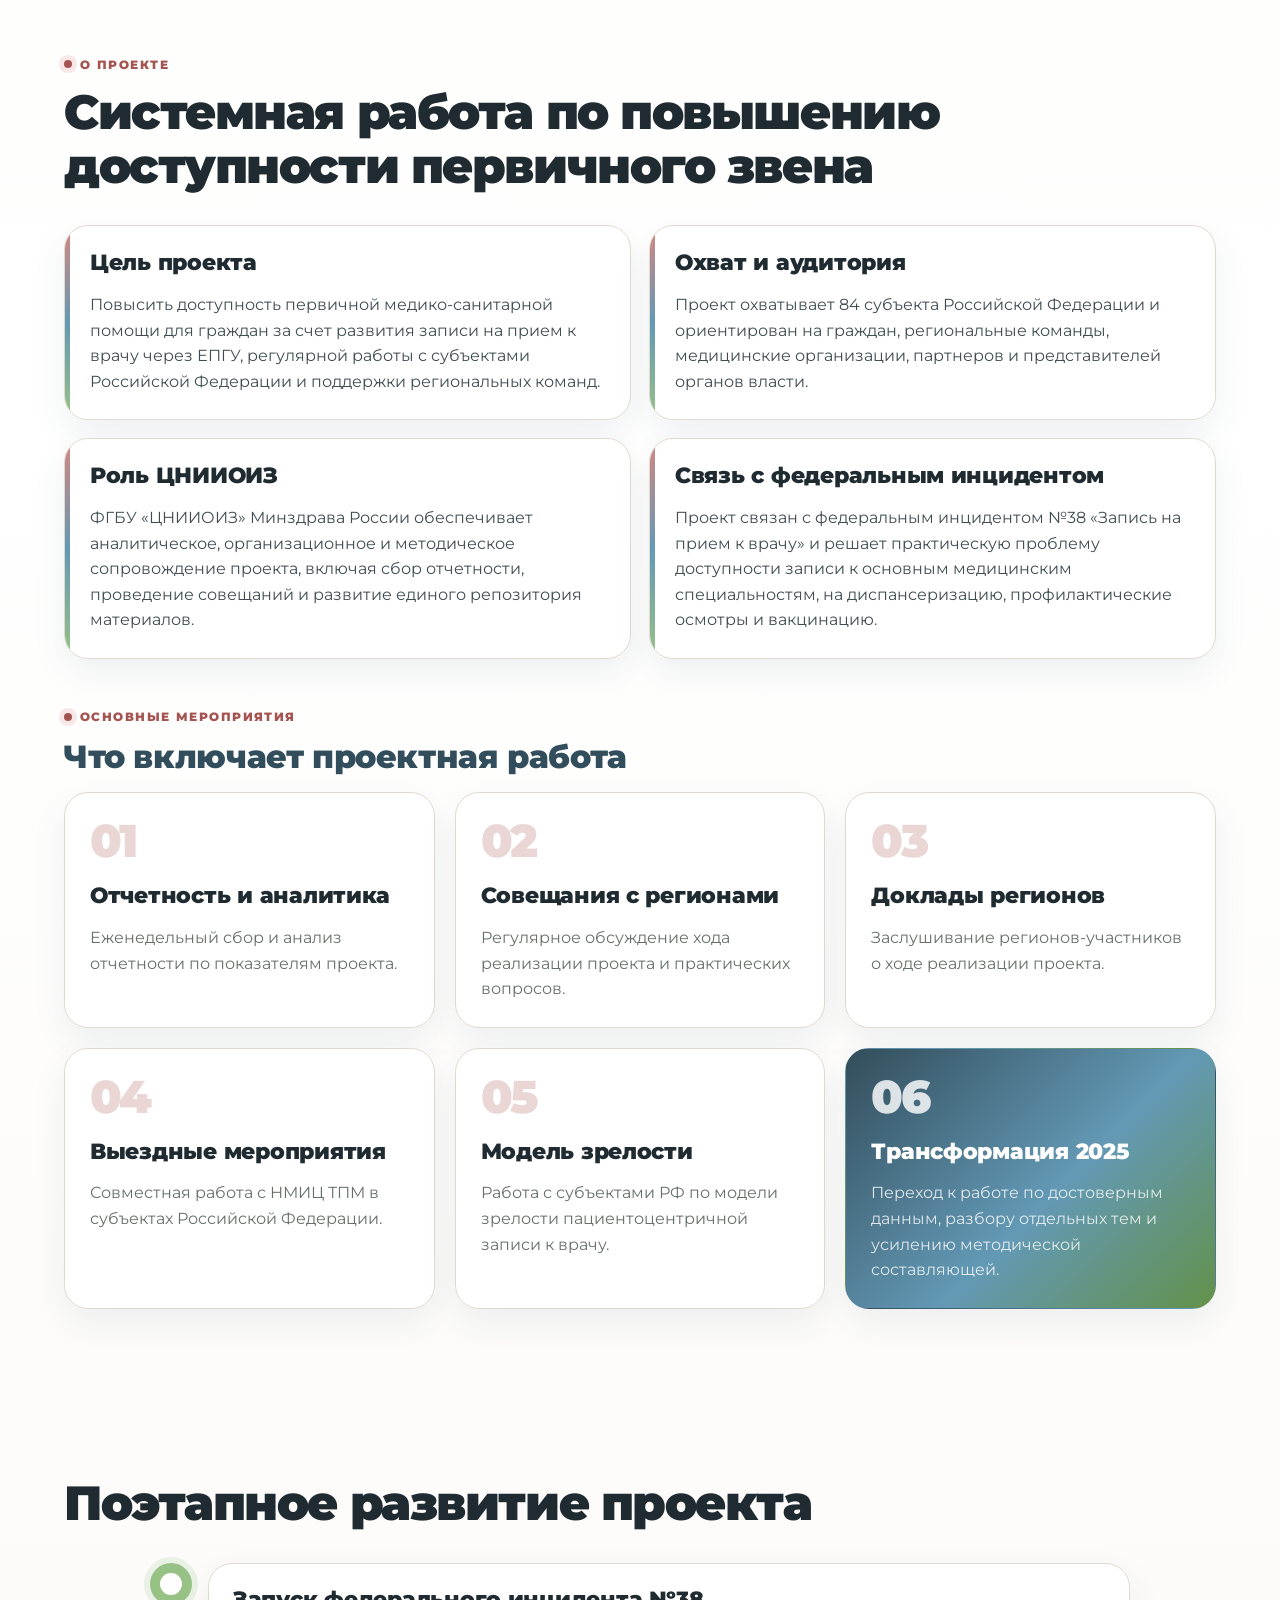
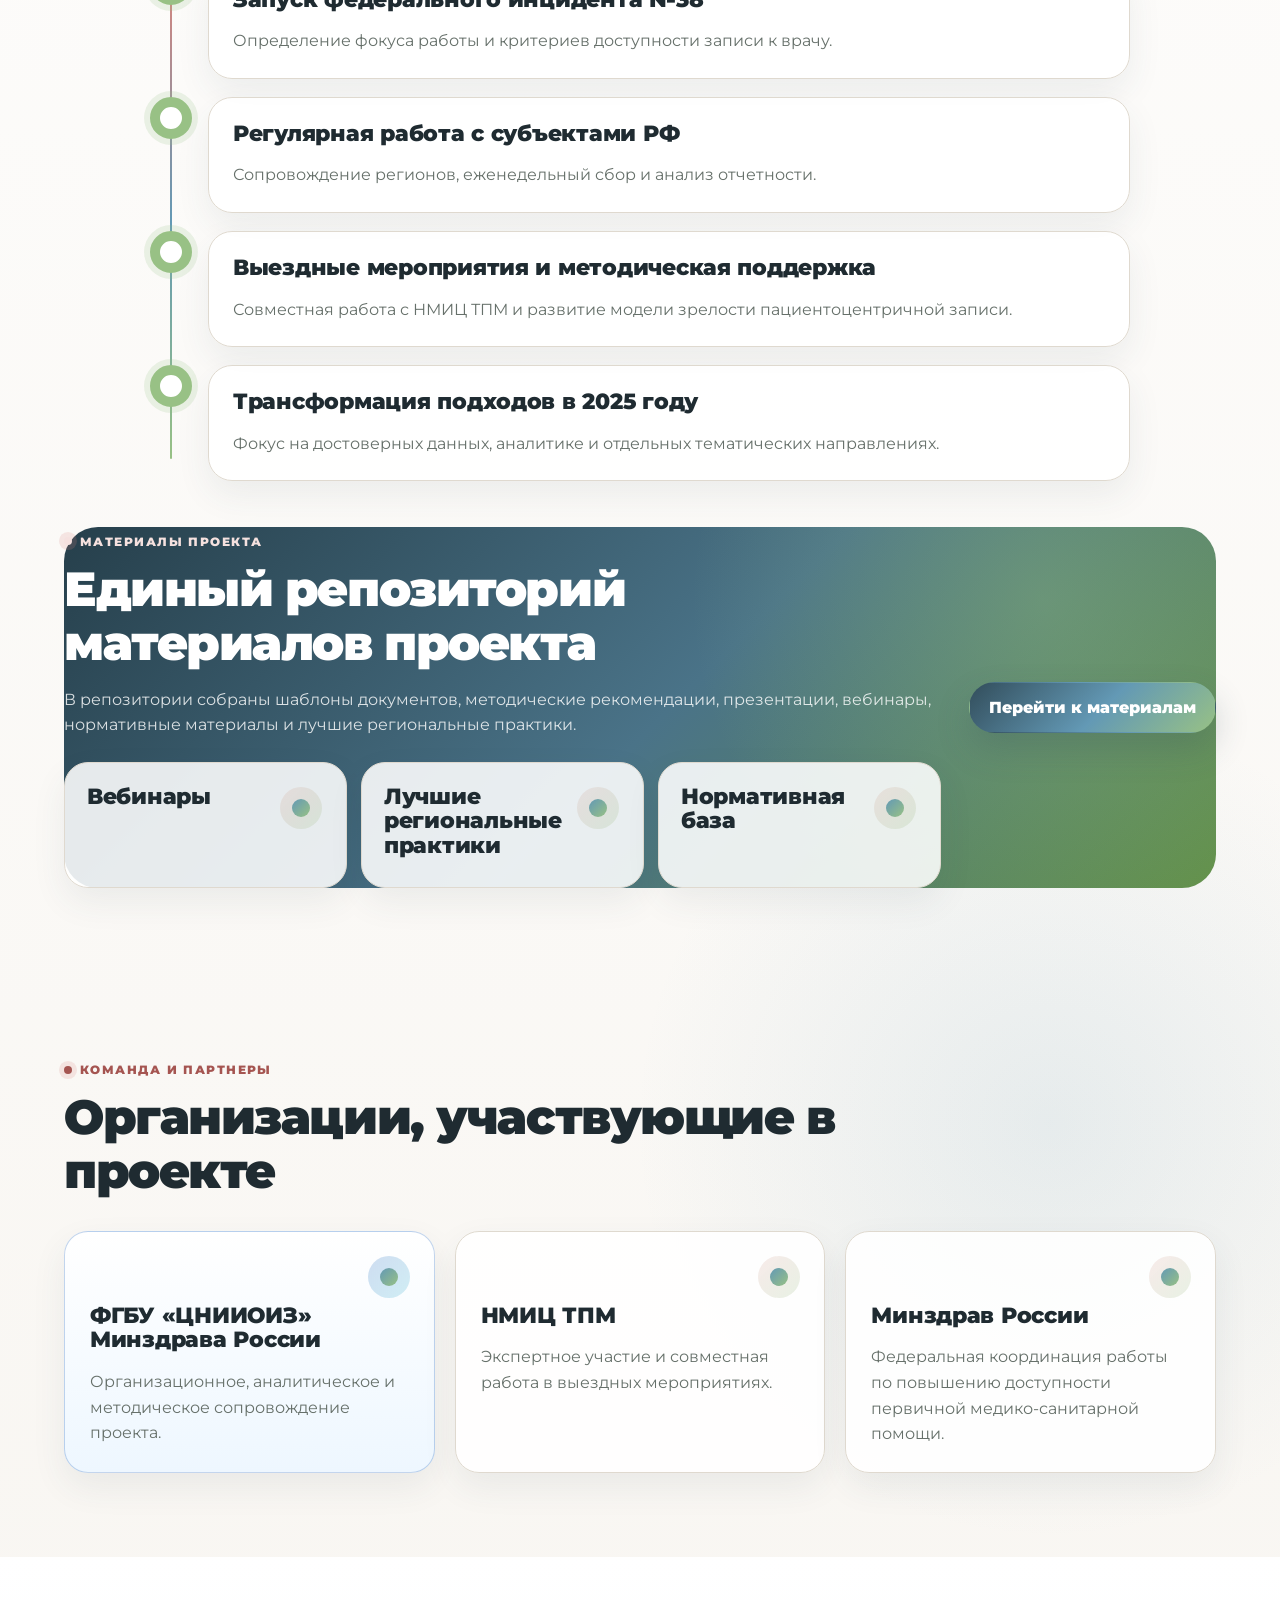
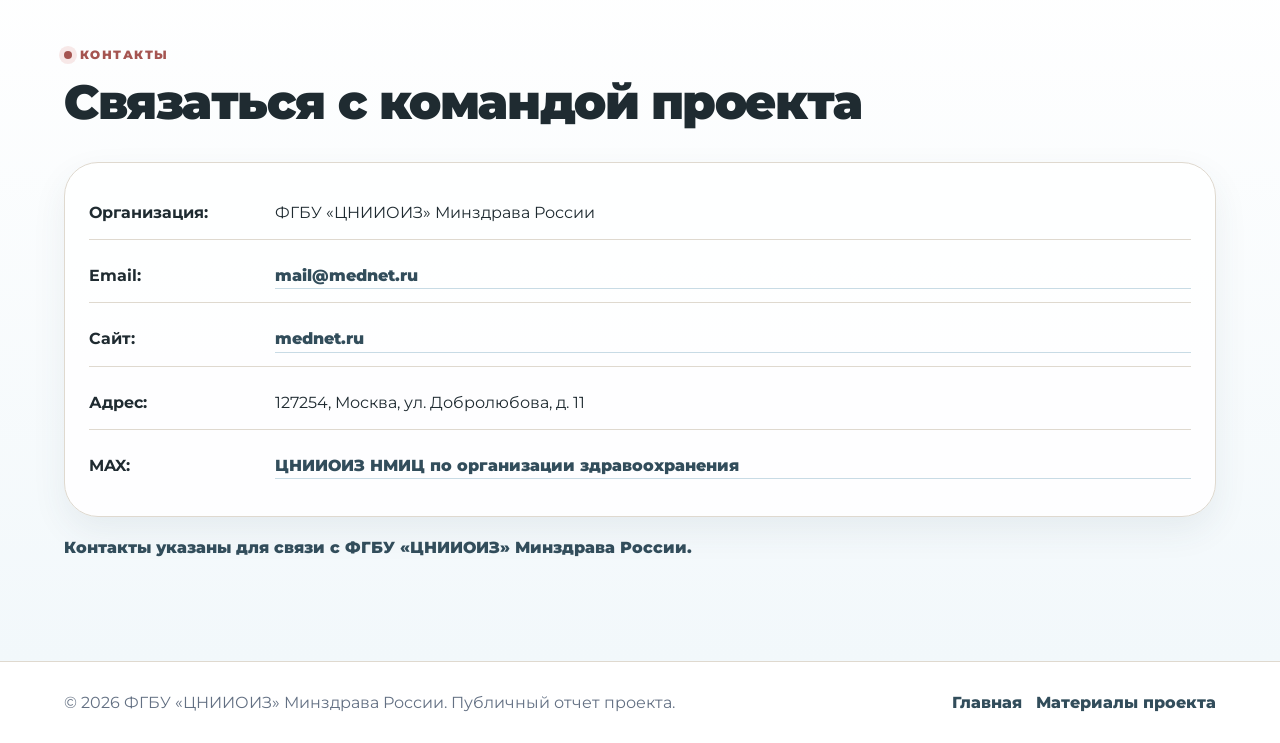
==== commit 77608665: "Fix mobile map interaction for iPhone" ====
--- a/index-preview.html
+++ b/index-preview.html
@@ -136,13 +136,13 @@
   width: min(100%, var(--container));
   margin: 0 auto;
   display: grid;
-  grid-template-columns: minmax(0, 1.12fr) minmax(330px, .88fr);
-  gap: clamp(28px, 5vw, 62px);
+  grid-template-columns: minmax(300px, .58fr) minmax(620px, 1.62fr);
+  gap: clamp(18px, 3vw, 38px);
   align-items: center;
 }
 .hero.compact { padding-block: 58px; }
 .hero.compact .hero-content { width: min(100%, var(--container)); margin: 0 auto; }
-.hero-content { max-width: 760px; }
+.hero-content { max-width: 640px; }
 .eyebrow {
   display: inline-flex;
   align-items: center;
@@ -503,355 +503,902 @@
 
 
 /* Точечные правки меню и hero */
-.brand { white-space: normal; line-height: 1.18; }
-.brand .brand-title { display: block; }
-.brand .brand-subtitle { display: block; color: var(--muted); font-size: 12px; font-weight: 750; letter-spacing: 0; }
-.hero-logos { display: flex; flex-wrap: wrap; gap: 14px; margin-bottom: 18px; }
-.hero-logo { display: inline-flex; align-items: center; justify-content: center; min-height: 76px; width: min(220px, 100%); padding: 12px 16px; border-radius: 20px; background: rgba(255,255,255,.94); border: 1px solid rgba(200,216,194,.85); box-shadow: var(--shadow-soft); }
-.hero-logo img { display: block; max-width: 100%; max-height: 54px; object-fit: contain; }
-.hero-logo.mednet-logo img { max-width: 58px; max-height: 58px; }
-.project-report-note { display: inline-flex; max-width: 100%; margin: 0 0 14px; padding: 9px 13px; border-radius: 999px; background: rgba(245,225,223,.70); border: 1px solid rgba(165,85,81,.18); color: #6f3b38; font-weight: 850; font-size: 13px; line-height: 1.35; }
-.project-map-card { position: relative; overflow: hidden; padding: clamp(22px, 3vw, 32px); }
-.project-map-card .hero-decoration { inset: auto -70px -80px auto; opacity: .78; }
-.map-stat { position: relative; z-index: 1; display: grid; gap: 4px; margin-bottom: 12px; }
-.map-stat strong { display: block; color: var(--blue-dark); font-size: clamp(64px, 8vw, 104px); line-height: .86; letter-spacing: -.07em; }
-.map-stat span { display: block; color: var(--muted-strong); font-size: clamp(18px, 2.1vw, 25px); line-height: 1.15; font-weight: 900; }
-.russia-map { position: relative; z-index: 1; width: 100%; height: auto; display: block; margin-top: 10px; filter: drop-shadow(0 18px 28px rgba(10,59,110,.14)); }
-.rf-outline { fill: url(#greenWave); stroke: rgba(50, 77, 91, .42); stroke-width: 2.2; }
-.rf-border { fill: none; stroke: rgba(255,255,255,.82); stroke-width: 1.25; stroke-linecap: round; opacity: .9; }
-.rf-subject { fill: rgba(255,255,255,.01); stroke: rgba(50, 77, 91, .16); stroke-width: 1; cursor: pointer; }
-.rf-subject:hover, .rf-subject:focus { fill: rgba(255,255,255,.24); stroke: rgba(99,145,74,.78); outline: none; }
-.rf-wave { fill: none; stroke: #63914a; stroke-width: 2; opacity: 0; pointer-events: none; }
-.rf-point:hover .rf-wave, .rf-point:focus-within .rf-wave { animation: rfPulse 1.15s ease-out infinite; }
+.site-header { align-items: center; }
+.brand { white-space: normal; line-height: 1.12; min-width: 0; flex-shrink: 0; }
+.brand::before { flex: 0 0 auto; }
+.brand .brand-title { display: block; font-size: 16px; letter-spacing: -.015em; }
+.brand .brand-subtitle { display: block; color: var(--muted); font-size: 12px; font-weight: 750; letter-spacing: .01em; margin-top: 2px; }
+.hero-modern { isolation: isolate; }
+.hero-modern::before {
+  content: "";
+  position: absolute;
+  z-index: 0;
+  inset: clamp(18px, 3vw, 34px) clamp(14px, 4vw, 58px) auto;
+  height: min(62%, 520px);
+  border-radius: clamp(28px, 4vw, 54px);
+  background:
+    radial-gradient(circle at 12% 18%, rgba(152,193,133,.26), transparent 30%),
+    radial-gradient(circle at 78% 12%, rgba(117,166,184,.18), transparent 34%),
+    linear-gradient(135deg, rgba(255,255,255,.58), rgba(240,247,237,.30));
+  border: 1px solid rgba(255,255,255,.54);
+  box-shadow: inset 0 1px 0 rgba(255,255,255,.75);
+  pointer-events: none;
+}
+.hero-logos {
+  position: relative;
+  z-index: 1;
+  display: flex;
+  flex-wrap: wrap;
+  align-items: center;
+  gap: 10px;
+  width: fit-content;
+  max-width: 100%;
+  margin: 0 0 12px;
+  padding: 7px;
+  border-radius: 999px;
+  background: rgba(255,255,255,.34);
+  border: 1px solid rgba(255,255,255,.56);
+  box-shadow: 0 16px 36px rgba(50,77,91,.08);
+  backdrop-filter: blur(18px);
+}
+.hero-logo {
+  display: inline-flex;
+  align-items: center;
+  justify-content: center;
+  min-height: 52px;
+  width: auto;
+  min-width: 126px;
+  max-width: 190px;
+  padding: 9px 16px;
+  border-radius: 999px;
+  background: rgba(255,255,255,.48);
+  border: 1px solid rgba(255,255,255,.62);
+  box-shadow: 0 8px 18px rgba(50,77,91,.055);
+  transition: transform .18s ease, background .18s ease, box-shadow .18s ease;
+}
+.hero-logo:hover { transform: translateY(-1px); background: rgba(255,255,255,.64); box-shadow: 0 10px 22px rgba(50,77,91,.08); }
+.hero-logo img { display: block; max-width: 100%; max-height: 36px; object-fit: contain; }
+.hero-logo.mednet-logo { min-width: 74px; padding-inline: 14px; }
+.hero-logo.mednet-logo img { max-width: 42px; max-height: 42px; }
+.project-report-note { display: none; }
+.hero-content > p:not(.lead) { max-width: 640px; }
+.hero-modern .hero-grid { width: min(100%, 1540px); align-items: center; }
+.hero-modern h1 {
+  max-width: 660px;
+  margin: 0;
+  font-size: clamp(30px, 3.35vw, 48px);
+  line-height: 1.08;
+  letter-spacing: -.035em;
+}
+.hero-modern .hero-actions { margin-top: 18px; gap: 10px; }
+.hero-modern .hero-actions .button {
+  min-height: 42px;
+  padding: 10px 15px;
+  border-radius: 999px;
+  font-size: 13px;
+  color: var(--blue-dark);
+  background: linear-gradient(135deg, rgba(255,255,255,.72), rgba(238,246,234,.58));
+  border-color: rgba(99,153,181,.22);
+  box-shadow: 0 10px 22px rgba(50,77,91,.075);
+}
+.hero-modern .hero-actions .button.primary {
+  color: #fff;
+  background: linear-gradient(135deg, var(--blue-dark), var(--blue) 72%, var(--green));
+  box-shadow: 0 12px 26px rgba(50,77,91,.16);
+}
+.hero-modern .hero-actions .button.secondary:nth-child(2) {
+  background: linear-gradient(135deg, rgba(143,184,202,.20), rgba(255,255,255,.62));
+}
+.hero-modern .hero-actions .button.secondary:nth-child(3) {
+  background: linear-gradient(135deg, rgba(152,193,133,.20), rgba(255,255,255,.62));
+}
+.project-map-card { width: 100%; }
+.project-map-card { position: relative; overflow: hidden; padding: clamp(10px, 1.15vw, 16px); }
+.project-map-card .hero-decoration { inset: auto -70px -80px auto; opacity: .42; }
+.map-stat { position: relative; z-index: 1; display: flex; align-items: baseline; justify-content: center; gap: 8px; margin-bottom: 4px; text-align: center; white-space: nowrap; }
+.map-stat strong { display: inline; color: var(--blue-dark); font-size: clamp(24px, 2.35vw, 34px); line-height: 1; letter-spacing: -.045em; }
+.map-stat span { display: inline; color: var(--muted-strong); font-size: clamp(13px, 1.15vw, 16px); line-height: 1.1; font-weight: 900; }
+.map-shell { position: relative; z-index: 1; overflow: visible; padding: 0; }
+.russia-map { width: 100%; max-width: none; height: auto; display: block; margin: 0 auto; filter: drop-shadow(0 18px 28px rgba(10,59,110,.12)); }
+.real-russia-map { background: radial-gradient(circle at 43% 52%, rgba(255,255,255,.46), rgba(255,255,255,.08) 62%, transparent 76%); }
+.rf-map-outline { fill: none; stroke: rgba(50,77,91,.22); stroke-width: 12; stroke-linejoin: round; opacity: .42; pointer-events: none; }
+.rf-region, .rf-region path, .rf-region-shape { fill: #dbeee9 !important; stroke: rgba(255,255,255,.96) !important; stroke-width: 2.1 !important; vector-effect: non-scaling-stroke; cursor: pointer; outline: none; transition: fill .18s ease, stroke .18s ease, filter .18s ease, opacity .18s ease; }
+.rf-region[data-wave="1"], .rf-region[data-wave="1"] path, .rf-region-shape[data-wave="1"] { fill: #cfe6d7 !important; }
+.rf-region[data-wave="2"], .rf-region[data-wave="2"] path, .rf-region-shape[data-wave="2"] { fill: #e4dfad !important; }
+.rf-region[data-wave="3"], .rf-region[data-wave="3"] path, .rf-region-shape[data-wave="3"] { fill: #efc7a3 !important; }
+.rf-region[data-wave="4"], .rf-region[data-wave="4"] path, .rf-region-shape[data-wave="4"] { fill: #e9aaa4 !important; }
+.rf-region[data-wave="out"], .rf-region[data-wave="out"] path, .rf-region-shape[data-wave="out"] { fill: #d7e6ee !important; }
+.rf-region.is-muted, .rf-region.is-muted path { opacity: .30; }
+.rf-region.is-wave, .rf-region.is-wave path { stroke: #fff !important; filter: drop-shadow(0 5px 10px rgba(50,77,91,.16)); opacity: .96; }
+.rf-region.is-active, .rf-region.is-active path { stroke: #fff !important; filter: drop-shadow(0 8px 14px rgba(50,77,91,.25)); opacity: 1; }
+.rf-region[data-wave="1"].is-wave, .rf-region[data-wave="1"].is-wave path { fill: #b8dcc4 !important; }
+.rf-region[data-wave="2"].is-wave, .rf-region[data-wave="2"].is-wave path { fill: #dcd38b !important; }
+.rf-region[data-wave="3"].is-wave, .rf-region[data-wave="3"].is-wave path { fill: #ebb47d !important; }
+.rf-region[data-wave="4"].is-wave, .rf-region[data-wave="4"].is-wave path { fill: #e58f88 !important; }
+.rf-region[data-wave="out"].is-wave, .rf-region[data-wave="out"].is-wave path { fill: #bfdbe8 !important; }
+.rf-region[data-wave="1"].is-active, .rf-region[data-wave="1"].is-active path { fill: #8fc9a4 !important; }
+.rf-region[data-wave="2"].is-active, .rf-region[data-wave="2"].is-active path { fill: #cfc467 !important; }
+.rf-region[data-wave="3"].is-active, .rf-region[data-wave="3"].is-active path { fill: #e69c5e !important; }
+.rf-region[data-wave="4"].is-active, .rf-region[data-wave="4"].is-active path { fill: #dc766f !important; }
+.rf-region[data-wave="out"].is-active, .rf-region[data-wave="out"].is-active path { fill: #9fcadf !important; }
+#rf-labels text { pointer-events: none; fill: #274a58; font-size: 22px; font-weight: 900; letter-spacing: -.04em; text-anchor: middle; dominant-baseline: central; paint-order: stroke; stroke: rgba(255,255,255,.88); stroke-width: 4px; }
+#rf-labels text.is-small { font-size: 16px; }
+#rf-labels text.is-tiny { font-size: 12px; }
+#rf-labels text.is-hidden-label { display: none; }
+.map-legend { position: relative; z-index: 1; display: flex; flex-wrap: wrap; gap: 7px; margin-top: 10px; }
+.map-legend-item { display: inline-flex; align-items: center; gap: 6px; padding: 6px 8px; border-radius: 999px; background: rgba(255,255,255,.48); border: 1px solid rgba(200,216,194,.56); color: var(--muted-strong); font-size: 11px; font-weight: 800; transition: .18s ease; }
+.map-legend-item::before { content: ""; width: 8px; height: 8px; border-radius: 50%; background: #a8d7cb; box-shadow: 0 0 0 4px rgba(168,215,203,.18); }
+.map-legend-item[data-wave="1"]::before { background: #cfe6d7; }
+.map-legend-item[data-wave="2"]::before { background: #e4dfad; }
+.map-legend-item[data-wave="3"]::before { background: #efc7a3; }
+.map-legend-item[data-wave="4"]::before { background: #e9aaa4; }
+.map-legend-item[data-wave="out"]::before { background: #d7e6ee; }
+.map-legend-item.is-active { color: var(--blue-dark); background: rgba(255,255,255,.74); border-color: rgba(99,145,74,.35); box-shadow: 0 8px 20px rgba(50,77,91,.08); }
 .map-tooltip { position: relative; z-index: 2; margin-top: 12px; padding: 12px 14px; border-radius: 18px; background: #324d5b; color: #fff; box-shadow: 0 14px 30px rgba(50,77,91,.20); font-size: 13px; line-height: 1.35; }
 .map-tooltip b { display: block; font-size: 15px; margin-bottom: 2px; }
-@keyframes rfPulse { 0% { r: 7; opacity: .65; } 100% { r: 25; opacity: 0; } }
-@media (max-width: 1120px) { .project-map-card { max-width: 760px; } }
-@media (max-width: 760px) { .hero-logos { display: grid; grid-template-columns: 1fr 1fr; } .hero-logo { width: 100%; min-height: 68px; } .project-report-note { border-radius: 18px; } .map-stat strong { font-size: 68px; } .map-stat span { font-size: 18px; } .russia-map { margin-top: 4px; } }
-@media (max-width: 420px) { .hero-logos { grid-template-columns: 1fr; } .brand .brand-subtitle { font-size: 11px; } .project-map-card { padding: 18px; } .map-tooltip { font-size: 12px; } }
+@media (max-width: 1120px) { .hero-grid { grid-template-columns: 1fr; } .hero-content { max-width: 860px; } .project-map-card { max-width: 1060px; width: 100%; justify-self: center; } .hero-modern h1 { max-width: 820px; } }
+@media (max-width: 760px) { .hero-grid { grid-template-columns: 1fr; } .site-header { align-items: flex-start; gap: 12px; } .top-nav { width: 100%; justify-content: flex-start; } .hero-logos { width: 100%; border-radius: 26px; } .hero-logo { flex: 1 1 130px; min-height: 54px; max-width: none; } .hero-modern h1 { font-size: clamp(28px, 8vw, 38px); } .hero-modern .hero-actions .button { width: auto; flex: 1 1 190px; } .map-stat strong { font-size: clamp(22px, 7vw, 30px); } .map-stat span { font-size: clamp(12px, 3.6vw, 15px); } #rf-labels text { font-size: 18px; } #rf-labels text.is-small { font-size: 13px; } #rf-labels text.is-tiny { font-size: 10px; } }
+@media (max-width: 420px) { .site-header { flex-direction: column; } .brand .brand-subtitle { font-size: 11px; } .hero-logos { display: grid; grid-template-columns: 1fr 1fr; padding: 7px; gap: 8px; } .hero-logo { min-width: 0; padding-inline: 10px; } .project-map-card { padding: 10px; } .map-stat { gap: 5px; } .map-tooltip { font-size: 12px; } .map-legend-item { font-size: 10px; } }
+
+/* Hero as single report cover */
+.hero-modern .hero-cover {
+  position: relative;
+  z-index: 1;
+  width: min(100%, 1540px);
+  margin: 0 auto;
+  display: flex;
+  flex-direction: column;
+  align-items: stretch;
+  gap: clamp(14px, 2vw, 24px);
+}
+.hero-modern .hero-top {
+  display: flex;
+  align-items: center;
+  justify-content: center;
+  gap: clamp(16px, 2.4vw, 34px);
+  width: min(100%, 1260px);
+  margin: 0 auto;
+  padding: clamp(6px, 1vw, 10px) 0 0;
+}
+.hero-modern .hero-top .hero-logos {
+  flex: 0 0 auto;
+  margin: 0;
+}
+.hero-modern .hero-top h1 {
+  flex: 0 1 760px;
+  max-width: 760px;
+  margin: 0;
+  font-size: clamp(30px, 3.2vw, 48px);
+  line-height: 1.08;
+  letter-spacing: -.035em;
+}
+.hero-modern .hero-cover .project-map-card {
+  width: min(100%, 1380px);
+  max-width: 1380px;
+  margin: 0 auto;
+  padding: clamp(8px, 1vw, 14px);
+}
+.hero-modern .hero-cover .map-stat {
+  margin-bottom: 2px;
+}
+.hero-modern .hero-cover .map-shell {
+  padding: 0;
+}
+.hero-modern .hero-cover .russia-map {
+  width: 100%;
+  height: auto;
+  margin: 0 auto;
+}
+.hero-modern .hero-cover .hero-actions {
+  justify-content: center;
+  align-items: center;
+  margin: 0 auto;
+  width: min(100%, 960px);
+}
+@media (max-width: 900px) {
+  .hero-modern .hero-top {
+    flex-direction: column;
+    align-items: center;
+    text-align: center;
+    gap: 12px;
+  }
+  .hero-modern .hero-top .hero-logos {
+    justify-content: center;
+  }
+  .hero-modern .hero-top h1 {
+    max-width: 820px;
+  }
+}
+@media (max-width: 520px) {
+  .hero-modern .hero-cover { gap: 12px; }
+  .hero-modern .hero-top .hero-logos {
+    width: 100%;
+    display: grid;
+    grid-template-columns: 1fr 1fr;
+  }
+  .hero-modern .hero-cover .hero-actions .button {
+    flex: 1 1 100%;
+  }
+}
+
+
+/* Compact first-screen hero */
+.hero.hero-modern {
+  padding: clamp(18px, 2.4vw, 34px) clamp(14px, 4vw, 56px) clamp(18px, 2.8vw, 38px);
+}
+.hero-modern::before {
+  inset: clamp(8px, 1.4vw, 20px) clamp(10px, 3vw, 46px) auto;
+  height: min(48%, 360px);
+}
+.hero-modern .hero-cover {
+  width: min(100%, 1540px);
+  gap: clamp(8px, 1.15vw, 14px);
+}
+.hero-modern .hero-top {
+  width: min(100%, 1380px);
+  justify-content: space-between;
+  align-items: center;
+  gap: clamp(14px, 2vw, 28px);
+  padding: 0;
+  text-align: left;
+}
+.hero-modern .hero-top .hero-logos {
+  flex: 0 0 auto;
+  margin: 0;
+  padding: 5px;
+  gap: 7px;
+  box-shadow: 0 8px 18px rgba(50,77,91,.055);
+}
+.hero-modern .hero-top .hero-logo {
+  min-height: 42px;
+  min-width: 104px;
+  max-width: 168px;
+  padding: 7px 12px;
+}
+.hero-modern .hero-top .hero-logo img { max-height: 28px; }
+.hero-modern .hero-top .hero-logo.mednet-logo { min-width: 58px; padding-inline: 10px; }
+.hero-modern .hero-top .hero-logo.mednet-logo img { max-width: 32px; max-height: 32px; }
+.hero-modern .hero-top h1 {
+  flex: 1 1 auto;
+  max-width: 720px;
+  font-size: clamp(20px, 2.05vw, 31px);
+  line-height: 1.08;
+  letter-spacing: -.025em;
+  text-align: left;
+}
+.hero-modern .hero-cover .project-map-card {
+  width: min(100%, 1460px);
+  max-width: 1460px;
+  padding: clamp(6px, .75vw, 10px);
+  border-radius: 22px;
+  box-shadow: 0 10px 28px rgba(50,77,91,.065);
+  background: rgba(255,255,255,.62);
+}
+.hero-modern .hero-cover .project-map-card .hero-decoration { display: none; }
+.hero-modern .hero-cover .map-stat {
+  margin-bottom: 0;
+}
+.hero-modern .hero-cover .map-stat strong {
+  font-size: clamp(18px, 1.6vw, 25px);
+}
+.hero-modern .hero-cover .map-stat span {
+  font-size: clamp(11px, .95vw, 14px);
+}
+.hero-modern .hero-cover .russia-map {
+  width: 100%;
+  height: clamp(390px, 52vh, 590px);
+  max-height: 58vh;
+  object-fit: contain;
+  margin: -4px auto 0;
+}
+.hero-modern .project-map-card .hero-actions {
+  justify-content: center;
+  align-items: center;
+  gap: 8px;
+  margin: 4px auto 0;
+  width: min(100%, 900px);
+}
+.hero-modern .project-map-card .hero-actions .button {
+  min-height: 36px;
+  padding: 8px 13px;
+  font-size: 12px;
+  box-shadow: 0 8px 16px rgba(50,77,91,.06);
+}
+.hero-modern .project-map-card .map-legend {
+  justify-content: center;
+  gap: 5px;
+  margin-top: 6px;
+}
+.hero-modern .project-map-card .map-legend-item {
+  padding: 4px 7px;
+  font-size: 10px;
+}
+.hero-modern .project-map-card .map-tooltip {
+  margin-top: 6px;
+  padding: 8px 10px;
+  border-radius: 14px;
+  font-size: 12px;
+  box-shadow: 0 8px 18px rgba(50,77,91,.13);
+}
+.hero-modern .project-map-card .map-tooltip b { font-size: 13px; }
+@media (max-width: 900px) {
+  .hero-modern .hero-top {
+    flex-direction: column;
+    align-items: flex-start;
+    text-align: left;
+    gap: 8px;
+  }
+  .hero-modern .hero-top .hero-logos { justify-content: flex-start; }
+  .hero-modern .hero-top h1 {
+    max-width: 100%;
+    font-size: clamp(22px, 5.6vw, 30px);
+  }
+  .hero-modern .hero-cover .russia-map {
+    height: auto;
+    max-height: none;
+  }
+}
+@media (max-width: 520px) {
+  .hero.hero-modern { padding-top: 16px; }
+  .hero-modern .hero-cover { gap: 8px; }
+  .hero-modern .hero-top .hero-logos {
+    width: 100%;
+    display: grid;
+    grid-template-columns: 1fr 1fr;
+  }
+  .hero-modern .hero-top h1 { font-size: clamp(20px, 6.6vw, 26px); }
+  .hero-modern .project-map-card .hero-actions .button { flex: 1 1 100%; }
+}
+
+
+/* Final compact hero alignment tweaks */
+.hero-modern .hero-top {
+  justify-content: flex-start;
+  gap: clamp(12px, 1.6vw, 22px);
+}
+.hero-modern .hero-top h1 {
+  flex: 0 1 auto;
+  max-width: none;
+  white-space: nowrap;
+  font-size: clamp(18px, 1.55vw, 25px);
+  line-height: 1.05;
+}
+.hero-modern .project-map-card .map-tooltip {
+  margin-top: 3px;
+  margin-bottom: 0;
+}
+.hero-modern .project-map-card .map-bottom-row {
+  display: grid;
+  grid-template-columns: minmax(280px, .82fr) minmax(360px, 1.18fr);
+  align-items: center;
+  gap: 10px;
+  margin-top: 6px;
+}
+.hero-modern .project-map-card .hero-actions {
+  justify-content: flex-start;
+  margin: 0;
+  width: auto;
+}
+.hero-modern .project-map-card .map-legend {
+  justify-content: flex-end;
+  margin: 0;
+}
+@media (max-width: 1180px) {
+  .hero-modern .hero-top h1 {
+    white-space: normal;
+    max-width: 760px;
+  }
+  .hero-modern .project-map-card .map-bottom-row {
+    grid-template-columns: 1fr;
+    gap: 6px;
+  }
+  .hero-modern .project-map-card .hero-actions,
+  .hero-modern .project-map-card .map-legend {
+    justify-content: center;
+  }
+}
+@media (max-width: 520px) {
+  .hero-modern .hero-top h1 { white-space: normal; }
+  .hero-modern .project-map-card .map-bottom-row { margin-top: 5px; }
+}
+
+
+/* Side controls over the map on desktop */
+.hero-modern .hero-cover .project-map-card {
+  position: relative;
+}
+.hero-modern .project-map-card .map-bottom-row {
+  position: absolute;
+  z-index: 4;
+  top: clamp(42px, 4.2vw, 58px);
+  left: clamp(8px, 1vw, 14px);
+  right: clamp(8px, 1vw, 14px);
+  display: flex;
+  justify-content: space-between;
+  align-items: flex-start;
+  gap: 12px;
+  margin: 0;
+  pointer-events: none;
+}
+.hero-modern .project-map-card .hero-actions,
+.hero-modern .project-map-card .map-legend {
+  pointer-events: auto;
+}
+.hero-modern .project-map-card .hero-actions {
+  width: min(190px, 18vw);
+  flex-direction: column;
+  align-items: stretch;
+  justify-content: flex-start;
+  gap: 7px;
+  margin: 0;
+}
+.hero-modern .project-map-card .hero-actions .button {
+  width: 100%;
+  min-height: 34px;
+  padding: 7px 10px;
+  font-size: 11px;
+  line-height: 1.15;
+  background: rgba(255,255,255,.76);
+  backdrop-filter: blur(10px);
+}
+.hero-modern .project-map-card .hero-actions .button.primary {
+  background: linear-gradient(135deg, rgba(50,77,91,.94), rgba(99,153,181,.90));
+}
+.hero-modern .project-map-card .map-legend {
+  width: min(230px, 22vw);
+  justify-content: flex-end;
+  align-content: flex-start;
+  gap: 5px;
+  margin: 0;
+  padding: 7px;
+  border-radius: 16px;
+  background: rgba(255,255,255,.58);
+  backdrop-filter: blur(10px);
+  border: 1px solid rgba(255,255,255,.62);
+}
+.hero-modern .project-map-card .map-legend-item {
+  font-size: 9.5px;
+  padding: 4px 6px;
+  background: rgba(255,255,255,.56);
+}
+.hero-modern .project-map-card .map-tooltip {
+  position: relative;
+  z-index: 5;
+}
+@media (max-width: 980px) {
+  .hero-modern .project-map-card .map-bottom-row {
+    position: static;
+    display: grid;
+    grid-template-columns: 1fr;
+    gap: 6px;
+    margin-top: 6px;
+    pointer-events: auto;
+  }
+  .hero-modern .project-map-card .hero-actions,
+  .hero-modern .project-map-card .map-legend {
+    width: 100%;
+    flex-direction: row;
+    justify-content: center;
+  }
+  .hero-modern .project-map-card .hero-actions .button {
+    width: auto;
+    flex: 1 1 180px;
+  }
+}
+
+
+/* Clean report structure after hero */
+.report-incident, .report-about, .report-results, .report-partners, .report-contacts { color: var(--text); }
+.incident-layout { display: grid; grid-template-columns: minmax(0, 1fr) minmax(220px, 320px); gap: clamp(18px, 3vw, 34px); align-items: start; }
+.minzdrav-sign { display: inline-flex; align-items: center; justify-content: center; justify-self: end; width: 86px; min-height: 96px; padding: 12px; border-radius: 22px; background: rgba(255,255,255,.72); border: 1px solid rgba(200,216,194,.62); text-decoration: none; box-shadow: var(--shadow-soft); }
+.minzdrav-sign img { display: block; width: 58px; height: auto; }
+.compact-heading { margin-bottom: 18px; }
+.compact-heading h3 { font-size: clamp(22px, 2.8vw, 32px); margin: 0; color: var(--blue-dark); }
+.subsection-block { margin-top: clamp(28px, 4vw, 44px); }
+.report-results .materials-cta { width: min(100%, var(--container)); margin: clamp(30px, 4vw, 46px) auto 0; border-radius: var(--radius-xl); }
+.report-results .result-check, .criterion-marker { color: var(--green-dark); }
+.contact-list a { color: var(--blue-dark); font-weight: 850; text-decoration: none; border-bottom: 1px solid rgba(99,153,181,.35); }
+.contact-list a:hover { border-bottom-color: currentColor; }
+@media (max-width: 900px) { .incident-layout { grid-template-columns: 1fr; } .minzdrav-sign { max-width: 120px; } }
+
+/* Reliable SVG hit-testing for map regions */
+.rf-map-outline,
+.rf-map-outline *,
+#rf-labels,
+#rf-labels * { pointer-events: none !important; }
+.rf-region,
+.rf-region path,
+.rf-region polygon,
+.rf-region polyline,
+.rf-region rect,
+.rf-region circle,
+.rf-region ellipse { pointer-events: visiblePainted; }
+.map-viewport { z-index: 1; }
+.map-tooltip,
+.map-controls,
+.map-bottom-row { position: relative; z-index: 3; }
+
+/* Mobile map interaction layer: desktop remains visually unchanged */
+.map-viewport,
+.map-pan-layer { position: relative; width: 100%; }
+.map-pan-layer { transform-origin: 0 0; will-change: transform; }
+.map-controls { display: none; }
+.map-control-button { font: inherit; }
+
+@media (max-width: 760px) {
+  html, body { max-width: 100%; overflow-x: hidden; }
+  body::before { opacity: .24; filter: blur(.2px); }
+  .site-header {
+    min-height: 0;
+    padding: 8px 10px;
+    gap: 8px;
+    align-items: center;
+  }
+  .brand { min-width: 168px; }
+  .brand .brand-title { font-size: 13px; }
+  .brand .brand-subtitle { font-size: 10px; line-height: 1.15; }
+  .top-nav {
+    width: auto;
+    flex: 1 1 auto;
+    display: flex;
+    flex-wrap: nowrap;
+    justify-content: flex-start;
+    gap: 6px;
+    overflow-x: auto;
+    padding-bottom: 2px;
+    scrollbar-width: none;
+    -webkit-overflow-scrolling: touch;
+  }
+  .top-nav::-webkit-scrollbar { display: none; }
+  .top-nav a {
+    flex: 0 0 auto;
+    padding: 6px 9px;
+    min-height: 28px;
+    font-size: 11px;
+    border-radius: 999px;
+    white-space: nowrap;
+  }
+  .hero.hero-modern {
+    padding-top: 10px;
+    background: linear-gradient(180deg, rgba(246,250,244,.96), rgba(235,245,240,.88));
+  }
+  .hero-modern::before,
+  .hero-modern::after,
+  .hero-decoration { opacity: .16; }
+  .hero-modern .hero-cover { gap: 10px; }
+  .hero-modern .hero-top {
+    gap: 8px;
+    align-items: stretch;
+  }
+  .hero-modern .hero-top .hero-logos {
+    order: 1;
+    width: 100%;
+    display: grid;
+    grid-template-columns: 1fr 1fr;
+    gap: 7px;
+    padding: 6px;
+    border-radius: 18px;
+  }
+  .hero-logo { min-height: 42px; padding: 6px 8px; }
+  .hero-logo img { max-height: 28px; }
+  .hero-logo.mednet-logo img,
+  .hero-modern .hero-top .hero-logo.mednet-logo img { max-width: 30px; max-height: 30px; }
+  .hero-modern .hero-top h1 {
+    order: 2;
+    font-size: clamp(19px, 6vw, 25px);
+    line-height: 1.08;
+    white-space: normal;
+    text-align: left;
+  }
+  .hero-modern .hero-cover .project-map-card,
+  .project-map-card {
+    padding: 10px;
+    border-radius: 22px;
+    overflow: hidden;
+  }
+  .map-stat {
+    justify-content: flex-start;
+    white-space: normal;
+    margin-bottom: 8px;
+  }
+  .map-stat strong { font-size: clamp(22px, 7vw, 29px); }
+  .map-stat span { font-size: 13px; }
+  .map-shell { overflow: hidden; border-radius: 18px; }
+  .map-viewport {
+    height: clamp(360px, 56vh, 560px);
+    min-height: 360px;
+    overflow: hidden;
+    touch-action: none;
+    user-select: none;
+    background: radial-gradient(circle at 50% 46%, rgba(255,255,255,.72), rgba(232,243,238,.44) 66%, rgba(220,235,229,.32));
+    border: 1px solid rgba(200,216,194,.58);
+    border-radius: 18px;
+    cursor: grab;
+  }
+  .map-viewport.is-dragging { cursor: grabbing; }
+  .map-pan-layer {
+    width: 100%;
+    height: 100%;
+  }
+  .hero-modern .hero-cover .russia-map,
+  .russia-map {
+    width: 100%;
+    height: 100%;
+    max-height: none;
+    object-fit: contain;
+    object-position: center center;
+    margin: 0;
+    filter: drop-shadow(0 12px 20px rgba(10,59,110,.12));
+  }
+  .map-tooltip {
+    margin-top: 8px;
+    padding: 10px 12px;
+    border-radius: 15px;
+    font-size: 12px;
+  }
+  .map-tooltip b { font-size: 14px; }
+  .map-controls {
+    display: flex;
+    justify-content: center;
+    gap: 7px;
+    margin-top: 8px;
+  }
+  .map-control-button {
+    min-width: 42px;
+    min-height: 38px;
+    padding: 0 12px;
+    border: 1px solid rgba(99,153,181,.32);
+    border-radius: 999px;
+    background: rgba(255,255,255,.82);
+    color: var(--blue-dark);
+    font-size: 18px;
+    font-weight: 900;
+    box-shadow: 0 8px 16px rgba(50,77,91,.08);
+  }
+  .map-control-reset { font-size: 12px; letter-spacing: .01em; }
+  .hero-modern .project-map-card .map-bottom-row {
+    position: static;
+    display: flex;
+    flex-direction: column;
+    gap: 8px;
+    margin-top: 8px;
+    pointer-events: auto;
+  }
+  .hero-modern .project-map-card .hero-actions {
+    width: 100%;
+    flex-direction: row;
+    flex-wrap: nowrap;
+    gap: 6px;
+    overflow-x: auto;
+    justify-content: flex-start;
+    padding-bottom: 2px;
+    scrollbar-width: none;
+  }
+  .hero-modern .project-map-card .hero-actions::-webkit-scrollbar { display: none; }
+  .hero-modern .project-map-card .hero-actions .button {
+    flex: 0 0 auto;
+    width: auto;
+    min-height: 34px;
+    padding: 8px 10px;
+    font-size: 11px;
+    white-space: nowrap;
+  }
+  .hero-modern .project-map-card .map-legend {
+    width: 100%;
+    justify-content: flex-start;
+    gap: 5px;
+    padding: 0;
+    background: transparent;
+    border: 0;
+    backdrop-filter: none;
+  }
+  .map-legend-item { font-size: 10px; padding: 5px 7px; }
+  #rf-labels text { font-size: 18px; }
+  #rf-labels text.label-medium,
+  #rf-labels text.label-minor { display: none; }
+  .real-russia-map.map-zoom-medium #rf-labels text.label-medium { display: block; }
+  .real-russia-map.map-zoom-high #rf-labels text.label-medium,
+  .real-russia-map.map-zoom-high #rf-labels text.label-minor { display: block; }
+  .real-russia-map.map-zoom-high #rf-labels text { font-size: 15px; }
+  .real-russia-map.map-zoom-high #rf-labels text.is-small { font-size: 12px; }
+  .real-russia-map.map-zoom-high #rf-labels text.is-tiny { font-size: 10px; }
+}
+
+@media (max-width: 420px) {
+  .site-header { flex-direction: row; }
+  .brand { min-width: 150px; }
+  .map-viewport { height: 58vh; min-height: 340px; }
+  .map-pan-layer { width: 100%; }
+  .hero-modern .hero-top h1 { font-size: clamp(18px, 6.4vw, 23px); }
+}
+
 </style>
 </head>
 <body>
   <header class="site-header">
-    <a class="brand" href="index.html" aria-label="На главную страницу проекта"><span class="brand-title">Инцидент №38</span><span class="brand-subtitle">первичная медико-санитарная помощь</span></a>
+    <a class="brand" href="index.html" aria-label="На главную страницу проекта"><span class="brand-title">Инцидент №38</span><span class="brand-subtitle">ПМСП • публичный отчет 2022–2026</span></a>
     <nav class="top-nav" aria-label="Основная навигация">
+      <a href="#incident">Инцидент №38</a>
       <a href="#about">О проекте</a>
-      <a href="#incident">Инцидент №38</a>
       <a href="#results">Результаты</a>
       <a href="#materials">Материалы</a>
+      <a href="#partners">Команда</a>
       <a href="#contacts">Контакты</a>
     </nav>
   </header>
 
   <main>
     <section class="hero hero-modern" aria-labelledby="hero-title">
-      <div class="hero-grid">
-        <div class="hero-content">
+      <div class="hero-cover">
+        <div class="hero-top">
           <div class="hero-logos" aria-label="Организации проекта">
             <a class="hero-logo mednet-logo" href="https://mednet.ru/" target="_blank" rel="noopener"><img src="[data-uri]" alt="ФГБУ ЦНИИОИЗ"></a>
             <a class="hero-logo" href="https://gnicpm.ru/" target="_blank" rel="noopener"><img src="[data-uri]" alt="ФГБУ НМИЦ ТПМ"></a>
           </div>
-          <span class="project-report-note">Публичный отчет о реализации проекта в субъектах Российской Федерации за 2022–2026 года</span>
           <h1 id="hero-title">Повышение доступности первичной медико-санитарной помощи</h1>
-          <p class="lead">Публичный отчет о реализации проекта в субъектах Российской Федерации</p>
-          <p>Проект направлен на развитие доступной и понятной записи граждан на прием к врачу, диспансеризацию, профилактические осмотры и вакцинацию.</p>
-          <div class="hero-actions" aria-label="Быстрые переходы">
+        </div>
+
+        <aside class="hero-card dashboard-card project-map-card" aria-label="Карта субъектов Российской Федерации">
+          <div class="hero-decoration" aria-hidden="true"></div>
+          <div class="map-stat">
+            <strong>84 субъекта РФ</strong>
+            <span>— участники проекта</span>
+          </div>
+          <div class="map-shell" aria-label="Интерактивная карта субъектов Российской Федерации">
+            <div class="map-viewport" id="map-viewport" aria-label="Интерактивная область карты: карту можно приближать и двигать пальцем">
+              <div class="map-pan-layer" id="map-pan-layer">
+            <svg class="russia-map real-russia-map" viewBox="0 0 1650 1000" role="img" aria-label="Реальная SVG-карта субъектов РФ с волнами включения">
+              <defs>
+                <radialGradient id="activeRegionGradient" cx="50%" cy="45%" r="72%">
+                  <stop offset="0" stop-color="#65b9a7" />
+                  <stop offset=".48" stop-color="#9ed8ca" />
+                  <stop offset="1" stop-color="#dff1ed" />
+                </radialGradient>
+                <radialGradient id="activeWaveGradient" cx="50%" cy="45%" r="78%">
+                  <stop offset="0" stop-color="#8ecfc0" />
+                  <stop offset=".58" stop-color="#c2e4dc" />
+                  <stop offset="1" stop-color="#e4f3ef" />
+                </radialGradient>
+              </defs>
+              <g class="rf-map-outline" aria-hidden="true"><use href="#g5"/><use href="#AddedSubjects"/></g>
+              <g id="rf-regions">
+<g id="g5"><g id="Central"><path id="BelgorodOblast" fill="#C4C077" d="M99.9,675.5c-0.7-0.801-1.8-6.4-2.4-12.4c-0.6-6.1-1.6-11.399-2.1-11.899    c-0.6-0.5-3.2-1.699-5.8-2.699c-4-1.4-5.5-2.801-8.4-7.301c-3.3-5.199-3.399-5.699-2.3-9.399c0.6-2.101,1.7-4.101,2.4-4.3    c2-0.801,9.3,2.3,14.3,6c3.1,2.399,5.7,3.6,7.899,3.6c2.7,0,3.9,0.801,6.801,4.301c3.3,4,3.6,4.899,3.6,10.8    c-0.1,9.601-1.3,13.399-6.1,18.801C102.6,676.8,101.4,677.4,99.9,675.5z" /><path id="BryanskOblast" fill="#C4C077" d="M90.1,593.199C89,592.5,89,591.6,90,588.3c1.801-6.3,1-7.2-6.399-7.2h-6.4l-0.7-5.1    c-0.6-4.5-1-5.2-4.1-6.7c-1.9-0.899-3.5-2.2-3.5-3c0-1.7,7.8-13.2,9-13.2c0.5,0,1.2,0.9,1.5,1.9c1,3.1,14.4,6.199,17.1,4    c0.9-0.801,5.4-1.601,10.5-1.9c8.2-0.5,8.801-0.399,9.301,1.5c1.1,4,0.5,6.9-2,10.301c-3.2,4-5,11.8-3.301,13.8    c0.9,1.101,0.7,1.399-0.899,1.399c-1.2,0-3.7,2-6.2,5c-3.8,4.5-4.6,5-8.3,5C93.301,594,90.801,593.699,90.1,593.199z" /><path id="IvanovoOblast" fill="#C4C077" d="M288.5,586.4L281.6,581.8l-3.7,2.2c-5.5,3.1-10.8,2.699-16.9-1.2    c-4.199-2.7-5-3.601-4.699-5.7c0.3-1.8-0.801-3.699-4.9-7.899c-5.1-5.3-5.4-5.5-7.8-4.199c-2.601,1.3-7.8,0.899-10.601-0.801    c-2.1-1.399,3.9-6.399,12.9-11c4.1-2.199,8.9-4.601,10.5-5.5c2.1-1.101,5.6-1.601,11.3-1.601c10.3,0,14.9,2,19.5,8.7    c6.8,9.8,9,11.601,17.601,14.2c7.601,2.199,8.199,2.3,9.899,0.699c2.3-2,7.2-2.199,7.2-0.3c0,0.8-0.7,2-1.5,2.699    c-1,0.801-1.5,3-1.5,6.5v5.301l-5.602-0.5c-4.699-0.399-6.199-0.101-9.3,1.899C294.4,591.699,296.1,591.6,288.5,586.4z" /><path id="KalugaOblast" fill="#C4C077" d="M117.6,582.3c-4.7-1.601-4.9-1.8-4.4-4.8c0.3-1.801,1.9-5.101,3.601-7.4    c2.8-3.899,3-4.699,2.5-10c-0.601-4.899-0.4-5.8,1.1-6.399c1.2-0.5,2.7,0.101,4.5,1.801c2.5,2.5,3,2.6,12.1,2    c5.2-0.301,10.5-0.7,11.9-0.9c2-0.3,2.9,0.301,4.2,2.5c1,1.7,2.399,3,3.2,3c2.199,0,4.6,4,4.6,7.801c0,2.5-0.8,4.101-3.1,6.3    c-3.5,3.301-5.7,3.5-12.101,1.301l-4.6-1.601L134.6,580C127.6,584.5,125.2,584.8,117.6,582.3z" /><path id="KostromaOblast" fill="#C4C077" d="M233.1,589.699c-7.601-9.699-12.7-14.601-14.9-14.601c-1.1,0-2.6-0.699-3.3-1.5    c-1-1.3-0.9-1.899,0.6-3.6s1.601-2.4,0.601-4c-1.8-2.9-0.7-3.9,4.2-3.9c2.899,0,5.199,0.7,7.6,2.4c4.4,3.3,13.3,5.399,15.5,3.6    c1.3-1.1,1.9-1,3.7,0.601c5,4.301,6.7,6.801,6.1,9.5c-0.399,2.301,0.101,3,3.601,4.899c4.6,2.601,5.199,4,1.899,4    c-1.2,0-3.2,0.9-4.399,2.101c-1.801,1.601-2.601,1.801-4.2,1c-3.8-2.101-7-1.399-8.7,1.801c-0.8,1.6-1.9,3.199-2.4,3.5    C238.5,595.8,235.801,593.199,233.1,589.699z" /><path id="KurskOblast" fill="#C4C077" d="M112.1,639.199c-2.5-3.101-4.101-4.101-7.4-4.601c-2.6-0.5-6.3-2.199-9.3-4.5    c-2.7-2-6.9-4.199-9.2-4.899c-3.5-1-4.3-1.699-4.3-3.5c0-1.3-0.9-4.899-2-8.101c-2.6-7.6-2.6-7.899,1.5-9.8    c1.9-0.899,4.2-3.101,5-4.8c1.6-3.101,1.9-3.2,6.8-2.7c4.8,0.5,5.5,1,10.5,6.399c7.4,8.2,8.101,9.301,9.3,15.7    c0.9,4.899,1.7,6.399,6.5,11.101c3,3,5.4,5.899,5.4,6.399s-1.2,1.699-2.7,2.699C114.6,643.5,115.5,643.4,112.1,639.199z" /><path id="LipetskOblast" fill="#C4C077" d="M145.7,652c-2.5-1.301-4-3-4.8-5.4c-0.6-1.899-1.7-3.899-2.3-4.3    c-0.7-0.399-2-1.899-2.9-3.399c-1-1.5-3.1-2.899-4.8-3.301c-1.7-0.399-4.3-2.3-6-4.399l-3-3.601l3.5-0.3c3-0.3,4.2-1.2,7.7-6    c2.2-3.2,4.399-6.101,4.899-6.601c0.4-0.5,1.9,0.399,3.2,1.899l2.4,2.801l4.399-1.801c2.4-0.899,4.9-1.899,5.5-2.199    c1-0.399,11.4,12.101,11.4,13.601c0,0.3-2.5,2.399-5.5,4.6l-5.5,4l0.2,7.4c0.3,7.199,0.199,7.5-2.301,8.1    C150.2,653.6,148,653.199,145.7,652z" /><path id="Moscow" fill="#FD0081" d="M173.5,571.699c-0.3-1.199-0.6-3.601-0.6-5.3c0-3,0.3-3.2,4.4-3.899    c5.699-0.801,6.6-0.2,6.6,4.6c0,4.4-0.2,4.5-5.7,5.801C174.4,573.699,174,573.6,173.5,571.699z" /><path id="MoscowOblast" fill="#C4C077" d="M167.5,598.4c-0.199-0.301,0.2-1.899,0.9-3.601c1.2-2.899,1-3.7-2.2-10.7    c-2.899-6.399-3.399-8.199-2.8-12.199c0.7-5.5-1.8-11.801-4.6-11.801c-0.9,0-2.7-1.6-3.9-3.5l-2.1-3.5l3.3-6    c2.7-4.899,3.899-6.199,6.8-7c5.7-1.6,7.7-1.199,10.3,2.101c2.2,2.801,3.5,3.301,12.2,5c12.5,2.399,19.4,7.301,12.5,8.899    c-1.8,0.4-2.8,2-4.6,7.4c-2.101,6-2.2,7.399-1.2,10.8c0.6,2.101,2.399,5,4,6.3c3.3,2.7,3.399,3.601,0.899,9    c-1.8,4-2,4.101-9.199,5.4c-4.101,0.699-10.2,1.899-13.601,2.6C170.801,598.3,167.801,598.6,167.5,598.4z M179.9,575.199l6.5-1.8    l0.3-5.399c0.4-7.9-0.7-8.9-9.3-8.101l-7,0.699l0.3,7c0.3,7.4,0.7,9.5,1.9,9.5C173.1,577.1,176.301,576.199,179.9,575.199z" /><path id="OryolOblast" fill="#C4C077" d="M117.301,622.9c-0.5-0.7-1.4-4-2.101-7.2c-1-4.899-2.1-6.699-7.3-12.3    c-3.5-3.801-5.8-6.899-5.3-7.601c2.6-4.7,6.6-8.601,8-8c0.899,0.3,2.1-0.101,2.899-1.2c1.2-1.6,1.9-1.6,8.301-0.399l7,1.301    l0.6,4.899c0.5,3.3,1.7,5.899,3.6,8.101c4.4,5,4.101,10.6-0.899,17.6c-3.601,5.301-3.9,5.5-8.9,5.801    C119.801,624.1,117.801,623.699,117.301,622.9z" /><path id="RyazanOblast" fill="#C4C077" d="M192,633.8c-3.1-3.101-3.199-3.101-7.8-1.899c-3.3,0.899-4.899,1-5.1,0.199    c-0.8-2.3-3.5-4-6.5-4C168.5,628,168,627.7,162.5,620.6c-5-6.5-5.3-7.1-3.1-7.899c0.8-0.3,2.6-2.8,4-5.601    c1.6-3.199,3.3-5.199,4.8-5.5c5.3-1.3,23.4-4.5,25.3-4.5c2.101,0,10.2,9.301,15.801,18.2l2.899,4.8l-7.399,7.801    c-4.101,4.399-7.9,8.101-8.601,8.5C195.6,636.699,193.7,635.5,192,633.8z" /><path id="SmolenskOblast" fill="#C4C077" d="M98.6,553.9c-3-1.7-2.2-12.7,1.7-24.7c3.199-9.601,3.899-10.899,9.399-16.399    c5.9-5.899,6-5.899,9.4-4.7c2.8,1,4.6,3,9.2,10.601l5.8,9.399h7.399h7.4l4,5.101c2.2,2.801,4,5.399,4,5.899    c0,1.101-5.9,12.101-7.4,13.7c-0.8,0.8-5.1,1.601-11.3,1.899l-10.1,0.7l-2.5-2.899l-2.5-2.9l-4.8,2.2    C113,554.1,101.2,555.4,98.6,553.9z" /><path id="TambovOblast" fill="#C4C077" d="M162.301,671.8c-7.4-8-9.101-10.2-9.801-13c-0.5-2.3-0.3-2.8,2-3.3    c2.5-0.7,2.5-0.801,2.301-8.5c-0.2-4.301-0.101-8,0.199-8.2c7.2-5.899,10.601-7.7,14.101-7.7c3.1,0,4.1,0.4,5,2.5    c1.3,2.801,1.399,2.9,7.399,1.301c4.2-1,4.801-0.899,6.7,1.101l2.2,2.199l-2.8,2l-2.8,2.101l0.699,11.8l0.7,11.801L178.1,671    c-5.601,2.8-10.5,5.1-11,5.1C166.7,676.1,164.5,674.199,162.301,671.8z" /><path id="TverOblast" fill="#C4C077" d="M198.801,548.699c-1.9-1.699-5.301-2.8-12.101-4c-8.7-1.601-9.6-2-12.2-5.3    c-2.699-3.399-3-3.5-7.3-2.801c-2.5,0.301-5.1,0.801-5.7,1.101c-0.699,0.2-3.3-2.3-5.899-5.601l-4.7-6h-6.7    c-3.8-0.1-7.3-0.399-7.899-0.8c-1.5-1-10.4-15.399-10.4-16.8c0-0.7,1.4-1.801,3-2.4c3.7-1.6,4.5-3,5.5-9.5    c1.2-8.5,3.7-10.8,6.7-6.3c1.1,1.7,3.8,2.7,11.399,4.3c5.4,1.2,11.301,2.801,13.101,3.5c2.8,1.2,3.8,1.101,9.899-1.5l6.7-2.899    l5.8,6.2c5,5.399,6.101,6.101,7.801,5.199c3-1.6,4.699-1.3,9.8,2c3.5,2.2,5.899,3,9.399,3c4.101,0,4.801,0.301,5.301,2.4    c0.899,3.6-0.9,7.199-6.2,12.399c-5.9,5.699-9.4,14-7.3,17.3c1.1,1.801,0.899,2.5-1.4,5.399c-1.4,1.9-2.9,3.5-3.3,3.4    C201.7,551,200.2,550,198.801,548.699z" /><path id="TulaOblast" fill="#C4C077" d="M142.1,613c-0.9-1.601-2-2.9-2.4-2.9c-0.5,0-0.8-1.6-0.8-3.5c0-2.5-0.9-4.5-3.1-7    c-2.7-3.1-3.2-4.399-3.301-9.3l-0.1-5.601l4.5-2.8l4.5-2.801l5.9,1.7c5.8,1.601,6,1.601,9.6-0.5l3.8-2.2l2.8,6.301    c3.2,7.199,3.2,7.399,1.2,12.399c-5.899,14.3-5.6,13.899-15.2,17.2l-5.699,2L142.1,613z" /><path id="VladimirOblast" fill="#C4C077" d="M204.4,603.9c-7.4-9.301-7.1-8.101-4.1-14.801l2.6-6l-3.6-3.3    c-5.2-4.7-5.801-7-3.801-14.399c0.9-3.5,2-6.301,2.301-6.301c0.3,0,1.899,1.601,3.5,3.601c2.699,3.399,3.1,3.5,7.1,2.899    c5.1-0.699,6.6,0.601,3.9,3.601c-1.7,1.801-1.7,2.2-0.301,4.7c0.801,1.5,3,3.199,4.801,3.8c4.5,1.399,19.5,18.301,17.8,20    c-1,1-24,11.399-25.101,11.301C208.9,609,206.6,606.699,204.4,603.9z" /><path id="VoronezhOblast" fill="#C4C077" d="M114.9,693.1c-2.5-1.6-4.9-2.899-5.5-3c-0.8,0-4.7-5.699-6.3-9.1    c-0.101-0.4,2.399-3.601,5.7-7.2c6.5-7.2,8.1-11.7,8.1-22.601v-5.8l5.6-3.801c6.301-4.199,9.801-4.199,11.4,0    c0.5,1.4,1.4,2.5,2,2.5s1.9,2,3,4.4c1.4,3.3,2.8,4.899,5.3,5.899c3.601,1.5,6.7,5,6.7,7.601c0,0.899,3.2,4.899,7,9.1    c6.3,6.801,7,7.9,7,11.7c0,5.2-1.6,5.601-6.8,1.601c-3.2-2.399-3.9-2.601-10.9-2c-4.1,0.3-7.7,0.8-8,1    c-0.3,0.3-0.8,2.101-1.2,3.899c-0.6,2.899-1.399,3.601-6.5,5.601C122.6,696.4,120.1,696.5,114.9,693.1z" /><path id="YaroslavlOblast" fill="#C4C077" d="M203.5,561.1c-2.199-2.399-1.5-5.1,2.9-10.5c4.5-5.699,4.7-6.199,3.4-8.699    c-1.9-3.5,0.699-9.601,6.699-15.601c6.7-6.601,8.9-6.7,14.2-1l4,4.2l2.8-1.9c2.5-1.699,2.801-1.699,4-0.1    c1.2,1.699,3.4,14.3,3.4,20c0,2.6-0.5,3.5-2.3,3.899c-1.2,0.3-4.601,2.699-7.601,5.199c-4.199,3.601-5.899,4.5-7.5,3.9    c-3.6-1.2-15.699-0.4-17.3,1.1C208.2,563.6,205.5,563.4,203.5,561.1z" /></g><g id="Southern"><path id="Adygeya" fill="#69E601" d="M24.801,793.3c-0.7-1.5-1.5-3.101-1.7-3.5s0.7-0.7,2-0.7c1.3-0.1,3-0.5,3.8-1    c1.2-0.8,1.3-1.3,0.3-3c-2.1-3.3-1.5-4.6,2.601-6.5c3.8-1.699,6.699-5.699,5.6-7.6c-0.4-0.5-2.1-0.9-4-0.9    c-3.8,0-8.1-3.699-9.1-7.8c-0.9-3.5,0.199-3.8,3.6-0.899c2.3,1.899,4.3,2.699,7.1,2.699c3.601,0,4.101,0.301,5.5,3.5    c2,4.801,3,15.7,1.601,18.101c-1,1.7-1.2,1.601-2.2-1.399c-0.7-1.8-1.7-3.2-2.4-3.2c-0.6,0-3.1,3.301-5.6,7.5    c-2.4,4.101-4.7,7.5-5.1,7.5C26.5,796.1,25.6,794.8,24.801,793.3z" /><path id="AstrakhanOblast" fill="#C4C077" d="M156.4,834.5c-6.6-0.7-12.8-1.101-13.7-0.801c-1,0.301-2.399,0.101-3.3-0.399    c-1.2-0.7-0.7-1.601,2.9-5.2l4.5-4.3l-2-3.899c-2.2-4.399-2.5-4.101,6.3-5.801c3.2-0.699,6-1.5,6.2-1.899    c0.199-0.3,0-2.899-0.5-5.601c-0.9-4.6-0.7-5.1,2.6-10c1.9-2.8,3.5-5.399,3.5-5.8c0-0.399-2.3-0.7-5.1-0.7h-5.2l0.7-8    c0.399-5.1,0.199-9.5-0.601-12.399c-0.6-2.5-0.899-4.899-0.5-5.3c0.5-0.399,4.3-0.7,8.5-0.601c6.601,0.101,7.9,0.5,9.4,2.3    c2.199,2.7,2.3,4.601,0.3,6.601c-1.601,1.601-1.8,4.7-0.601,7.899c0.5,1.2,0.101,4-1,7.301c-2.199,6.399-1.8,7.399,4.5,12.101    c2.5,1.899,4.801,4.1,5,5c0.301,0.899,0.801,5.6,1.101,10.6l0.7,9.101l-4.2,1.7c-4.2,1.599-4.3,1.599-3.6,5.599    C173,836.699,174.5,836.5,156.4,834.5z" /><path id="Chechnya" fill="#69E601" d="M76.7,873.699c-0.899-1.8-1.3-3.8-1-4.3c0.4-0.601,5.601-4.2,11.7-8.101    c10.8-7,11-7.101,12.8-5.2c1,1.101,2.7,2,3.7,2c3.5,0,2.4,3.801-1.5,5.7c-2.7,1.3-3.8,2.601-5,6.3l-1.6,4.7l-7.2,0.7    c-3.9,0.399-7.9,0.899-8.8,1.1C78.801,876.9,77.7,875.9,76.7,873.699z" /><path id="Dagestan" fill="#69E601" d="M87.5,918.8c-0.3-1.2-0.6-5.399-0.6-9.2c0-6.6-0.2-7.199-5.1-14.6    c-4.5-6.9-4.9-8.101-4.301-11.4c0.801-4.5,3-5.5,12.4-5.5c7.5,0,7.6-0.1,10-6.5c0.9-2.199,2.5-4.5,3.7-5.1    c4.399-2.101,5.399-3.7,5.1-7.301c-0.2-3.101-0.7-3.699-3-3.899c-2.7-0.399-4.1-1.899-8.6-9.399l-2.2-3.601l8.6-4.7l8.601-4.8    l5.399,5.399c5.9,5.801,6.301,6.601,3.7,7.601c-4.899,1.7-5.3,2.899-4.6,14.3c0.7,12,0.8,11.5-6.8,21.5L106,886.7l-0.3,15.899    l-0.3,16l-5,1.101c-2.7,0.7-6.6,1.2-8.6,1.301C88.801,921.1,88,920.699,87.5,918.8z" /><path id="Ingushetia" fill="#69E601" d="M72.301,865.6c-0.4-1,0.199-2.6,1.6-4c2-2.1,2.2-3.1,1.6-8l-0.699-5.5H82.2    c9,0,13.4,0.801,14.101,2.5c0.399,1.101-3.7,4-21.101,15.301C73.2,867.1,72.9,867.1,72.301,865.6z" /><path id="KabardinoBalkaria" fill="#69E601" d="M50.5,839.8c-1-3.399-2.6-7.2-3.8-8.399l-2-2.2l5-2.5l5-2.601l5.4,3    c2.899,1.601,8.3,4.5,12,6.5l6.7,3.5l-2,3.4c-2,3.3-2,3.399-7.801,2.8c-4-0.3-7.399,0-10.699,1.101    c-2.601,0.899-5,1.699-5.4,1.699S51.5,843.3,50.5,839.8z" /><path id="Kalmykia" fill="#69E601" d="M120.6,837.8c-4.9-4.5-6.101-6.399-7.8-11.7c-1.101-3.5-3.5-9.699-5.4-13.8    s-3.8-9.3-4.1-11.601c-0.7-4.3-6.5-15.699-9.601-18.8c-1-1.101-3.2-1.801-5.2-1.801c-2.8,0-3.5-0.399-3.8-2.3    c-0.2-1.8-0.8-2.2-3.399-1.899c-1.801,0.101-3.601-0.399-4.2-1.2c-1-1.101-0.3-1.5,4-2.101c2.899-0.399,6.1-1.399,7-2.199    c1.5-1.399,1.899-1.101,4.3,2.699c1.5,2.301,3.2,5.601,3.9,7.4c2.3,6.199,3.1,6.899,8.8,7.3c5.399,0.5,5.5,0.399,6.8-2.7    s1.4-3.199,6-2.5l4.8,0.601l3.7-6c2-3.399,3.4-6.601,3-7.101c-0.3-0.6-2.4-1-4.6-1c-3.301,0-4-0.3-3.7-1.8    c0.3-1.399,1.6-1.8,7.8-2c5.8-0.3,8-0.8,9.6-2.3c2.301-2.2,3.4-1.7,3.4,1.5c0,3.199,1.9,4.699,4.3,3.399    c3.4-1.801,4.2,0.5,4.2,12.5v11.199l3.8,0.301c2,0.199,3.7,0.699,3.7,1.199s-1.1,2.5-2.5,4.5c-1.6,2.5-2.2,4.5-1.9,6.301    c1.301,6.601,1.4,6.601-5.6,7.899c-3.5,0.8-6.9,1.8-7.4,2.3c-0.6,0.5-0.199,2.5,0.9,5l1.9,4.101l-4.801,4.601    c-4.8,4.7-4.8,4.7-2.699,6.399c2.8,2.301,2.699,3-1.101,5.601C128.5,843.9,127,843.6,120.6,837.8z" /><path id="KarachayCherkessia" fill="#69E601" d="M40.6,826c-2.3-1.801-14.2-20.7-13.5-21.4c0.2-0.199,2.6-1.399,5.3-2.5l4.9-2.1    l3.1,3.699l3.2,3.7l3.3-1.7c4.5-2.199,5.3-2.101,7.2,1.2c1.6,2.601,1.6,2.8,0,3.8c-1.601,1-1.601,1.399,0,5.601l1.6,4.601    l-3,1.199c-1.6,0.7-4.5,2.301-6.3,3.601C43.1,827.9,43,827.9,40.6,826z" /><path id="KrasnodarKrai" fill="#ECE89F" d="M41.4,800.6c-1.5-1.899-3.2-3.5-3.9-3.5c-0.6,0-3.699,1.301-6.8,2.801    c-3.2,1.5-6.1,2.5-6.5,2.101c-0.399-0.4-2.399-1.2-4.399-1.801c-4.301-1.399-4.9-3.399-4.9-17.3c0-7.101-0.5-10.2-3.1-17.5    c-4-11.399-5.7-17.5-6.5-23.5C4.7,737.6,4.9,737.1,6.6,737.1c1,0,2.7,1.301,3.6,3c2.3,3.801,3.8,3.7,9.3-0.199    c4.101-3,4.7-3.101,10.801-2.5c7.6,0.699,8.399,0.101,8.8-6.899c0.3-5.4,0-5.2,8.5-3.9c2.899,0.5,3.2,0.801,2.7,3.301    c-0.801,3.8,1.8,6.399,5,5.199c1.899-0.699,2.8-0.399,4.3,1.301c4.6,5.3,4.6,5.3,2.8,10.699l-1.7,5l3.7,5.5    c2.9,4.301,3.6,6.301,3.3,9.2c-0.3,3.7-0.399,3.8-4.5,3.8c-3.8,0-4.5,0.4-6.8,3.7c-2.9,4.3-3,5.399-0.9,10.8    c1.601,3.801,1.5,4-0.5,5.7c-1.1,1-2.699,3.601-3.399,5.8c-0.9,2.5-2.5,4.601-4.5,5.801l-3,1.8L41.4,800.6z M32.9,792.3l4.3-6.7    l1.4,3.2c1.8,4.399,3.7,4.101,5.7-1c1.3-3.601,1.399-5.601,0.699-11.8c-1.6-12.301-3.5-14.9-10.899-14.9    c-1.4,0-3.8-1.199-5.4-2.699c-2.399-2.301-3.1-2.5-5.3-1.5c-3.4,1.6-3.2,5.6,0.6,10.699c2.101,2.7,4,4.101,6.101,4.5    c4.8,0.7,4.399,2.5-1.3,4.801c-5.2,2.199-5.4,2.601-3.5,7.3c0.6,1.2,0,1.7-2.301,2.2c-1.899,0.399-3.1,1.199-3.1,2.199    c0,2.801,5.1,10.5,7,10.5C28,799.1,30.301,796.6,32.9,792.3z" /><path id="NorthOssetia" fill="#69E601" d="M62.9,859.199c-6.6-1.699-7.6-2.699-9.4-8.699c-0.5-1.9,0-2.301,4.601-3.4    c2.899-0.6,7.3-1,9.8-0.899l4.5,0.399l0.3,5.801c0.3,5.3-0.8,8.899-2.7,8.601C69.7,860.9,66.5,860.1,62.9,859.199z" /><path id="StavropolKrai" fill="#ECE89F" d="M80.2,845.199c-2.8-0.3-2.8-0.8-0.3-4.601c2.7-4.199,2.6-4.899-1.7-6.899    c-2.1-1-7.399-3.8-11.899-6.3c-7.5-4.301-8.101-4.899-9-9c-0.9-3.801-0.801-4.301,0.699-4.301c3.2,0,3-1.899-0.5-7.199    c-2-2.899-3.6-6.101-3.6-7.101c0-2.5,1.8-5.899,4.2-7.8c2-1.601,2-1.7,0.3-7.2c-1.7-5.3-1.7-5.7-0.1-8.2    c1.199-1.8,2.399-2.5,4.399-2.399c1.5,0.101,3.8-0.3,5.101-1c2.1-1.199,2.699-1,6.5,2.801c3,2.899,4.8,3.899,6,3.5    c1.199-0.5,1.899-0.101,2.3,1.399c0.399,1.8,1.3,2.199,4.7,2.199c3.899,0,4.3,0.2,8,6.101c2.6,3.899,4.399,8.301,5.199,12.2    c0.601,3.399,2.801,9.399,4.7,13.3c4.601,9.301,6.101,14.5,4.4,16c-0.601,0.601-4.3,2.801-8.2,4.899c-9,4.801-9.7,5.4-9.1,7.9    c0.5,1.899,0.1,2.1-4.7,2.1C84.7,845.6,81.4,845.4,80.2,845.199z" /><path id="Rostov_Oblast" fill="#C4C077" d="M104.4,785.3c-3.7-0.5-5.5-1.899-5.5-4.399c0-2.601-6.8-14.801-8.6-15.5    c-0.801-0.301-2.4,0.601-3.5,2.101c-2,2.5-2.601,2.6-8.7,2.399l-6.7-0.301l-0.5-4c-0.3-2.199-2.1-6.199-3.9-8.899l-3.3-4.899    l1.7-5.2l1.8-5.3l-3.7-4.601c-3.899-4.699-4.399-5-8.399-4.699c-1.8,0.199-2.3-0.2-2-1.601c0.3-1.5,1.3-1.801,5-1.801    c2.6,0,5.3-0.6,6-1.399c1.399-1.399,0.1-2.8-6.7-7.8c-2.9-2.101-2.9-2.2-1.1-4.2c1.399-1.601,3.1-2.101,6.3-2.101    c3.899,0,5,0.601,10.5,5.601l6.1,5.7l3.101-3.5C84,719.001,87,715.2,88.9,712.6c2.6-3.6,4.5-5.199,7.5-6    c6.4-1.899,8.3-3.3,9.5-7.3c1.9-5.7,2.5-5.899,8.2-2.3c4.399,2.699,5.8,3.1,8.8,2.6c7.5-1.5,7.3-1.6,8.9,5.301    c1.699,7,1.8,6.8-5.4,11.8c-2,1.399-2,1.399,0.3,5.7c2.3,4.3,2.3,4.399,0.601,8c-1.7,3.5-2,3.699-6.601,3.699    c-5,0-10.8,2.2-10.8,4c0,0.601,0.7,2.5,1.6,4.101c1.301,2.601,1.4,3.899,0.5,7.5c-1.5,5.7,0.2,11.7,3.9,14.399    c2.1,1.5,2.6,2.5,2.2,4.9c-0.4,3-0.3,3.1,3.8,3.1h4.1l-2.3,4.101c-2.3,4.101-2.3,4.101-7,3.5c-4.5-0.5-4.899-0.399-6.3,2.399    C108.6,785.5,108.2,785.699,104.4,785.3z" /><path id="VolgogradOblast" fill="#C4C077" d="M173.5,765.699c-1.5-3.5-3.3-4.199-13.1-4.899c-3.3-0.3-12.9,1.399-14.2,2.5    s-1.6,0.601-2.7-4.5c-0.8-3.601-2-3.399-5.699,0.8c-3,3.301-3.4,3.5-9.9,3.5c-9.1,0-11.5-1.1-13-5.6c-0.9-2.801-0.9-4.601,0-7.9    c1-3.6,0.9-4.8-0.5-7.5c-2.3-4.5-1.1-5.3,8.3-5.5c4.101,0,4.4-0.3,7-4.899l2.601-4.8L130.2,723.1l-2.2-3.8l4.101-3.399l4.2-3.5    L135,706.5c-0.699-3.301-1.5-6.801-1.699-7.9c-0.4-1.5,0.399-2.5,3.199-4c3.601-2,4.7-3.199,5.801-6.8    c0.399-1.399,1.699-1.7,6.5-1.7c3.3,0,6.3,0.5,6.699,1.101c0.301,0.5,2,1.899,3.7,2.899c1.601,1,4.2,4,5.601,6.601    c2.5,4.601,2.899,4.899,9.899,6.899c4,1.101,7.7,2.7,8.3,3.5c1.101,1.9,1.2,8.601,0,12.601c-1.199,4.101,0.101,6,4.5,6.801    c2.601,0.5,4.101,1.6,5.601,4.199c1.2,2,3.5,4.2,5.1,4.899c2.101,0.801,3.4,2.4,4.3,5c0.7,2.101,1.101,4.2,0.801,4.601    c-0.2,0.399-4.2,2.801-8.801,5.301c-9.6,5.199-10.3,5.899-10.8,10.399c-0.2,2.601-1.1,3.699-4.5,5.699l-4.2,2.5L173.5,765.699z" /></g><g id="Northwestern"><path id="ArkhangelskOblast" fill="#C4C077" d="M358.9,550.1c-1.4-0.5-3.801-0.899-5.301-0.899    c-1.8-0.101-3.699-1.101-4.899-2.699c-1.8-2.2-2.5-2.5-5.899-1.9l-3.899,0.601V541.3c0-3.101-0.4-4.101-1.9-4.5    c-1.1-0.3-2.899-2.399-4-4.601c-2.1-4.101-4.1-5-7-3.199c-0.699,0.399-2.5,0.5-4,0.1c-2.1-0.5-2.699-1.399-3.1-4.6    s-0.9-3.9-2.5-3.7c-1.101,0.2-4,0.601-6.5,0.899c-4.301,0.601-4.7,0.399-7.2-2.899c-1.7-2.2-5.399-4.7-10.2-7    c-5.8-2.8-7.699-4.2-8.199-6.2c-0.4-1.5-1.5-2.8-3-3.1c-2.801-0.7-15.4-13.801-15.4-16c0-0.801,1.1-4.2,2.5-7.4    c1.4-3.3,2.5-6.6,2.5-7.5c0-0.8,1.8-2.399,3.9-3.5c3.5-1.699,4.1-2.6,5-7.1c0.6-2.9,2.199-6.5,3.6-8.101c2.3-2.801,2.4-3,1-7.601    c-2.5-8.2-2-10.8,3.4-18c2.1-2.7,3.1-3.2,6.699-3.2c3.301,0,4.301,0.4,4.7,1.9c0.4,1.8,6.101,6.1,7.899,6.1    c1.101,0,7.801-6.1,8.899-8.1c0.601-1.2,0.5-3.301-0.3-6.2c-1.399-5.3-0.2-12.5,2.399-14.101c2.7-1.699,3.7,0.101,4.7,9.199    l0.899,8.301l6.399,6.699c8.399,8.801,10,9,12.7,1.5c5-13.898,6.8-15.199,21.601-15.199c12.899,0.101,13.199,0.199,16.6,8.399    c4.101,9.5,5.101,10.4,8.9,8.2l2.899-1.8l7.101,13.5L407,456l6.2-0.601c4.5-0.399,6.7-0.101,8.101,0.899    c1.699,1.3,1.601,1.7-2.101,9.3l-4,8l2.2,7.2c1.899,6,2,7.5,1,9c-1.2,1.5-1.801,1.601-5.9,0.5c-2.5-0.7-6.399-1.2-8.699-1.2    c-3.399,0-4.7-0.699-8.899-4.8c-2.7-2.601-7.801-6.3-11.4-8.2c-6.1-3.199-6.699-3.3-10.5-2.199c-2.3,0.699-4.1,1.899-4.1,2.601    c0,0.699,1.399,4.3,3,7.8c2.6,5.601,2.899,6.899,2,9.399c-0.7,1.601-0.9,4.899-0.601,7.5c0.699,5.101,0.899,4.899-5.5,6.2    c-2.101,0.5-2.899,1.699-4.899,8.199l-2.4,7.601l3,2.399c4,3.301,5.601,3.101,9.301-1.5c2.699-3.399,3.8-4,7-4    c3,0,4.199,0.5,5.399,2.301c1.5,2.3,1.3,2.601-6.899,10.8c-7.301,7.101-8.399,8.801-8,11C371.4,549.8,366.301,552.4,358.9,550.1z" /><g id="NenetsAutDistrict"><path id="path43" fill="#FDC427" d="M517.2,483.199c-18.3-8.101-24.8-11.5-37.7-20.101c-11.8-7.699-16.199-10.1-17.899-9.699     c-2,0.5-30.3,0.601-46,0.199c-3.699-0.1-7.101-0.6-7.601-1.1s-3.699-6.301-7.1-12.801c-5.101-9.5-6-12-4.9-12.8     c0.801-0.5,2.9-1.801,4.801-3l3.3-2.101l-0.601-6.899l-0.699-6.801l4.3-1.899c5.899-2.5,14.801-12.3,14.801-16.199     c0-1.5,0.399-3.101,0.899-3.4c1.601-1,6.3,3.7,8.199,8.2c2.4,5.7,2.4,9.5,0,11.7c-1.899,1.699-2.199,1.699-7.1,0     c-4.9-1.801-5-1.801-9.5,0.399c-2.5,1.199-4.801,2.899-5.2,3.8c-0.6,1.702,1.4,17.302,2.5,19.102c0.8,1.2,10.899,5.3,13.2,5.3     c0.899,0,4-2.5,7-5.5l5.399-5.5h28.3c15.7,0,28.4,0.4,28.7,0.9c0.399,0.5-1.899,2.3-4.899,4c-3.101,1.699-5.801,3.8-6.2,4.699     c-0.601,1.601,5.899,9,9.2,10.301c1.3,0.5,4,0.1,7.399-1.101c6.8-2.301,8.8-2.301,15.101,0.199c4.1,1.601,6.3,1.801,12.6,1.301     l7.601-0.601l-0.699,4.601c-0.7,4.399-0.601,4.699,2.101,5.8c4.8,2,9.699,1.399,14.399-1.699l4.3-2.9L554.6,442.9     c-0.5-5.301-0.199-7.101,1-8.301c1.601-1.699,1.399-1.699,17,7.2c2.399,1.399,5.5,4.399,7.399,7.399l3.2,5l-2.101,2.899     c-2.699,3.601-2.699,3.2,0.5,10.7c1.4,3.5,2.301,6.601,1.9,7s-2.101,0.101-3.9-0.601c-3.1-1.199-3.3-1.101-6.899,2.899     c-2.601,2.9-5,4.4-7.899,5.101c-2.301,0.5-6,2.5-8.301,4.301c-2.5,2.1-6.399,4-10.199,5c-3.399,0.898-6.301,1.5-6.5,1.5     C539.6,492.999,529.4,488.5,517.2,483.199z" /><path id="path45" fill="#FDC427" d="M531.801,393.1c-4.301-3.3-7.899-7-8.2-8.199c-0.3-1.301-1.5-7.301-2.601-13.399     c-1.899-9.7-1.899-11.601-0.8-15c1.101-3.2,2.101-4.2,5.2-5.2c2.3-0.8,7.399-4.7,13.3-10.3c8.399-7.9,9.899-8.9,12.3-8.4     c2.401,0.5,3.2-0.1,7.4-5.5c2.5-3.3,6.699-7.399,9.3-9.199c2.601-1.801,9-6.399,14.2-10.301c5.199-4,10.699-7.899,12.1-8.899     c3.101-2,23.301-5.199,42.301-6.699c7.899-0.601,17.101-2,21.199-3.101c4-1.2,7.9-1.8,8.801-1.5c2.8,1.101,1.8,6.3-1.899,10     c-3.801,3.8-3.801,3.8-26.101,6.2c-16.2,1.7-20.801,3.4-34.2,12.301c-3.101,2-8.399,4.8-11.601,6.101     c-3.199,1.399-8.899,4.899-12.5,7.8c-3.6,3-10.199,8.101-14.6,11.399c-8.4,6.2-18.9,17.399-23.2,24.7     c-2.5,4.199-2.5,4.699-2,16.5c0.3,6.699,0.7,13,0.899,14.101C541.7,399.9,539.5,399.1,531.801,393.1z" /><path id="path47" fill="#FDC427" d="M665.4,185.6c-1.9-4.9,1.5-8.6,6-6.6c2.899,1.399,3,2.199,0.3,5.5     C669.4,187.5,666.301,188,665.4,185.6z" /><path id="path49" fill="#FDC427" d="M682,185.6c-2.699-1.2-3.1-1.8-2.199-3.3c1.399-2.601,10.899-5,12.101-3     c1.8,2.8,0.899,5-2.601,6.399c-1.899,0.801-3.601,1.4-3.7,1.4C685.4,187,683.801,186.4,682,185.6z" /><path id="path51" fill="#FDC427" d="M652.801,183.699c0-4.3,6.899-4.6,7-0.3c0,0.8-4.301,2.8-6.101,2.8     C653.2,186.199,652.801,185.1,652.801,183.699z" /><path id="path53" fill="#FDC427" d="M651.9,171.5c-2-7.101-1.2-7.601,7.3-4.7c4.399,1.5,4.7,1.8,4.399,4.7     c-0.3,3.1-0.5,3.199-5.5,3.5l-5.199,0.3L651.9,171.5z" /><path id="path55" fill="#FDC427" d="M613.5,168.199c-1.699-1.899-1.699-2,1.601-3.3c12-5,18-6.899,18.899-6     c0.801,0.9,0.2,8.3-0.699,8.3c-0.2,0-3.801,0.601-8.101,1.5C615.4,170.6,615.6,170.6,613.5,168.199z" /><path id="path57" fill="#FDC427" d="M659.301,161.8l-3-1.3l5.5-1.7c4.699-1.4,5.601-1.5,6.899-0.2c1.2,1.2,1.2,1.7,0.101,3     C667.301,163.5,663.4,163.5,659.301,161.8z" /><path id="path59" fill="#FDC427" d="M619.4,156.199c-0.301-0.6-2.2-1-4.101-1c-4.2,0-4.399-1.899-0.5-4.8l2.899-2.1l5.601,2.2     c3.101,1.199,5.5,2.5,5.5,3c0,0.8-6,3.699-7.8,3.699C620.5,157.199,619.7,156.699,619.4,156.199z" /></g><path id="KaliningradOblast" fill="#C4C077" d="M24.2,430.4c-1.6-2.101-6-8.301-9.8-13.7C7,406,7,405.1,14.1,405.1    c3.1,0,4,0.5,5.7,3.301c1.1,1.8,3,4.101,4.1,5.199c2,1.801,2.1,1.801,5-0.3c1.8-1.399,3.1-1.8,3.5-1.2    c1.1,1.7,5.5,16.301,5.5,18.2c0,2.101-0.5,2.399-6.1,3.3C27.4,434.199,27.1,434.1,24.2,430.4z" /><path id="LeningradOblast" fill="#C4C077" d="M208.1,485.9c-0.7-0.7-1.2-1.601-1.2-2c0-0.5-1.9-4.899-4.2-9.801l-4.1-9h-3.9    c-3.5,0-3.899-0.3-3.3-2c0.4-1.3-0.2-3.399-1.5-5.5c-2.2-3.6-3.8-4.1-9-2.6c-3.9,1.1-10.8-0.601-13.6-3.4    c-2.4-2.399-2.601-2.5-5.4-1c-1.6,0.801-3.1,1.5-3.4,1.5c-0.199,0-0.699-2.6-1-5.8c-0.399-3.101-1.6-8.8-2.8-12.5    c-2.6-7.8-2.399-8.101,4.8-9.2c3.2-0.5,5.5-0.1,9.301,1.5c5.3,2.301,6.199,3.7,7.699,12.2c0.601,3.5,0.801,3.7,5.801,4.3    c2.8,0.301,6.699,0.5,8.6,0.301c3.1-0.301,3.7-0.899,6.1-5.801c1.5-3.1,2.5-5.899,2.2-6.3c-0.2-0.399-3.2-2.3-6.8-4.2    c-4.7-2.699-6.6-4.399-7.4-6.699c-1.6-4.7-1.399-5.601,2.301-9.399c3-3.2,3.899-3.5,7.8-3.2c4.2,0.3,4.399,0.5,7.2,6    c1.6,3.2,5.6,11.899,9,19.5l6.1,13.8l5.8,0.801c5.4,0.8,6,0.699,8.4-1.5l2.5-2.301l2.399,3c1.301,1.601,3.801,4.801,5.4,7.101    l3,4.2l-3.6,1.199c-2,0.7-6.9,4.101-10.9,7.601c-5.8,5.101-7.4,7.101-7.7,9.601c-0.2,2.601-1.3,3.7-6.3,6.899    C209.5,487.5,209.7,487.4,208.1,485.9z" /><path id="Karelia" fill="#69E601" d="M267,463.699c-2.899-3.101-4-3.5-10.5-4.101l-7.3-0.699l-6.899-9.399    c-3.801-5.101-7.5-9.4-8.101-9.4c-0.7,0-2.3,1.101-3.5,2.5c-2.1,2.4-5.1,3-9.399,1.9c-1.7-0.5-4-4.601-9.801-17.801    c-4.199-9.399-7.6-17.699-7.6-18.399c0-0.899,2-1.2,6.8-1.2c8.2,0,34.2-4.6,35.8-6.3c0.7-0.7,1.9-5.899,2.801-11.7    c0.899-5.8,2-10.8,2.399-11.3c0.5-0.399,2.8-1.3,5.3-2c4.2-1.2,4.7-1.8,9.9-11.101c5-8.899,6-10.101,11.5-13.3    c7.7-4.5,9.8-6.5,14.7-13.601c2.1-3.101,4.3-5.7,4.8-5.7c0.6,0,3.3,1.601,6.1,3.601c4.7,3.399,5,3.899,4.4,6.801    c-1.5,6.3-0.101,9.6,4.1,9.6c2.7,0,2.801,0.5,4.5,12.4l1.2,9l-2.8,2c-5.9,4.199-10.301,8.699-16,16.199l-5.9,7.601l1.9,9.101    c1,5,2,9.899,2.3,10.899c0.4,1.5-0.2,1.8-4.1,1.8c-4.2,0-4.7,0.301-8.601,5.301c-3.899,5-4.1,5.699-4,11.8    c0.101,3.5,0.4,7.5,0.801,8.899c0.6,1.801,0.199,3.2-1.4,5.101c-1.3,1.5-2.6,4.801-2.9,7.301c-0.6,3.699-1.3,4.899-3.6,6.1    c-1.6,0.801-3.1,1.5-3.2,1.5C270.5,467.1,268.801,465.5,267,463.699z" /><path id="KomiRep" fill="#69E601" d="M453.4,591.3c-10.2-4.101-14.9-4.5-26.7-2.3c-7.2,1.3-8.2,1.3-14.5-0.5    c-6.5-1.801-6.899-2.101-9.399-6.9l-2.5-5l-7.5-0.699c-10.399-0.899-10.899-0.7-10.899,5.3c0,7.101-2.101,7.7-15.2,4.399    c-10.7-2.6-11.601-2.5-15.7,1.9c-1.399,1.399-3,2.6-3.6,2.6c-1.2,0-4.5-9.899-4.5-13.5c0-1,1.5-3.5,3.399-5.5    c2.601-2.899,3.8-5.699,5.199-11.5l1.801-7.699l3.601,0.601c11,2.1,11.6,2,14.3-1.601c1.7-2.2,2.399-4.2,2.101-5.801    c-0.399-2.1,0.899-4,8.101-11c4.699-4.699,8.5-8.899,8.5-9.3c0-0.5-1.2-2.399-2.7-4.3c-2.5-3-3.3-3.4-7.5-3.4    s-4.899,0.301-8,4.101c-3.101,3.7-3.7,4-5.601,3c-2.601-1.399-2.601-2-0.3-8.601c1.601-4.699,2.101-5.1,6.199-6.1l4.4-1.101    l-0.301-6c-0.199-3.2,0.2-7.2,0.801-8.801c0.899-2.399,0.6-3.8-2-9.3c-2.4-5.101-2.801-6.8-1.801-7.399    c2.301-1.399,4.601-0.899,10,2.3c8.301,4.899,10.899,6.899,11.899,9.5c0.7,2,1.5,2.399,5.301,2.399c2.399,0,7.3,0.9,10.8,2    c3.5,1,6.399,1.9,6.5,2c0.101,0,1.301-1.6,2.7-3.6l2.399-3.602l-2.399-7l-2.301-7l2.601-5.199    c1.399-2.801,3.601-6.699,4.899-8.699l2.301-3.7l18.399,0.2l18.399,0.1l15.4,10.101c10.899,7.101,19.399,11.801,28.899,15.801    c7.399,3.199,15.3,6.6,17.5,7.5c14.5,6.5,12.8,6.199,20.5,4.1c4.699-1.199,8.199-2.899,11-5.3c2.601-2.2,5.5-3.7,8-4    c2.8-0.399,4.699-1.5,7.101-4.101c4.6-5.3,9.5-4.5,5.399,0.899c-2.101,2.9-1.801,5.301,1.101,7.801l2.5,2.199l-2.801,4    c-1.5,2.301-4.8,6-7.3,8.2c-4.2,3.8-5.399,4.3-14,5.8c-9.399,1.601-14.301,3.801-18.601,8.601c-0.899,1-4.801,2.801-8.5,3.899    c-3.801,1.101-9.601,3.9-12.899,6.2c-5.5,3.8-6.2,4.101-7.101,2.5c-1.601-2.8-3.101-2.101-9.801,4.601    c-5.399,5.5-6.3,7-6.699,10.699c-0.2,2.4-0.5,4.4-0.601,4.4c-0.2,0.1-3,2.3-6.399,4.898c-5.899,4.5-6.301,5.102-10.801,16.4    c-7.199,17.7-9.8,22.7-12.1,22.899C463.301,594.8,458.4,593.3,453.4,591.3z" /><path id="MurmanskOblast" fill="#C4C077" d="M356.2,396.699c-6.3-2.601-8.3-4.399-13.899-12.199c-5.7-8-10-19.9-12.101-33.7    c-1.601-10-2-11.3-3.899-11.5c-1.5-0.2-3.301,1.101-6.301,4.7c-3,3.5-5,5.1-6.699,5.1c-3.2,0-3.801-1.8-1.899-6.3    c1.399-3.5,1.399-3.601-1.301-5.899c-1.5-1.301-4.5-3.5-6.5-4.801c-4-2.699-4.3-3.6-2.5-7.5c1.2-2.699,1.5-2.899,10.301-4.6    c8-1.5,10.1-3,10.899-7.601c2.5-14.399,3.699-18.101,6.399-19.3c9.8-4.5,13.101-5.1,25.101-4c17.8,1.6,18.101,1.7,18.101,4.5    c0,2.1-0.5,2.5-3,2.5c-1.7,0-3.301,0.6-3.601,1.4c-1,2.5,2.5,12.6,7.699,22.6c4.7,8.9,5.101,10.2,6.5,22    c0.801,6.801,2.4,15.101,3.5,18.4c2.301,7.1,2.301,11.899,0.101,25.1l-1.699,10l-6,1.601C367.4,399.5,362.4,399.3,356.2,396.699z" /><path id="NovgorodOblast" fill="#C4C077" d="M205.4,502.5c-3-1.9-4.9-2.4-7.5-2c-3.2,0.5-4,0-9.2-5.2l-5.8-5.7l-4.2,1.7    c-2.399,0.899-5.7,2.2-7.399,2.899c-2.601,1-3.7,1-6.5-0.399c-1.9-0.8-6.801-2.101-10.9-2.8c-6-1-8.2-1.801-10.7-4.2l-3.2-3.101    l6.601-7.399l6.6-7.3l-1.2-3.9c-0.6-2-1.1-4.899-1.1-6.3c0-2.2,0.5-2.601,3.8-3c2-0.2,5.101-1,6.8-1.8    c2.801-1.101,3.4-1.101,5.301,0.8c2.699,2.399,9.6,3.7,15.3,2.7c4.8-0.801,6.7,1.1,6.8,6.8c0,3.7,0.1,3.8,4,3.8h4l4.1,8.7    c5.2,11.3,5.5,12.7,3.4,16c-1.7,2.5-1.7,2.7,0.2,4.2c1.2,0.899,2.8,2,3.8,2.6c1,0.601,1.6,1.9,1.4,3.2l-0.4,2.101L205.4,502.5z" /><path id="PskovOblast" fill="#C4C077" d="M118.1,501.3c-4.4-8.601-12.101-29.2-11.5-30.899c0.899-2.601,13.3-23.5,15.1-25.601    c0.8-0.899,2.9-1.7,4.601-1.7c4.199,0,6.699-1.899,10.5-7.899c3.1-4.8,6.8-7.101,11.1-7.101c2.4,0,5.8,9.101,6.6,17.7l0.7,7.3    h-2.5c-3.7,0-5.1,2.301-4.5,7.2c0.3,2.399,0.8,5.2,1.2,6.3c0.4,1.4-0.7,3.301-4,7c-12.2,13.2-13.3,14.801-14.4,20.9    c-0.6,3.3-1.1,6.1-1.1,6.3c0,0.8-6.6,4.3-8.1,4.3C120.9,505.1,119.2,503.4,118.1,501.3z" /><path id="SaintPetersburg" fill="#FD0081" d="M179.6,439.3c-0.7-1.101-1.8-8.2-1.4-8.2c0.3,0,2.101,0.7,4.2,1.5    c4.7,2,6.9,1.301,6.3-2c-0.3-1.399-0.1-2.5,0.4-2.5c0.7,0,4.399,2,6.7,3.7c0.199,0.101-0.4,2.101-1.4,4.3l-1.8,4h-6.3    C182.9,440.1,179.801,439.699,179.6,439.3z" /><path id="VologdaOblast" fill="#C4C077" d="M304,564.699c-6.199-2-6.8-2.5-11.8-9.601c-4.3-6.1-6.3-8-11-10.399    c-5.5-2.8-6.1-2.899-15.3-2.199c-6.7,0.5-10.4,1.199-12.8,2.6c-1.9,1.101-3.7,1.801-3.9,1.601c-0.3-0.3-1.1-4.8-1.8-10.199    c-1.1-7.4-1.9-10.2-3.6-12.101c-2.5-2.601-4-2.899-7-1.101c-1.801,1.101-2.4,0.899-5.101-2.601c-1.7-2.101-4.2-4.199-5.5-4.699    c-1.8-0.7-2.3-1.601-2.3-4.2c0-4.399-1.5-5.7-6.7-5.7c-4.2,0-4.3-0.1-4.3-3.3c0-2.399-0.8-3.899-3.2-5.899    c-3.2-2.601-3.3-2.7-1.3-4.801c1-1.199,4.6-3.8,8-5.699c8.3-5,9.5-6.2,9.5-9.399c0-2.101,1.4-4,6.3-8.301c3.5-3,7.5-6,8.8-6.5    c1.601-0.601,6.301-0.601,11.9-0.199c9.1,0.8,9.5,0.899,12.7,4.399l3.3,3.601l-3,8.1c-1.6,4.5-3,8.7-3,9.301    c0,1.699,15.2,17.699,16.8,17.699c0.7,0,1.7,1.101,2.2,2.4c0.6,1.699,3.4,3.699,8.7,6.399c5.1,2.601,8.899,5.3,11,7.899l3.2,4    l5.101-1c5.699-1.101,7-0.399,7,4c0,2.7,3.399,3.8,8.899,2.899c3.601-0.601,4-0.399,5.101,2.5c0.699,1.601,2.399,3.7,3.699,4.601    c2.301,1.5,2.899,4.5,1.7,7.7c-0.301,0.8-3.301,2.699-6.5,4.199c-6.101,2.7-7.2,4.7-4.2,6.899c1.399,1,1.601,1.801,0.7,4.101    c-0.899,2.601-1.301,2.801-5.2,2.601c-2.601-0.2-5,0.2-6.399,1.2C312,567.4,312,567.4,304,564.699z" /></g><g id="FarEastern"><path id="AmurOblast" fill="#C4C077" d="M1313.5,788.9c-5.6-5.101-15.6-14.2-22.199-20.301c-22.6-20.8-21.801-20.3-28.5-21    c-4.899-0.6-6.5-0.399-8.7,1c-2.199,1.5-4,1.601-11.899,1c-10.101-0.699-12.399,0-22.199,6.7c-5.2,3.601-7,3.3-13.2-2.2    l-4.5-3.899l1.8-3c2.4-4,2.2-5.399-1.1-7.899c-2.1-1.5-3.301-3.8-4.6-8.399c-3.201-11.601-3.701-12.801-5.5-12.801    c-1,0-2.802,1.101-4.102,2.5c-1.3,1.301-2.6,2.5-3,2.5c-0.3,0-2-2.1-3.8-4.5c-1.7-2.5-3.7-4.5-4.4-4.5c-0.6,0-2.399,1.2-4,2.601    c-3.5,3.399-5.899,2-5.1-3c0.5-3,0.2-3.399-4.601-6c-2.801-1.5-5.101-3.3-5.101-3.899c0-0.7,2.3-2.8,5.101-4.7    c4.801-3.199,5.301-3.3,9.199-2.399c6.5,1.7,19.301,0.801,26.801-1.8l6.699-2.2l4.9,3.2c6,3.8,7.4,3.899,14.9,0.601    c4.6-2.101,6.898-2.5,10.5-2.101c4.398,0.5,5.198,0.199,13-5c5.1-3.399,11.198-6.5,15.299-7.7c4.399-1.399,7.301-2.899,8-4.101    c3.899-7.199,6-9.5,9.301-10.1c2.1-0.4,6.8-3.4,11.9-7.4c11.1-8.8,12.8-9.6,16.198-8.399c3.9,1.301,4.101,6.2,0.4,15.5    c-2.7,6.899-6.2,23.2-6.2,29.2c0,3.199,0.602,3.199,8.801,0.699c3.5-1.1,6.899-2,7.601-2c0.7,0,2.3,1.801,3.5,4    c1.2,2.2,2.7,4,3.3,4s5.3-3.199,10.5-7c8.6-6.6,9.3-7.3,9.3-10.5c0-3.1,0.3-3.5,2.4-3.5c1.7,0,3.899-1.6,7-5.199l4.5-5.101    l3.1,6.899c1.8,3.801,3.8,8.301,4.601,10l1.301,3.2l-7.9,3.199c-4.398,1.7-8,3.7-8,4.301s1.4,2.5,3.102,4.3l3.1,3.2l-2.5,2.199    c-1.6,1.4-2.8,3.801-3.2,6.301c-0.399,2.3-2.1,6.899-3.7,10.3c-2.8,5.899-3,6.801-2.6,17c0.301,9.899,0.6,11.301,3.1,15.101    c2.602,4.101,2.9,4.3,8,4.3c5,0,5.5,0.2,10.5,5.301c2.9,2.899,5.2,5.899,5.2,6.601c0,0.8-0.899,4.899-2.1,9.199    c-1.601,5.899-2.601,8-4.101,8.399c-1.101,0.4-6.199,0.101-11.199-0.6c-8.602-1.101-9.4-1.101-14.102,0.899    c-4.6,2-18,6.199-19.8,6.199C1324.1,798.1,1319.2,793.9,1313.5,788.9z" /><path id="JewishAutOblast" fill="#969BFF" d="M1390.7,808.3c-0.899-0.399-4-3.601-7-7.101c-9.601-11.3-9-10-7.5-16.5    c0.8-3.101,1.5-5.899,1.7-6c1.6-1.3,20.898-11.601,21.8-11.601c0.601,0,2.7,0.7,4.601,1.7c3.5,1.601,4,1.601,12.601-0.601    c4.899-1.3,9.199-2.199,9.5-1.899c0.199,0.3-2.301,4.601-5.601,9.7c-3.301,5-7.301,11.699-8.899,14.8    c-3.301,6.601-13.399,16.899-17.101,17.7C1393.4,808.699,1391.6,808.699,1390.7,808.3z" /><path id="KhabarovskKrai" fill="#ECE89F" d="M1443.4,797c-1.199-2.9-1.5-5.5-1-9c0.6-4.601,0.399-5.2-4.5-12.801    c-2.801-4.399-5.5-9.199-6.101-10.601c-0.5-1.399-1.3-2.5-1.7-2.5c-0.398,0-5,1.301-10.199,3c-11.101,3.5-11.101,3.5-16.199,0.9    l-4-2l-9.801,5.5c-5.5,3.1-10.199,5.6-10.5,5.6s-0.601-0.699-0.601-1.6s-2.899-4.5-6.5-8c-6.2-6.101-6.8-6.4-11.399-6.4    c-4.4,0-4.9-0.3-6.801-3.8c-1.5-2.7-2.199-6.101-2.5-12.7c-0.398-8.5-0.3-9.399,2.9-16.3c1.8-4,3.3-8.399,3.3-9.8    c0-1.301,1.399-3.9,3.101-5.801c2.5-2.899,2.801-3.899,2-5.5c-0.601-1.101-1.9-2.5-2.9-3c-2.299-1.399-1-2.5,6.301-5.5    c3.3-1.3,6.4-3,6.8-3.8c0.9-1.5-9.5-24.801-11.1-24.801c-0.5,0-3,2.4-5.601,5.4c-3.899,4.5-5.301,5.5-8.399,5.8    c-3.7,0.3-3.7,0.3-3.4,4.399c0.4,4.101,0.302,4.2-7.198,9.801c-4.201,3.1-8,5.6-8.5,5.6s-1.9-1.699-3-3.699    c-2.4-4-3.4-4-13.302-0.899c-4.399,1.399-4.8,1.3-4.8-0.2c0-4.7,3.3-19.601,6.199-27.5c2.601-7.399,3-9.5,2.201-12.5    c-0.801-3.2-1.5-3.899-5.102-5.2l-4.3-1.5l-7.5,5.301c-4.101,2.8-7.899,5.199-8.399,5.199c-1.101,0-4.101-9.8-4.101-13.5    c0-1.5,0.5-3.5,1-4.6c2-3.7,0.101-6.801-6.7-10.7l-6.398-3.7l0.699-4c1.1-6.6,1.1-6.8-2.9-9.399c-3.199-2.199-3.6-2.699-2.3-3.899    c1.101-1.2,1.3-4.2,0.899-15.601l-0.5-14.101l9.9-5.1l9.8-5l-0.2-6l-0.199-6.101l6.199-1.899l6.2-1.9l0.5-7.5l0.5-7.5l3.5-0.399    c6.899-0.601,6.8-0.8-5.3-16.399c-6.4-8.2-7.7-10.5-8.601-15.399c-1.399-7.399-1.5-6.7,2-10.801c3.5-3.899,3.399-5-1.101-12.5    c-1.5-2.6-3.301-6.3-4.1-8.399c-1.201-3.199-1.102-3.8,0.398-5.399c1.4-1.3,3.2-1.7,8-1.399c3.4,0.101,8.2-0.399,10.7-1.101    c3.8-1.2,4.899-2.101,7-6.101l2.5-4.601h5.8h5.9l-0.7-5.3l-0.601-5.2l4.899-3.8c4.9-3.7,5.101-3.8,9.7-2.7    c7.199,1.601,12.101,4.601,15.4,9.301l3,4.399l-2.9,4l-2.899,3.899l2.5,3.7c2.8,4.101,4.8,4.5,8.399,1.699    c2.199-1.699,4.101-2,14.8-2c9.9,0,12.2,0.2,12.2,1.4c0,0.8-2.2,2.1-5.2,3.1c-6.899,2.301-7.899,3.2-7.6,6.801    c0.3,2.8-0.101,3.199-4,4.601c-2.4,0.899-4.9,2.5-5.5,3.6c-0.601,1.101-5.2,6.9-10.2,13c-5,6-9.6,11.7-10.398,12.7    c-1.102,1.5-1,2.601,1,7.3c2.5,6,2.398,7.301-1.602,17.601l-1.8,4.601l3.7,6l3.8,6.101l-3.101,12.399l-3.101,12.5l1.601,14    l1.601,14.101l-4.601,21.601c-2.601,11.899-4.399,22.1-4.101,22.6c0.399,0.5,2.601,1,4.899,1c3.5,0,5.701-0.899,10.899-4.5    c3.7-2.5,7.101-4.5,7.601-4.5c0.601,0,2.899,2.2,5.301,5c5,5.801,8.1,6.601,8,2c0-0.3-0.301-1.5-0.6-2.699    c-0.5-1.7-0.102-2.5,1.5-3.399c2.698-1.4,4.1-0.101,5.8,5.8c0.8,3,1.7,4.3,3,4.3c2,0,11.1-9.199,11.1-11.1    c0-0.7-1.399-3.7-3.2-6.7l-3.1-5.5l4.2-4c4-3.7,4.5-3.899,8.899-3.3c2.601,0.3,8.899,0.899,14,1.199    c9.899,0.601,9.399,0.301,10.399,6.801c0.2,1.199,3.399,3.6,8.8,6.6l8.5,4.7l1.7,7.899c2.601,12.5,8.5,24.101,17.899,35    c4.5,5.2,11.301,14.7,15.101,21.2l7.101,11.601l0.699,14c0.4,7.8,0.301,14.5-0.1,15c-1.102,1.199-3.9-1.2-3.9-3.5    c0-1.7-10.1-9.9-12.1-9.9c-1.602,0-10.9,13.5-10.602,15.4c0.102,1.199,1.9,3,4.102,4.199c3.1,1.7,4.5,2,7,1.301    c1.699-0.5,3.199-0.9,3.398-0.9c0.102,0,0.2,2.7,0.2,6v6h-3.1c-1.601,0-3.9,0.4-5,1c-1.9,1.101-1.9,1.301,1.2,6.7l3.198,5.601    l-4.1,3.8c-4.101,3.801-4.2,3.899-12.101,3.899h-8l-3.601,5.5c-3.7,5.9-4.1,7.4-2.399,9.2c1.199,1.101,0.5,3.3-1,3.3    C1445.4,801.1,1444.301,799.199,1443.4,797z" /><path id="MagadanOblast" fill="#C4C077" d="M1360.6,461.6c-0.899-2.1-0.699-3,1.7-6.1l2.699-3.601l-3.6-5.399    c-3.801-5.7-9.602-9.5-16.602-10.9c-1.898-0.399-4.199-0.899-5.1-1.1c-0.9-0.301-3.699,1.1-6.199,3.1c-2.601,2-5.2,3.301-5.7,3    c-0.5-0.399-1-2.199-1-4.199c0-3-1-4.601-6.899-10.7c-8.801-9.101-12.101-15.5-12.101-23.5v-5.9l6.601-3.399    c3.699-1.801,6.899-3.899,7.199-4.601c0.199-0.8-1.399-3.3-3.699-5.7l-4.199-4.199l5.799-5.2c4.201-3.699,6.4-5,7.801-4.601    c1.101,0.301,3.199,0.801,4.699,1.101l2.701,0.601l-0.602-5.101c-0.5-4.8-0.398-5.3,3.4-9.8c2.199-2.7,4.3-5.399,4.699-6.101    c0.399-0.7-1.699-3.7-5.399-7.8l-6.2-6.601l0.7-4.801c0.601-4.699,0.601-4.8-3-7c-2.899-1.8-3.5-2.699-3-4.399    c1.8-5.8,1.7-6.3-1.399-8.601c-1.699-1.199-3.101-2.5-3.101-3c0-0.399,3-2.699,6.601-5.1c3.6-2.4,7-5.301,7.5-6.601    c0.6-1.7,1.6-2.3,3.801-2.3c3.6,0,3.6,0,5.398-7.9c1.4-5.8,1.301-6.3-0.5-8.6c-1.8-2.4-1.8-2.4,0.102-3.5    c1.398-0.7,2.199-0.6,3.299,0.7c0.701,0.899,3,2.8,5.101,4.3l3.7,2.8l9.101-3.399c5.601-2.101,10.601-4.7,12.899-6.801    c2.9-2.6,4.9-3.5,9.199-4.1c3.5-0.4,6.801-1.6,8.9-3.1c5.301-3.9,7.399-3.301,11.699,3.6c3.199,5.2,4.101,6,6.801,6    c3.699,0,4.399,0.8,6.801,7.1c0.898,2.5,2.199,5.301,2.898,6.301c1.301,1.699,1.5,1.699,4.602,0.1c3-1.6,3.398-1.5,6.398,0.4    c1.801,1.1,5.9,4.699,9.2,8c3.3,3.3,6.5,6.1,7.101,6.1c0.899,0,6.399,23.7,6.399,27.4c0,0.898-4.7,0.6-7.7-0.5    c-1.5-0.602-4.699-3.301-7.1-6c-2.4-2.7-5.2-4.9-6.301-4.9c-1.3,0-4.3,3.601-9.699,11.7c-4.301,6.5-8.101,12.5-8.4,13.399    c-0.699,1.7,0.4,5.801,8.7,32.801c5.399,17.5,8.601,24.398,13,28c1.399,1.199,2,1.1,4.5-0.801c3.2-2.3,5-2.699,5-1.101    c0,0.601-2.2,3.601-4.8,6.8c-4.2,5.102-5.101,7.102-7.601,16.7c-3.399,12.9-4.101,14.5-6.399,14.5c-3.5-0.1-4.101-1.3-2.9-5.8    c1.301-4.7,0.4-6.2-3.801-6.2c-2.6,0-24.5,12.8-25.199,14.8c-0.399,0.801,0.199,3.801,1.199,6.7c1,2.9,1.5,5.7,1.102,6.3    c-0.301,0.602-2.2,1.5-4.102,2.2c-1.898,0.601-3.5,1.5-3.5,2c0,0.601-5.398,1-12.199,1c-10.6,0-12.699,0.3-15.301,2    C1362.5,464.6,1362,464.6,1360.6,461.6z" /><g id="Chukotka"><path id="path78" fill="#FDC427" d="M1350.5,273.9c-4.399-3.7-5-4-7.399-2.899c-2.399,1.1-2.899,0.8-6.5-2.601l-3.8-3.8l-8,0.3     l-8.101,0.3l-3.899-4.3c-3.801-4.1-4-4.7-4-10.7c0-5.8,0.3-6.699,3.5-10.6c2.601-3.1,3.5-5.2,3.5-7.9c0-2.6,0.899-4.8,3.199-7.6     c3.101-3.9,3.101-3.9,1.2-6c-3.601-4-10.899-8.6-17.399-10.9c-3.601-1.3-6.899-2.699-7.399-3.199c-1.4-1.2,1.6-6.9,9.8-18.301     c8.6-11.8,9.6-13.6,9.6-16.899c0-1.4,0.602-2.9,1.2-3.3c0.7-0.4,6.2-1,12.2-1.4c6.898-0.5,11.3-1.2,12.1-2.1     c1.7-1.801,2.602-14.4,1.102-16.2c-0.7-1-3.602-1.601-8.602-1.8c-6-0.301-8.1-0.801-10.699-2.801c-1.801-1.3-3.301-3.1-3.301-3.8     c0-1.399,11-21.5,17.301-31.5c3.101-5,14.699-15.8,28.801-26.7c13.898-10.8,48.3-34,50.398-34c1.102,0,4.5,0.9,7.5,2     c3,1.101,6.4,2,7.5,1.9c2.7,0,12.9-7.2,13.4-9.4c0.5-2.5-1.3-3.3-9.601-4.1c-7.399-0.7-8.899-1.8-5.8-4.4     c0.8-0.699,2.399-4.199,3.5-7.899c2-6.601,2-6.7,10.199-12c4.4-3,8.801-5.601,9.7-5.8c0.899-0.2,3.2,1,5.101,2.6l3.5,2.9     l-1.801,6.8c-3,11.7-3.5,11.2,14.801,14.399c6.5,1.101,12.5,2.5,13.199,3.101c3.301,2.8,0,9.899-4.6,9.899     c-3.5,0-4.801,1.101-10.102,8.301c-4,5.5-4.398,5.899-7.6,5.399c-2.8-0.5-4.102,0-8.3,3.4c-5.2,4.1-5.601,4.8-6.601,11.399     c-1.301,8-0.701,7.5-9.801,6.801c-10.1-0.7-11.1,0-10.1,7.6c0.398,2.7,1.199,5.7,1.8,6.5c0.7,1,4.8,2.1,11,3     c5.399,0.8,10.3,1.8,10.7,2.3c0.5,0.5,1.8,4.4,2.898,8.8l2,7.9l-4.398,6.5c-5.5,7.9-5,9.1,3.8,9.1c5.399,0,6.8-0.5,11.3-3.5     c5.801-3.899,6.4-4,14.301-2.399c4.899,1,6.199,0.899,11.601-1c8-2.8,10.5-2.7,13.8,0.7L1511,128.9l-7.5,8l-7.5,8l3.899,15.8     c2.199,8.7,3.8,16.4,3.5,17.101c-0.399,1-2.601,1.399-7.601,1.399h-7v4.5c0,2.601-1.101,7.101-2.5,10.5     c-1.399,3.2-2.5,7.4-2.5,9.2c0,1.8-0.601,5.5-1.301,8.3l-1.3,5l-7,0.5c-6.2,0.4-7.5,0.9-10.8,3.7c-2,1.8-4.2,3.3-4.9,3.3     c-0.6-0.1-2.9-3.199-5-7c-4.199-8-4.4-8-15.1-5.5c-8.7,2-9.2,2.2-10.4,4.9c-0.699,1.7-2.199,2.6-4.9,3     c-3.398,0.6-4.198,1.4-7.698,7.2c-2.101,3.6-6.302,8.6-9.2,11.1c-8.199,7-10.4,10.7-10.4,17.5c0,6.8-1.699,8.4-10.1,9.4     c-4.199,0.5-6.101,1.3-9.3,4.3c-3.5,3.1-16.601,9-20.101,9C1355.801,278.1,1353.1,276.199,1350.5,273.9z" /><path id="path80" fill="#FDC427" d="M1314.5,66.199c-3.3-3.6-3.699-4.6-3.699-9.5c0-4.699,0.3-5.5,2.3-6.1     c1.2-0.4,3.399-1.5,4.899-2.6c1.4-1,3.101-1.801,3.701-1.801c2.6,0,0.199,22.801-2.5,23.7C1318.6,70.1,1316.5,68.4,1314.5,66.199     z" /></g><path id="PrimorskyKrai" fill="#ECE89F" d="M1449.1,915.3c-0.899-0.601-0.199-2.8,2.7-8.3c2.199-4.101,4-8,4-8.7    s-2.899-5.899-6.5-11.601c-4.5-7.3-8.101-11.601-12-14.699c-3-2.4-5.5-5.101-5.5-6c0-2,3-11.101,4.199-12.601    c0.5-0.601,3.9-1.601,7.601-2.301c8-1.3,12.2-2.8,12.2-4.399c0-0.601-0.601-2.899-1.399-5.101c-0.802-2.199-1.7-8.8-2.101-14.5    c-0.5-7.899-1.301-11.899-3.101-15.899c-2.5-5.601-3-8.101-1.601-8.101c0.5,0,1.601-0.6,2.601-1.399c1.8-1.199,1.8-1.5,0.2-3.8    c-1.5-2.399-1.5-2.7,1-7.2l2.6-4.601h7.7h7.7l5.5-4.899l5.398-4.899l-2.699-5.601l-2.699-5.5l3.699-0.3    c2.899-0.301,3.801-0.801,4.301-2.801c1.1-3.899,1-13.8-0.102-14.5c-0.5-0.399-2.6-0.199-4.6,0.4c-2.8,0.8-4.3,0.6-6.5-0.5    c-1.601-0.801-2.9-1.801-2.9-2.301c0-0.399,1.801-3.399,4.102-6.5L1477,733l4.601,3.3c3.301,2.399,4.801,4.2,5,6.101    c0.301,2,1.2,3.101,3.601,4.101c2.7,1.1,3.399,2,3.899,5.199c0.399,2.101,1.601,7.7,2.7,12.399c2,7.7,2.199,12.101,2.699,50    l0.5,41.5l-6.399,14l-6.399,13.9l-12.3,3.699c-6.7,2.101-12.802,4.2-13.5,4.801c-0.802,0.6-1.5,4.1-1.802,8    c-0.299,3.8-1.398,8.899-2.398,11.5c-1.5,3.699-2.4,4.6-4.4,4.6C1451.4,916,1449.801,915.699,1449.1,915.3z" /><g id="Yakutia"><path id="path84" fill="#69E601" d="M1147.801,696.9c-7-5.301-7.7-6.301-10.899-14.899c-1.899-4.801-5.5-10-19-26.9l-2.7-3.399     l-6.3,2.7l-6.301,2.699l-6.3-6.1l-6.399-6.101l-7.301,0.601c-4,0.399-8,0.899-8.899,1.199c-0.8,0.2-4.101,5.7-7.199,12.101     c-4.301,8.899-5.9,13.3-6.301,18c-0.5,4.3-1.3,6.8-2.601,8c-1.899,1.7-2.101,1.601-4.699-1.7c-1.899-2.3-3.301-3.199-4.399-2.699     c-3.101,1.101-17.201,10.899-20.801,14.399l-3.601,3.399l-3.101-2.699c-3.8-3.101-3.899-3.9-1.6-26.601     c0.898-8.801,1.3-16.601,1.1-17.301c-0.3-0.699-2-1.6-3.699-2c-2.2-0.5-4.2-2.3-7.101-6.199c-3.601-4.899-4-6-3.5-9.399     c0.3-2,0.899-4.5,1.2-5.301c0.398-1.101-0.7-2.399-4-4.399c-2.801-1.7-4.5-3.5-4.602-4.601c0-2.101-3.799-9.101-7.699-14.399     c-1.699-2.399-3.5-3.399-6.399-3.899c-3.7-0.601-3.899-0.7-2.3-2.399c1.3-1.5,1.398-2.4,0.5-5.2c-2.102-6.2-3.2-6.601-18.102-7     l-13.5-0.2l-0.299-4.8c-0.201-3.101,0.399-6.2,1.799-9.3c1.102-2.601,2-5.601,2-6.601c0-1.101-2.1-4.899-4.6-8.399     c-3.699-5.2-4.699-7.601-5.4-12.801c-1.1-7.3-1.799-9.601-3.1-9.601c-2.3,0-1.8-3.199,1.2-7.3l3.199-4.601l-3.699-18.8     l-3.601-18.801l-5.101-5.1l-5.101-5.2l5.699-5.7c5.4-5.399,6-5.699,9.602-5.3c5.3,0.8,6.398-1,7.8-12.2     c0.7-5.3,1.5-10.3,1.8-11.3c0.2-1,3.4-5.101,6.9-9c3.5-4,6.398-8,6.398-8.899c0-2.801-15.398-25.101-20-29.101     c-4.1-3.5-4.5-4.3-6.5-13.5c-1.199-5.3-2-10.399-1.799-11.2c0.399-1.6,6.5-6,8.299-6c0.5,0,1.9,1.801,3,4     c2.701,5.301,5,5.2,7.801-0.5c2.699-5.6,4.801-6.899,15.101-9.5c8.399-2,10.101-2,10.101,0.4c0,2.1,5.899,6.6,8.601,6.6     c1.3,0,7.699-2.199,14.199-4.899c6.399-2.699,12.7-5.199,13.899-5.5c3.301-1.101,3.5-3.199,0.801-9.3     c-2.899-6.399-3-8.2-1.101-10.899c1.2-1.601,2.5-1.801,9-1.601c7.3,0.3,7.8,0.199,11.2-2.801c1.898-1.6,3.898-3,4.3-3     c0.5,0,5.5,4.101,11.2,9.2c7.898,7.2,9.8,9.3,8.3,9.601c-2.101,0.399-4.399,2-4.399,3.199c0,0.4,3.5,3.301,7.699,6.5     c6.801,5.101,9.5,6.4,21.2,10.2c17.899,5.7,18,5.601,12.8-10c-2-6.2-3.699-12.101-3.699-13c0-1.399,1.3-1.601,9.3-1.399l9.2,0.2     l2-5.801c1.101-3.101,2.601-5.899,3.399-6.199c0.8-0.301,4.2-0.9,7.5-1.2c7.899-0.8,9.8-1.8,9.101-4.601     c-0.5-1.7,0.5-3.2,4-6.601c2.5-2.399,4.5-4.699,4.5-5.199s-3.101-3.301-7-6.101c-7.2-5.2-7.601-5.801-8.301-14.101     c-0.5-5.601-0.1-6.2,8.101-10.8c18-10.2,29.7-17.5,35.7-22.5c6.101-5,7.199-5.5,10.899-5.2c4.399,0.3,4.3,0.1,2.899,6.899     c-0.301,1.601,0,2.801,0.9,3.101c1.399,0.5,33.6-6.3,35.6-7.601c0.699-0.399,5-8.3,9.699-17.5l8.5-16.8l8-4.2     c7.9-4.1,8.102-4.1,13.7-3.1c4.3,0.8,6.3,1.8,8,3.8c1.2,1.5,2.3,3.101,2.3,3.5c0,0.3,0.9,0.9,2,1.3     c3,0.9,13.801-6.8,15.602-11.199c1.699-3.9,1.5-3.9,11.699,0.199c6,2.4,13.699,7.9,13.699,9.601c0,0.6-0.898,2.2-2,3.6     c-1.1,1.4-2,3.9-2,5.5c0,3.5-1.3,6.101-5.1,10.601c-2.602,2.899-2.9,3.899-2.9,10.399c0,6.101,0.4,7.7,2,9.101     c1.102,1,2.2,2.6,2.5,3.6c1,3.2,7.7,5.3,14.801,4.5l6.399-0.7L1337,273l5.601,6.199l-1.199,5.2c-1.101,4.8-1.399,5.2-4.601,5.7     c-2.6,0.4-3.5,1.1-4,2.9c-0.399,1.699-3.1,4.1-8.2,7.5c-4.3,2.8-7.699,5.699-7.699,6.6c-0.101,0.801,1.5,2.5,3.5,3.801     c2.899,1.899,3.5,2.699,2.899,4.5c-1.899,6.101-1.801,6.5,1.9,8.8c3.5,2.301,3.699,2.5,3.1,6.899c-0.6,4.5-0.5,4.7,4.9,10.5     c3.1,3.301,5.6,6.5,5.6,7.101s-1.801,3.2-4.1,5.801c-3.5,3.899-4,5.1-3.7,8.199c0.399,3.5,0.399,3.5-2.9,2.899     c-3.1-0.6-4-0.1-10.3,5.5c-3.899,3.4-7,6.7-7,7.4c0,0.6,1.601,2.699,3.5,4.6c2,1.9,3.4,3.801,3.199,4.301     c-0.1,0.399-2.899,2.3-6.199,4l-6,3.199l-0.301,6.5c-0.399,9.2,3.5,17.4,12.201,25.7l6.299,6.101l1.4,8.3     c2,11.899,2.199,11.399-3.5,11.399c-4.9,0-5,0-7.301,4.601c-2.898,5.801-6.3,7.2-17.199,7c-7.4-0.199-7.699-0.101-9.4,2.7     c-0.899,1.699-1.699,3.601-1.699,4.399s2.101,5.3,4.601,10.101l4.5,8.699l-3.101,3.9l-3.2,3.899l1.601,7.5     c1.399,7.101,2.101,8.3,9.601,17.8c8.2,10.399,8.601,11.801,3.399,11.899c-2.3,0-3.399,3.5-3.399,11.5v4l-6.2,2l-6.3,2l0.3,6     l0.301,6l-9.801,5.2l-9.8,5.101l0.399,14.5c0.301,13.899,0.2,14.5-1.8,15.601c-3.2,1.699-2.5,3.699,2.199,6.3     c4.399,2.5,4.399,2.601,3.301,9.5l-0.7,4.101l6.5,3.8c3.601,2.101,6.801,4.399,7.101,5.2c0.3,0.8,0,3-0.7,4.899     c-1.1,2.899-0.898,4.601,1,12c2.5,9.8,2.301,10.5-4.3,12.2c-3.8,0.899-4.8,1.8-8,6.899c-3.399,5.5-3.899,6-9.3,7.199     c-3.7,0.9-8.601,3.4-14.4,7.301c-8.3,5.601-9.1,5.899-13.199,5.199c-3.4-0.5-5.5-0.1-10.101,1.9c-7.3,3.3-8.3,3.199-14.5-0.601     l-5.101-3.2l-8.3,2.7c-9,2.899-18.5,3.5-25.899,1.5c-4.2-1.101-4.4-1.101-10.7,3.5c-3.5,2.601-6.601,4.601-6.899,4.601     C1154.6,702,1151.4,699.699,1147.801,696.9z" /><path id="path86" fill="#69E601" d="M1114.4,270.3c-1-6.5-0.801-7.3,3-8.8c4-1.7,12.5-1.601,13.1,0.199     c0.4,1.101-8.899,8.801-13.399,11.2C1115.301,273.9,1115,273.6,1114.4,270.3z" /><path id="path88" fill="#69E601" d="M1074.9,252.5c-2.5-0.801-4.9-1.801-5.4-2.4c-1-1-3.6-12.8-3.699-16.8c0-2.2,0.199-2.3,8.8-2     l8.7,0.399l-0.301-3c-0.1-1.699-0.3-4.199-0.5-5.5c-0.1-1.899,0.301-2.5,1.801-2.5c1.4,0,2.199,1,2.8,3.801     c0.899,3.6,1.5,4.199,7.801,7l6.8,3.199l-5,6.5C1086.1,254.9,1084.7,255.6,1074.9,252.5z" /><path id="path90" fill="#69E601" d="M1097.301,227.4c-7.7-4.2-7.301-9.6,0.8-10.899c3.2-0.5,3.5-0.301,4.601,2.699     c1.2,3.7,1.5,11,0.399,10.9C1102.6,230.1,1100.1,228.9,1097.301,227.4z" /><path id="path92" fill="#69E601" d="M1114,213c-2.699-2.801-1.1-4.4,9.301-9.601c13.5-6.7,14-6.7,13.101-0.2     c-0.399,2.7-0.899,5.601-1.2,6.301c-0.3,0.8-4,2.1-8.199,3C1117.801,214.5,1115.6,214.6,1114,213z" /></g><path id="SakhalinOblast" fill="#C4C077" d="M1548.301,731.4c-1.6-0.899-3.801-2.301-4.899-3.2    c-3.801-3.3-13.5-16.899-18.101-25.399c-4.1-7.601-5.2-9-8.899-10.601c-3.5-1.5-7.601-5.899-22.2-23.699l-17.899-21.7l-8.101-3.8    c-10.101-4.601-14.899-8.9-21.3-18.9c-5.399-8.399-6.101-11.3-3.399-14.199c1.3-1.5,1.5-2.7,0.699-6.601c-0.9-4.8-1.3-5.2-8.9-8.5    c-3.398-1.399-3.898-3.5-1.199-5.101c1.5-1,2.699-0.101,8.199,5.601c3.5,3.7,10,9.899,14.5,13.8c5.102,4.5,8.602,8.5,9.602,10.801    c1.3,3.399,3.199,4.699,19.699,13.8c31.101,17.301,40.199,22.5,41.101,23.399c0.601,0.5-1.7,2.101-5.7,3.9    c-3.699,1.699-7,3.699-7.3,4.5c-0.3,0.8,1.8,6.8,4.601,13.3c2.899,6.5,6.3,14.3,7.699,17.399c2.9,6.601,3.7,7,24.5,13.899    c12.9,4.2,19.301,8,13.2,7.9c-1.601,0-5.399-0.4-8.399-0.9c-4-0.6-5.899-0.5-6.801,0.4c-1.4,1.3-1.5,1,3.4,12.3    C1554.1,733.6,1553.1,734,1548.301,731.4z" /><path id="Koryakia_8_" fill="#ECE89F" d="M1540.5,348.1c0.2,0,2.601,1.101,5.301,2.5c3.699,1.801,6.5,2.5,11,2.5    c7,0,8.4,1.5,5.699,6.2c-2.199,3.8-2.1,5.101,0.4,12.8c2.5,7.5,4,9.5,7.699,10.4c12.101,2.899,13,3.399,13.699,7.6    c0.602,3.5,0.301,4.4-2.398,7.5c-2.7,3.101-3.102,4.301-3.102,9.301c0,3.101,0.301,6.601,0.602,7.699c0.3,1.101,4.1,4.301,8.5,7.2    c8.8,5.899,8.398,4.899,8,18.399l-0.301,8.7l3.9,4.3c8,8.7,12.199,16.2,14.299,25.301c2.4,10.399,2.5,11.6,0.4,11.6    c-0.8,0-20.3-9.5-43.199-21.1c-36.601-18.5-38.023-19.186-43.625-23.375L1514.7,432.8c-5.3-5.899-5.7-6.8-7.7-15.7    c-2.1-9-2.399-9.699-6.8-13.6l-4.601-4.101l1.699-7.2c2.102-8.601,2.9-5.5-10.699-44.101l-10.1-28.5l-0.7-12.8    c-0.899-14.9-1.3-15.9-10.7-22.601c-3.6-2.5-7.6-5.5-9-6.6l-2.3-2l2.5-4.8c3.601-6.7,2.8-8.7-3.5-8.7h-4.899l-4.601,8.5    c-3.3,6.1-4.5,9.2-4.101,10.8c0.399,1.2,3.601,4.601,7.101,7.5c4,3.2,6.5,6.101,6.5,7.2c0,1.099-0.3,2-0.7,2    c-0.398,0-3.898-3.1-7.8-6.9c-7.601-7.399-11.601-9.5-15.3-7.8c-2.801,1.2-3.301,0.7-6.2-6.6c-2-5.3-2.5-5.7-5.399-5.7    c-4.199-0.1-4.801-0.6-8.601-7.3c-2.8-5.101-3.601-5.8-7.101-6.4c-3.399-0.5-3.899-0.899-3.899-3.3c0-3.3,3.2-7.7,11.3-15.4    c3.4-3.3,7.602-8.3,9.2-11c2.5-4.199,3.5-5.1,6.3-5.399c2.5-0.2,3.801-1,5-3.2c1.4-2.4,2.9-3.1,8.4-4.4    c10-2.3,9.899-2.3,14.199,5.5c2.101,3.9,4.399,7.301,5.2,7.601c0.8,0.3,3.601-1.3,6.199-3.5c4.601-3.8,5.301-4.101,12.2-4.3    l7.3-0.301l1.801-6.5c1-3.6,1.899-7.899,1.899-9.6c0-1.701,1.101-5.9,2.5-9.4c1.4-3.5,2.5-7.899,2.5-9.699v-3.301h5.8    c3.101,0,6.2,0.301,6.801,0.7c0.601,0.4,4.101,11.3,7.8,24.3c4.399,15.601,7.601,25.101,9.601,28.301c1.7,2.6,3,5.199,3,5.6    s-4,2-8.899,3.4c-4.9,1.399-9.301,3.199-9.801,3.8c-0.6,0.7-1.5,6.3-2.1,12.5c-0.9,9.399-0.9,11.7,0.3,14.7    c2.3,5.5,1.899,5.899-3.101,3.199c-8.8-4.899-9.8-3.199-4.899,8.301c1.899,4.5,3.5,8.699,3.5,9.199s-1.8,3.2-4,6    c-2.2,2.801-4,5.399-4,5.801c0,2.3,24.399,39.699,26.7,40.899c1,0.5,4.1,0.601,6.8,0.3l5-0.601l-0.2-3.699    c-0.199-3,0.2-3.899,1.801-4.399c2.101-0.601,4.399,0.8,6,3.699L1540.5,348.1z" /></g><g id="Siberian"><path id="AltaiRepublic" fill="#69E601" d="M754,954.3c-2.699-0.3-3.899-1.3-6.199-5c-1.7-2.5-3.2-5.399-3.5-6.3    c-0.801-2.5-2.899-3-6-1.4c-2.801,1.5-11.101,1.801-15.5,0.601c-2.601-0.7-16.301-18.9-15.4-20.4c0.3-0.399,1.6-0.7,2.899-0.7    c2,0,2.7-0.8,3.7-4.1c1-3.5,1-4.301-0.301-5c-5.5-3.2-5.399-3.301,3.399-6.2c8.2-2.7,8.601-3,12.601-8.7    c4.399-6.3,5.101-6.6,11.301-5.1c4.399,1,5.199,0.3,6.3-5.4c1.3-7.5,1.399-7.6,10.399-5.6c4.301,1,8.301,2.1,8.899,2.5    c1.601,0.899,0.301,3.699-3,6.6c-2.8,2.301-2.899,2.801-2.601,9.4l0.301,7l4.399,1.3c3.8,1,4.8,1,6.601-0.2    c2.101-1.3,2.3-1.1,5.3,5.301c1.7,3.699,4.101,8.399,5.301,10.399l2.3,3.8l-2.8,2.9l-2.899,3l3.1,3.5c3,3.399,3.301,6,0.9,6.8    c-0.7,0.3-5,1.3-9.601,2.399c-7.399,1.7-8.7,2.301-11.399,5.601c-1.7,2.101-3.5,3.7-4.101,3.601    C757.801,954.8,755.801,954.6,754,954.3z" /><path id="AltaiKrai" fill="#ECE89F" d="M670.801,833.199L660.5,837.5c-7.399,3-13.5,4.8-21.5,6l-12.6,2.899    c3,4.8,5.199,11.399,14.5,37.5c4,11.199,7.5,20.199,7.8,20.199c0.399,0,2.399-2.3,4.5-5.1c5.5-7.4,7.5-6.2,11.101,6.399    l1.601,5.699l5.101,0.101c2.899,0.101,10.3,0.101,16.399-0.101l11.101-0.199l3.199,4.5c2.7,3.699,3.7,4.399,5.7,4    c1.399-0.301,2.899-1.399,3.601-2.5c1.199-2.301,0.8-2.601-5.2-6c-2.7-1.5-3-2.101-2-3.301c0.7-0.899,1.601-1.5,2.2-1.5    c0.599,0,4.8-1.199,9.5-2.6c8.1-2.5,8.3-2.601,12.899-9l4.601-6.5l5.399,0.5c5.199,0.699,5.3,0.8,5.899-2    c0.399-1.601,1.3-4.7,2.101-7c1.101-3,1.3-6.2,0.8-12.5l-0.699-8.4l-9.601-11.199c-5.301-6.2-10.101-11.301-10.7-11.301    c-0.601,0-1.699,0.7-2.399,1.5c-2.2,2.7-4.5,3.4-14,4.5l-9.3,1l-5,5.5c-2.801,3.101-5.601,5.5-6.2,5.4    c-0.601-0.2-5.2-4.9-9.8-10.5L670.801,833.199z" /><path id="Buryatia" fill="#69E601" d="M981.301,911.699l-9-2.199l-3.101-8.801c-1.8-4.8-3.399-8.899-3.601-9.199    c-0.8-0.7-42-9.601-45.6-9.801c-4.7-0.3-6.5-3-5.9-8.601c0.4-3.1,1.2-5,2.9-6.199c2.699-2.101,2.5-1.899,7.399-7.601    c4.5-5.2,7.601-5.399,8.399-0.7c0.5,2.7,1.699,3.601,13,9.2c8.601,4.2,13.699,6.2,16.399,6.2c2.8,0,5.7,1.199,9.7,3.8    c5.199,3.3,5.8,4.101,5.6,6.8c-0.199,2.7,0.101,3,3.301,3.301c2.3,0.199,4.199,1.101,5.699,2.899l2.2,2.7l4.601-2.301    c5.8-2.899,7.5-4.699,7.5-7.8c0-1.7,2.101-4.899,6.399-9.7c3.5-3.899,6.899-8.8,7.5-10.699c1-3,8.7-12.601,21.2-26.2    c1.1-1.2,2.1-5.101,2.801-11c2.299-20,2.398-22.399,0.799-24.899c-0.799-1.301-2.799-6.301-4.299-11.101    c-2.801-8.7-2.801-8.8-1.201-14.8c1.801-6.7,2.201-5.801-4.899-11.601c-3.399-2.7-2-5.899,3.801-8.899    c3.5-1.801,4.899-3.101,5.399-5.301c0.601-2.699,0.9-2.899,7.8-3.5c7.4-0.601,9.7-2,9.7-5.8c0-2.101,1-2.2,6.3-0.801    c3.2,0.9,4.2,0.801,5.601-0.5c2.399-2.1,3.601-1.899,4.899,1c1.302,2.801,1.4,2.801,9.802,1.4c5.1-0.9,7.198-1.9,10.799-5.101    c3.701-3.2,4.601-4.7,5.201-8.601c0.5-3.601,1.5-5.5,4.299-8c5.301-4.899,8.201-4.2,4.101,1c-2.899,3.8-2.5,7.8,1.8,16    c6.7,12.899,10.801,18.5,13.9,19.2c1.5,0.3,5.199,2,8.1,3.6c4.9,2.801,5.2,3.301,5.2,6.9c0,3.3-0.399,4-3,5.1    c-3.5,1.4-9.3,8-17.101,19.4c-3,4.3-5.899,8.6-6.601,9.5c-2.1,2.8,0.7,10.3,4.5,12c5.601,2.5,5.101,6.3-2.198,15    c-3,3.699-6.7,6.6-11.302,9c-6.3,3.3-6.8,3.899-7.6,7.699c-0.601,3.101-1.8,4.899-4.7,7.301c-2.199,1.699-4.898,5-6,7.1    c-1.898,3.7-2.3,4-6.3,4c-3.2,0-5.3,0.7-8.5,3c-2.7,2.101-4.8,2.9-6.101,2.5c-2.601-0.8-9.101,2.4-9.101,4.601    c0,1,0.5,2.899,1.101,4.2c1,2.101,0.801,3-1,5.5c-3.101,4.399-2.699,6.8,1.5,9l3.601,1.8l-3.5,2.399    c-2.601,1.801-3.7,3.301-4.101,6.2c-0.699,4.399-1.301,4.5-11.899,2.101c-5.4-1.2-9.601-1.399-17-1l-9.9,0.699l-7.8,5.5    c-4.6,3.2-8.8,5.4-10.1,5.4C991.4,913.9,986.301,912.9,981.301,911.699z" /><path id="ZabaykalskyKrai" d="M 1055.9,909.8 C 1052.4,907 1051.9,906.1 1052.099,903.1 C 1052.298,900.3 1053.099,899.1 1056.499,896.6 C 1058.799,894.901 1060.698,893 1060.698,892.201 C 1060.798,891.502 1058.999,890.201 1056.798,889.201 C 1052.198,887.302 1051.999,886.401 1054.9,882.6 C 1056.798,880.201 1057,879.5 1056,876.201 C 1055,873.1 1055.101,872.401 1056.601,871.302 C 1057.601,870.502 1059.5,870.201 1061.202,870.502 C 1063.402,870.901 1064.902,870.401 1068.003,868.002 C 1070.702,865.802 1073.402,864.701 1077.103,864.201 C 1081.704,863.6 1082.503,863.201 1083.802,860.302 C 1084.702,858.502 1087.404,855.102 1090.002,852.602 C 1093.103,849.602 1094.802,847.102 1095.202,844.602 C 1095.802,841.403 1096.502,840.703 1102.1,838.203 C 1107.202,835.804 1109.301,834.004 1114.1,828.004 C 1119.5,821.203 1119.902,820.304 1119.6,816.104 C 1119.301,812.104 1118.902,811.405 1116.1,810.104 C 1111.5,808.205 1109.801,802.804 1112.6,799.705 C 1113.702,798.506 1116.301,794.905 1118.5,791.604 C 1124.7,781.804 1131.1,774.304 1133.801,773.604 C 1137.801,772.504 1138.801,771.104 1138.801,766.405 C 1138.801,763.006 1138.2,761.506 1136.402,759.705 C 1133.502,757.104 1125.702,753.104 1123.402,753.104 C 1120.902,753.104 1108.301,732.405 1107.6,727.104 C 1107.301,724.905 1107.801,724.604 1113.902,723.504 C 1125.702,721.304 1129.402,718.203 1128.301,711.304 C 1127,703.304 1126.902,703.203 1123.301,702.504 C 1118.7,701.604 1116.801,698.104 1116.801,690.203 C 1116.801,683.203 1117,683.102 1126.601,683.102 L 1133.301,683.102 L 1135.301,688.203 C 1137,692.602 1138.601,694.504 1145.301,699.703 C 1149.7,703.203 1155.902,707.403 1159,709.203 C 1164.4,712.102 1164.7,712.504 1164.5,715.804 C 1164.301,718.804 1164.801,719.504 1168,721.405 L 1171.7,723.506 L 1174.099,721.306 C 1175.4,720.106 1176.7,719.106 1177.099,719.106 C 1177.4,719.106 1179.099,721.106 1180.9,723.606 C 1182.7,726.006 1184.7,728.106 1185.298,728.106 C 1185.998,728.106 1187.698,727.106 1189.198,726.006 C 1190.698,724.806 1192.097,724.006 1192.298,724.205 C 1192.4,724.405 1193.498,727.806 1194.698,731.705 C 1195.898,735.806 1197.898,739.905 1199.298,741.306 L 1201.798,743.806 L 1199.698,746.407 C 1198.597,747.907 1197.798,749.707 1197.999,750.407 C 1198.198,751.207 1201.198,754.106 1204.698,757.008 L 1210.999,762.308 L 1205.398,767.909 C 1201.297,772.108 1199.198,775.308 1197.398,780.308 C 1194.499,787.808 1194.698,789.608 1198.597,790.508 C 1200.097,790.907 1203.297,793.407 1205.698,796.108 L 1210.097,801.108 L 1207.398,807.108 C 1204.797,812.909 1204.698,813.608 1204.999,828.008 C 1205.298,842.108 1205.398,843.008 1207.698,845.508 C 1210.499,848.407 1209.698,850.008 1204.698,852.108 C 1202.499,853.008 1200.999,854.808 1199.298,858.709 C 1197.798,862.108 1196.099,864.409 1194.599,864.909 C 1189.499,866.909 1183.298,867.108 1178.298,865.608 C 1170.698,863.308 1169.4,863.608 1166.298,868.108 C 1163.198,872.608 1162.698,872.709 1155.099,870.508 C 1148.499,868.608 1140.4,869.008 1137.999,871.508 C 1137.099,872.407 1134.099,877.008 1131.298,881.808 C 1126.499,890.108 1125.698,890.909 1113.698,899.707 L 1101.2,909 L 1084.5,911 C 1061.9,913.8 1060.9,913.8 1055.9,909.8 z " style="fill:#ece89f" ns1:nodetypes="cccccccccccccccccccccscsccccscccccccccscscccccccccccccccccccccsccccccc" /><path id="IrkutskOblast" fill="#C4C077" d="M988.6,888.199c-0.399-1.3-1.8-2.101-4.5-2.601c-3.5-0.6-3.899-1-3.601-2.899    c0.7-3.3-12-11.601-17.6-11.601c-2.9,0-7.4-1.699-15.5-5.699c-10.301-5-11.601-6-12.2-8.7c-1.3-6.3-6.2-6.399-12.2-0.199    c-4.3,4.399-4.399,4.5-6.8,2.899c-2-1.301-3-1.399-5-0.5c-2.3,1.101-3.601,0.601-12.7-4.5c-8.699-4.801-11-5.7-15.5-5.801    c-5.1,0-5.5-0.3-9.699-5c-2.399-2.8-4.399-5.3-4.5-5.699c0-0.301,2.3-2.101,5-3.801c2.8-1.8,5-3.3,5.101-3.399    c0-0.101,0.8-4.899,1.8-10.601c1.601-9.199,1.601-11,0.5-14.399c-1.601-4.399-2.101-3.399,7-14.101l3.899-4.6l-3.199-8.2    c-1.7-4.601-3.101-8.899-3.101-9.601c0-0.601,1.3-3.8,3-7.101l3-5.899l5.699-0.601c9-1,9.801-1.3,11.301-4    c0.8-1.399,1.699-2.5,2.101-2.3c0.399,0.101,2.601,2.7,4.899,5.601c3.601,4.601,4.5,5.199,7.3,5c3.2-0.301,3.2-0.399,3.301-5.899    c0-5.2,0.5-6.301,7.699-17.301l7.7-11.601l-1.5-3.699c-2.101-4.899-2-5.2,2-5.899c2.899-0.5,4.399,0,9.699,3.3    c6.2,3.899,13.101,6.3,15.601,5.5c0.601-0.2,1.2-1.601,1.2-3.101c0-1.399,0.899-4.601,2-7c2.699-6,2.601-6.699-2-9.699    c-4.399-2.9-4.601-3.7-2.5-7.4c0.8-1.399,1.5-4.899,1.5-7.699c0-5-0.101-5.2-3.301-6.301c-1.899-0.6-4.6-2.399-6.1-3.899    c-2.5-2.699-2.7-3.199-1.7-6.8c0.601-2.101,1.101-5.399,1.101-7.2c0-2.601,1.101-4.699,4.399-8.5c4.2-5,4.399-5.601,6.2-16.5    l1.8-11.3l-3.8-3.2l-3.801-3.101l0.801-10.699l0.699-10.7l6.801-4.601c6.1-4,6.899-4.3,7.8-2.8c0.8,1.399,0.3,2.5-2.2,5    c-3.8,4-3.1,4.899,4.7,5.899l5.899,0.899l3.801,6.2c2.1,3.399,3.899,7.5,4.1,9c0.2,1.899,1.601,3.601,4.5,5.5    c3.801,2.601,4.101,3.101,3.301,5.399c-0.601,1.399-1,3.399-1,4.399c0,2.801,9,16,10.899,16c4.3,0,4.399,0.601,2.601,22    l-1.801,20.301l3.9,3.3c5.899,5.101,7,5.101,11.801,0.601c3.898-3.7,17.799-13.2,19.398-13.2c0.4,0,2,1.5,3.5,3.5    c1.5,1.9,3.2,3.5,3.7,3.5s2.5-2.1,4.5-4.699c2.899-3.801,3.5-5.5,3.5-9.399c0-3.7,1.2-7.4,5.399-16.2    c5.301-11.3,5.399-11.399,9.2-12.101c9.199-1.5,10.5-1.101,16.899,5.399c3.3,3.301,6.4,6,7,5.9c0.5,0,2.8-0.9,5-1.9    c2.199-1.1,4.8-2,5.699-2c1.7,0,16.9,18.601,17.601,21.5c0.2,0.9-1.699,1.5-7.3,2c-8.801,0.801-9.5,1.5-9.5,9.9    c0,7.5,2.8,13.199,7,14.1c3.5,0.7,5.3,4,4.8,8.9c-0.399,3.699-4.199,6.1-11.199,7.1l-4.899,0.7l1.699-2.3    c2.2-3.2,2.1-3.601-1.3-5.4c-2.801-1.399-3-1.399-8,2.601c-4.301,3.601-5.101,4.801-5.7,8.601c-0.4,2.899-1.699,5.7-3.699,7.899    c-3.801,4.399-5,5-11.801,5.899c-5.601,0.7-5.601,0.7-6.699-2.399c-1.301-3.699-2.4-3.899-6.301-1c-2.8,1.899-3.199,2-7.3,0.601    c-5-1.8-6.2-1.3-7.2,2.8c-0.9,3.9-1.9,4.4-8.601,4.5c-7.199,0-8.8,0.601-8.8,3.5c0,2.801-1,3.801-6.5,6.801    c-3,1.699-4.101,3-4.601,5.601c-0.8,4.1-0.3,5.8,2,6.5c1,0.3,2.7,1.5,3.8,2.5c2,1.899,2.101,2.199,0.601,7.899    c-1.5,6-1.5,6.101,1.7,15.8c1.8,5.5,3.601,10.301,4.101,10.801c1.199,1.3,1.101,10.5-0.101,18.5c-0.601,3.6-1.301,8-1.601,9.699    c-0.3,2.2-3.601,6.7-10.899,15c-6.399,7.2-10.899,13.301-11.601,15.5c-0.601,2-4.2,7.101-8,11.301    c-5,5.6-6.899,8.399-6.899,10.399c0,2.199-0.801,3.199-3.7,4.699c-2.101,1.101-4.101,2.101-4.399,2.2    C989.301,890,988.801,889.3,988.6,888.199z" /><path id="Khakassia" fill="#69E601" d="M765.801,904.8c-2-1-2.5-2.101-2.801-5.899c-0.3-4.101,0-4.899,2.4-6.5    c5-3.399,15.399-14.2,15.399-16c0-1-0.7-4.5-1.5-7.801c-2-8.399-1.899-10.399,1.101-14.3c2.6-3.3,2.6-3.5,1.1-7.3    c-1.199-3.101-1.3-4.601-0.399-7.4c1.301-4.399,0.7-5.1-3.399-3.6c-1.8,0.6-3.399,0.899-3.601,0.699    c-0.199-0.199,0.5-2.399,1.399-4.899c1.7-4.601,1.7-4.7-0.6-8.7c-2.101-3.8-2.301-7.1-0.4-7c0.5,0,2.101,2.101,3.601,4.5    c3.301,5.101,4.601,5.4,15.7,3c3.601-0.8,6.899-1,7.3-0.6c0.5,0.5,1.301,2.8,1.801,5.199s3.899,10.101,7.399,17    c3.601,7,6.5,13.2,6.5,14c0,0.7-1.5,2.899-3.301,4.801c-1.899,2-3.899,5.5-4.6,7.8c-0.9,3.5-2.7,5.5-9.601,11.3    c-5.7,4.7-8.7,8-9.101,9.801c-1.399,6.601-1.8,7-9.101,7.699c-9,0.801-10.399,1.301-10.101,3.301    C771.4,906,769,906.4,765.801,904.8z" /><path id="KemerovoOblast" fill="#C4C077" d="M769.801,882.6c0-1.5-2.2-2.199-13.101-4.6c-5.399-1.101-5.7-1.4-6.3-4.801    c-0.301-2-0.601-6.199-0.601-9.399c0-5.601-0.101-5.899-6.2-13c-3.5-4-8.6-10-11.5-13.3l-5.199-6.1l-1.5-12.4    c-0.801-6.9-1.801-14.5-2.2-17l-0.6-4.6l7.5-1.601c4.101-0.899,9.899-3.101,12.801-4.8c4.5-2.7,6.601-3.2,16.699-4    c6.301-0.601,11.5-0.9,11.7-0.7c5.101,6.399,9.5,13.7,9.5,15.8c0,1.601-1.301,3.9-3.7,6.2c-2.101,2-4.601,5.3-5.699,7.2    c-1.899,3.5-1.899,3.5,0.5,8l2.3,4.399l-2.199,5.399c-1.2,2.899-2.2,5.899-2.2,6.7c0,1.3,0.3,1.3,6.399-0.7    c1.601-0.399,1.801-0.2,1.301,1.7c-0.301,1.3,0.199,3.8,1,5.6c1.6,3.301,1.6,3.5-1.2,7.5s-2.8,4.301-1.601,9.801    c2.7,12.399,2.7,13-0.899,16.699C771.1,884.4,769.801,884.9,769.801,882.6z" /><g id="TaymyrAutDistrict"><path id="path109" fill="#ECE89F" d="M844.9,270.3c0-0.9,0.8-7.3,1.8-14c1.399-9.4,2.3-12.601,3.7-13.601     c2.8-2.1,4.1-1.8,5.6,1.2c1.2,2.2,2,2.601,4.9,2.5c3.5-0.2,3.6-0.1,6.6,6.7c2.301,5,2.801,7.1,2,7.8     c-1.199,0.9-23.399,11.2-24.199,11.2C845,272.1,844.801,271.3,844.9,270.3z" /><path id="path111" fill="#ECE89F" d="M827,252c-4.5-1-8.6-2.101-9.1-2.301c-0.4-0.3-1.601-3.1-2.601-6.1     c-1.3-4.4-1.5-6.8-0.899-10.8c0.899-4.8,1.1-5.2,4.8-6.4c6.2-2,14.3-1.8,17.399,0.5c2.601,1.9,2.7,2.3,3,13.4     c0.2,9.7,0,11.399-1.399,12.5c-1,0.7-2,1.2-2.3,1.2C835.6,253.9,831.6,253.1,827,252z" /><path id="path113" fill="#ECE89F" d="M808,219.699c-2.699-3-2.899-3.899-2.199-6.699c0.5-1.801,1.399-5.2,2-7.5     c1.101-4.4,5.3-10.301,7.3-10.301s8.601,11.2,9.301,15.7c1.101,7.101,0.101,8.9-6,10.7     C811.301,223.699,811.5,223.699,808,219.699z" /><path id="path107" ns1:nodetypes="ccccsccccsccscccscccccccccsccccccccccscsccccccccccccscsccccccccccccscccccscccccscsccscccccccccccsccccccccccccccccccscccccccccccccccccscccccccccccccssccccccccccccccsccccccc" fill="#ECE89F" d="     M922,477.1c3,0.801,5.7,2.7,8.9,6l4.6,4.801l3.101,16.5c1.801,9,3.2,17,3.2,17.699c0,0.601-1.601,3.101-3.5,5.4     c-4.2,5.199-4.301,6.6-0.601,9.3c2.399,1.8,2.899,3,3.5,8.399c0.5,5.2,1.399,7.5,5.101,13.101c2.5,3.7,4.5,7.399,4.5,8.3     c0,0.901-0.899,3.4-2.101,5.7c-1.8,3.5-2,5.3-1.5,10.601c0.3,3.601,0.8,6.699,1.2,7.101c0.699,0.699,2.6,0.8,16.199,0.899     l9.7,0.199L968.4,595c-3.301,2.199-6.301,4.6-6.7,5.3s-0.899,6.399-1,12.7l-0.2,11.3l3.301,2.8c3.101,2.5,3.3,3,2.699,7.101     c-2.699,18.101-2.399,16.899-6.8,21.5c-3.8,3.899-4.399,5-5,10.601c-0.399,3.5-1.101,7.2-1.399,8.399     c-0.801,2.7,4.399,8.899,9.199,10.899c4.101,1.7,4.301,4.301,0.801,10.9c-1.399,2.6-2.5,5.1-2.5,5.5c0,0.5,2.101,2.1,4.601,3.6     c3.199,1.9,4.399,3.101,4.101,4.301c-0.301,0.899-1.101,3.199-1.801,5.199c-0.601,1.9-1.3,4-1.5,4.7     c-0.399,1.5-2.899,1.5-6.3,0.2c-1.301-0.601-5-2.601-8.2-4.5c-4.8-2.9-6.399-3.4-9.199-2.9c-2.801,0.5-6.101,1.2-6.801,2.101     c-0.699,0.899-0.699,1.801,0,3.2c3.399,6.199,3.399,6.3-4.5,18.199c-6.601,10.101-7.399,11.9-7.399,16.2c0,6.5-1.7,6.2-7.5-1.2     c-2.5-3.3-5-6-5.5-6c-0.399,0-2.101,1.601-3.7,3.601c-2.8,3.399-3.399,3.7-9.899,4.301l-6.899,0.6l-3.7,7     c-2.101,3.801-3.699,7.7-3.8,8.5c0,0.801,1.399,5.101,3,9.4c3.399,8.8,3.8,7.699-4.301,17l-4.899,5.5l1.5,4.5     c1.399,4.1,1.399,5.5,0,14l-1.601,9.399l-5.3,3.699c-3,2.101-5.399,4.4-5.399,5.2s2.601,4.3,5.8,7.8     c3.101,3.601,5.7,6.801,5.7,7.101c0,0.399-4.899,2.101-11,3.899l-11,3.2L854.4,864c-0.601,2.699-1.801,4.8-3.301,5.8     c-1.3,0.8-4.1,4.5-6.199,8.2c-6.601,11.199-10.2,13.8-23.101,16.5c-0.8,0.199-5-0.2-9.2-0.801c-6.399-0.899-8.3-1.601-10.5-3.899     l-2.8-2.8l5.7-5.2c4-3.601,6-6.399,6.699-9c0.5-2,2.601-5.601,4.5-7.899c2-2.301,3.601-4.801,3.601-5.601     c0-0.7-3.101-7.5-6.899-15c-3.7-7.601-7.2-15.601-7.5-17.899c-1.301-7.2-2-7.601-10.4-5.899c-10.699,2.3-12.3,2.1-14.899-1.7     c-3.5-5.2-3.601-6.101-0.3-9.2c2.5-2.399,3-3.699,3-7.3s-0.801-5.601-4.399-10.7l-4.399-6.3l1.8-2.8     c1.2-1.801,1.7-3.801,1.3-5.801c-0.399-2.601,0.301-4.101,3.601-8.3c3.3-4.101,4.101-5.899,4.101-9.2c0-3.8-0.2-4.101-3.7-5     c-13.399-3.5-12.3-2.899-12.3-6.899c0-4.601,0.399-5.101,6.3-9.101c5.2-3.601,5.399-4.3,3.101-10.101c-1.5-3.8-1.8-4-5.899-4     c-4.101,0-4.601-0.399-9.5-6.5c-5.8-7.1-5.8-7.1-19.8-8.1c-11.301-0.801-13.301-2.101-10.301-6.7c1.899-3,1.899-3.101-0.3-9     c-1.5-4.3-1.801-6.101-0.899-6.399c1.8-0.7,16.699-11.5,17.5-12.7c1.3-1.899,0.899-2.399-5.601-6.199     c-4.801-2.801-6.899-4.7-8.2-7.601c-2-4.399-1.8-4.7,7.101-14.301c6-6.5,6.3-7.8,3.899-14.899C744.6,627,744.6,627,747.4,623     c4.899-6.801,5.399-8.2,5.399-16.101c0-9.101-1.2-11-8.2-12.801c-5.3-1.399-4.8-0.199-5.3-13c-0.101-3.1-0.3-6.1-0.399-6.8     c0-0.7-1.601-2-3.5-2.7l-3.301-1.399L731.4,560c-0.7-8.601-1.2-10.9-3.601-14.9c-1.8-3.1-3.2-7.5-4-12.399     c-1-6.8-0.899-7.8,0.899-11.3s6-9.899,7-12.801c1-2.9,0.7-4.399-2.5-13.5L725.5,484.9l-3.601,0.699     c-7.101,1.301-7.301,1.2-11.7-5c-2.399-3.3-4.3-6.3-4.399-6.699c0-0.399,2.7-2.601,6-5c6.3-4.601,8.601-8.399,9.601-16.2     c0.6-3.8,0.199-4.601-3.5-9.101c-2.2-2.8-4.101-5.5-4.101-6c0-0.6,2.3-3.399,5.101-6.3l5.1-5.3l1.601,2.199     c3.399,4.801,5.2,6,9,5.7l3.7-0.301l0.3-6.199c0.301-5.899,0.2-6.301-4.601-12.5c-2.6-3.5-5.1-7.101-5.5-8.101     c-0.699-1.899,1.101-16.7,2.2-17.899c0.3-0.399,8.3-1.399,17.601-2.301c24.399-2.3,25.5-2.5,26.199-4.199     c0.301-0.899-0.6-3.899-2-6.899l-2.6-5.301l4.2-6.199c2.301-3.5,6.5-8.9,9.399-12c4.5-4.801,6.9-6.301,17.4-11     c8.699-3.9,12.5-6.101,13.199-7.801c1-2,9.2-7.101,11.601-7.101c0.5,0,1.399,1.301,2.101,2.9c2.199,5.399,2.899,5.399,13.899,0.1     l10.2-5l-0.301-3.699c-0.3-3.399-0.1-3.7,3.2-4.601c5.8-1.5,6.3-2.5,4.899-9.399l-1.199-6l4.899-7.8c2.699-4.3,5.8-8.4,6.899-9.1     c2.399-1.801,6.601-1.801,8.8-0.2c1.5,1.2,1.301,1.7-2.399,6c-5.699,6.7-4.899,8.2,4,7.3c6.601-0.7,6.899-0.6,7.5,1.6     c0.301,1.301,0.601,3.301,0.601,4.5c0,1.801,1.7,3.399,3.601,3.399c0.199,0,2.6-2.1,5.399-4.5l5.101-4.5h9h9l6.5,5.2     c3.699,2.899,6.8,6.3,7.1,7.7c0.4,1.399,0.7,7.1,0.801,12.6v10l-6.601,10c-3.601,5.5-8.899,14.2-11.8,19.301     c-2.9,5.199-7.2,12.601-9.7,16.5c-4.3,7-5.3,10-3.5,11.101c0.601,0.3,3.5,0.3,6.7-0.101c5.399-0.601,6.199-1.101,14.3-8.5     c4.7-4.301,8.899-7.801,9.3-7.801c0.801,0,1.101,0.801,3.4,11.301c1.6,6.899,2.199,8.199,5.6,10.899     c2.2,1.601,6.9,7.601,10.7,13.2c10.5,15.699,10.2,13.6,3.101,21.6c-6.801,7.7-7.5,9.4-8.5,20.2     c-0.899,9.5-1.399,10.3-6.301,9.899c-3.6-0.199-4.199,0.2-11,7.301" /></g><path id="NovosibirskOblast" fill="#C4C077" d="M623.1,759.6c-0.101,0-0.199,0-0.199,0c-0.5,0.301-1,2.101-1,3.801    c0,2-0.899,4-2.5,5.699l-2.601,2.801l2.101,3.5c2.5,4.3,2,4.699-7.101,7.101L605.2,784.2l-2.2,7.7l-2.199,7.601l3.399,5    c3.8,5.3,3.8,5.8,0.2,14l-1.6,3.899l2.199-0.5c1.301-0.301,4.5-1.2,7.2-1.899c3.8-1.101,4.8-1,5.8,0s1,1.899-0.8,5.1    c-1.3,2.101-2.3,4.601-2.3,5.301c0,0.699,2.899,4.5,6.3,8.699c1.601,2,2.899,3.4,4,5c4.5-1.8,9.2-2.699,14.101-3.5    c8-1.3,13.899-2.899,21.5-6.1l10.5-4.5l5.5,6.199c3,3.399,7.101,8.101,9.199,10.301l3.7,4.1l5.101-5.1l5.101-5.301l9-0.699    c10.399-0.801,14.899-3.301,14.899-8.301c0-4.8-3.301-30.601-4-31.5c-0.399-0.399-3.601,0.601-7,2.399    c-3.399,1.7-6.601,2.801-7.101,2.4c-0.5-0.5-1.5-4.5-2.399-8.9c-0.801-4.3-1.899-8.199-2.301-8.6c-0.399-0.4-4.5-0.101-9.1,0.5    c-7.5,0.899-8.5,0.699-9.7-0.801c-0.8-1.199-3.8-2-8.2-2.699l-7-1l-3.5-5.801c-1.8-3.101-4.699-6.5-6.5-7.699    C653.6,767.1,626.1,759.199,623.1,759.6z" /><path id="OmskOblast" fill="#C4C077" d="M569.7,827.9c-0.3-0.5-0.3-2.5,0.101-4.5c0.8-4.301-0.101-5.601-8.101-10.7    c-4.7-3.101-6.8-3.8-9.8-3.601c-2.601,0.2-4.101-0.199-4.601-1.199c-0.5-0.801-1.399-7.601-2.101-15.2L544,779l4.9-9.801l4.8-9.8    l6-1.5l6-1.5l-0.2-6c-0.5-9.801-1.3-11.7-5.8-12.899c-3.8-1.101-4-1.301-4.3-5.601c-0.2-3.601,0.399-5.601,3.1-10    c1.801-3,3.7-5.399,4.2-5.2c0.601,0.101,1.601,2,2.399,4.2c1.4,4.3,0.801,4,14.601,7.399c3.3,0.8,10,1.7,14.8,2.101    c8.301,0.601,9.101,0.5,13.2-1.899c2.399-1.4,4.601-2.601,4.899-2.601c0.301,0,0,1.601-0.5,3.601c-0.899,3.1-0.5,5.1,3.101,15.1    c5,14.2,5.2,18,0.8,22.9c-3.1,3.6-3.199,3.699-1.5,6.6c1,1.7,1.5,3.301,1.301,3.7c-0.301,0.399-3,1.3-6,2    c-3.101,0.7-6.101,1.8-6.801,2.5c-0.699,0.7-2.399,4.899-3.6,9.399l-2.4,8.2l3.601,5l3.601,5l-2,5.101    c-1.101,2.8-1.899,5.8-1.699,6.6C601.1,825.3,571.801,831.3,569.7,827.9z" /><path id="TomskOblast" fill="#C4C077" d="M705.7,792.8l-1.5-8.2h-9.5c-5.8,0-10.101-0.5-11-1.199c-0.8-0.601-4.3-1.5-7.7-1.899    c-6.899-0.801-6.899-0.801-11.199-7.601c-4.101-6.601-8.399-8.899-25-13.301c-8-2.1-15-4.1-15.801-4.5    c-0.8-0.399-3.199-5.699-5.3-11.699c-3.8-10.301-3.899-11.101-2.8-16.2c1-4.199,2.5-6.8,7.8-13.101c6.2-7.5,6.8-7.899,10.7-8    c2.3,0,4.699-0.6,5.3-1.399c0.601-0.699,3.101-6.601,5.601-13.101c2.399-6.5,4.699-12,4.899-12.3c0.2-0.2,4.5-0.101,9.601,0.3    c8.699,0.7,9.199,0.9,10.601,3.601l1.5,2.899l8.199-0.699c8-0.601,8.399-0.5,15.399,3c4,2,7.9,3.699,8.601,3.699    c0.801,0,4.5-2,8.301-4.5c5.3-3.399,7.199-4.199,8.601-3.399c1,0.5,1.8,1.399,1.8,1.899c0,0.601,1.101,1.4,2.399,1.9    c1.5,0.6,3.301,2.699,4.5,5.6l2.101,4.7l-2,2.8c-1.899,2.7-2,3.101-0.601,5.801c1.7,3.199,2.601,3.399,18,4.8    c7.899,0.601,8,0.7,12,5.2c7.899,8.8,8.399,9.199,12.101,9.199c2.899,0,3.7,0.4,4.5,2.5c1.5,3.9,1.399,4-3.899,7.4    c-5.101,3.3-6.101,5.399-6.101,12.699c0,3,0.3,3.399,4.3,4.399c9.801,2.7,12.2,3.7,12.5,5.101c0.2,0.899-1.8,4.399-4.3,7.801    c-3.899,5.3-4.601,6.8-4.101,9.399c1,5.8-0.8,6.8-14.601,7.899c-11.101,0.899-12.8,1.3-17.899,4.3c-3.3,1.9-8.899,3.9-13.3,4.801    c-4.101,0.899-10.2,3-13.5,4.601c-3.301,1.699-6.399,3.1-6.899,3.1S706.5,797.4,705.7,792.8z" /><path id="Tuva" fill="#69E601" d="M784.801,934.5c-1.101-1.2-0.899-1.9,0.899-3.801c2.8-3,2.7-4-0.899-9.699    c-1.601-2.7-4-7.5-5.399-10.7c-2.801-6.601-2.399-7.2,4.601-7.2c5.6,0,7.6-1.699,8.399-7.1c0.399-2.101,1.5-4.601,2.5-5.601    c1.899-1.601,2.101-1.5,5.399,1.601c3.101,3,4.199,3.399,12.5,4.3c16.8,1.899,25.8-2.3,33.699-15.7c1.9-3.3,5-7.399,6.9-9.199    c2.1-1.899,3.399-4,3.399-5.601c0-3.2,1.3-4.101,8-6c17.601-5,17.2-4.8,16.7-6.8c-0.9-3.601,4.5-2.2,15.8,4    c9.601,5.199,11.101,5.8,13.7,4.899c2.1-0.801,3.3-0.7,4.3,0.199c1.3,1.101,1.2,1.5-0.8,3.4c-3.5,3.3-4.5,11.699-1.7,15.5    c1.101,1.6,2,3.3,2,3.8s-3.101,5.3-7,10.8c-3.8,5.4-7,10.101-7,10.5c0,0.301,1.8,5.101,4,10.7c2.2,5.601,4,10.601,4,11.2    s-2.2,2.199-5,3.6c-4.8,2.4-5.601,2.5-24.399,2.5H860l-1.199-5.1c-0.801-3.2-2-5.5-3.399-6.301    c-1.101-0.699-8.399-2.3-16.101-3.601l-14-2.199L806,926.5c-10.6,5.3-19.399,9.6-19.6,9.6S785.5,935.4,784.801,934.5z" /></g><g id="Urals"><path id="KurganOblast" fill="#C4C077" d="M488.9,776.4c-10.7-1.2-15.5-1.301-18.5-0.5c-3,0.8-6.7,0.601-15.2-0.7    c-6.101-0.899-11.5-2-11.899-2.399c-0.301-0.399,0.601-2.3,2.101-4.3c1.5-1.9,2.5-4.101,2.199-4.801    c-0.3-0.699-3.5-2.101-7.101-3.101c-3.6-0.899-6.6-2.1-6.6-2.399c0-1.601,6-9.8,9.399-13.101c3.5-3.399,3.601-3.6,3.601-11V726.4    l3.5-1.601c2-1,4.6-1.7,5.899-1.7c4.101,0,11.7,3.2,13.3,5.601c1.9,3,3,3,6.801,0c4.199-3.399,6.8-2,5.898,3.2    c-0.898,5.5,5.301,17.899,9.4,18.699c5.2,1.101,11.1,4.4,12.801,7.2c1,1.5,3.699,4.601,6,6.8c5.799,5.4,6.299,7.7,2.5,10.4    C508.801,778,505.801,778.1,488.9,776.4z" /><path id="SverdlovskOblast" fill="#C4C077" d="M470.801,726c-1.399-2.101-11.2-5.9-15.399-5.9c-1.101,0-3.801,0.9-6.101,2.101    l-4,2.2l-3.899-2.7c-2.2-1.399-4.5-2.601-5.101-2.601c-1,0-4-1.3-16.101-6.699c-2.101-0.899-3.3-2.101-3.3-3.301    c0-2.899-1.801-3.399-5.9-1.6l-3.8,1.699l-6.601-3.601c-7.199-4-7.199-4-5.3-12l1.101-5l5.5-0.5c5.399-0.5,5.5-0.6,7.899-5.3    c2.399-5,3.101-5.3,9.101-3.899c4.899,1.199,5.899,0.601,6.6-4c0.7-4.2,0.2-3.801,11.2-8.399c2.8-1.2,3.2-1.9,3-4.7    c-0.101-1.899,0.601-4.399,1.5-5.8c2.2-3.101,2.101-5.101-0.3-9.7c-2.801-5.2-2.601-8,0.8-9.399    c2.601-1.2,9.899-8.301,16.601-16.301c1.899-2.3,3.699-5.8,4.101-8c0.8-4.699,3.199-9.699,5.101-10.8    c0.8-0.5,1.399-1.601,1.399-2.601s0.601-2.601,1.399-3.699c1.399-1.9,1.5-1.801,2.5,1.1c1.8,5,2.601,5.9,7.399,8.5    c3.8,2,5.601,4.101,10.3,11.9l5.7,9.3l-2.2,9.399L491.9,645l2.199,4.399c2,4.3,2,4.699,0.601,10.601l-1.601,6.1l3,2.5    c1.601,1.301,3.301,2.5,3.601,2.5c0.399,0,2,1.101,3.5,2.5c2.3,2.2,2.7,3.301,2.7,8.301c0.1,3.101,0.699,6.8,1.5,8.199    c0.8,1.301,1.5,4.801,1.5,7.601v5.101l-3.7,0.601c-5.8,1-9.8,0.8-11-0.5c-1.8-1.7-8.3,13.101-8.3,18.8    c0,2.399-0.2,4.399-0.5,4.399c-0.301,0-1.9-0.699-3.601-1.6c-2.8-1.4-3.101-1.4-6.3,1.1l-3.301,2.5L470.801,726z" /><path id="TyumenOblast" fill="#C4C077" d="M528.2,775.8c-8.5-2.899-9.399-3.399-10.399-6.399c-0.5-1.801-2.801-4.7-4.899-6.399    c-2.2-1.7-4.5-4.301-5.2-5.7c-1.699-3.5-8.3-7.899-13-8.601c-3.399-0.601-4-1.199-6.8-6.699c-3.5-7.2-3.7-8.801-1-12.2    c1.399-1.8,2-4.101,2-7.7c0-3.399,0.8-6.699,2.5-10c2.699-5.3,3.5-5.6,15.5-6.3l4.5-0.2l0.3-5.3c0.301-4.899,0.5-5.2,2.899-5.2    c1.5,0,4.5-0.899,6.7-1.899c2.3-1.101,8.101-2.899,13-4.101c10-2.399,18.699-7.6,20.699-12.3c0.601-1.5,1.601-2.7,2.2-2.7    c0.601,0,5.399,2.4,10.7,5.4c9.6,5.5,9.699,5.6,15.3,14.8c3.101,5.101,6.5,11.3,7.601,13.899c2,4.5,2.3,4.7,11.3,7.801    c5.101,1.8,9.7,3.6,10.2,4.1c0.399,0.4-1.601,2.4-4.5,4.301c-5.399,3.399-5.399,3.5-12.399,2.5c-9.399-1.2-17.2-2.601-21.7-3.899    c-3.3-0.9-3.899-1.601-5.899-7c-1.5-4-2.7-5.9-3.899-5.9c-1,0-3.601,3-6.601,7.7c-4.601,7.3-4.899,8.2-4.899,14.601    c0,7.101,0.899,8.601,5.1,8.699c3,0,4.2,1.801,4.9,7.601l0.699,5L557.5,755l-5.699,1.199l-5.7,11.5C542.5,775,539.9,779,538.9,779    C538.1,778.9,533.2,777.5,528.2,775.8z" /><path id="KhantiaMansia" fill="#FDC427" d="M604.801,714.8c-8.899-3.3-11.899-5.101-11.899-7.2c0-0.6-3.101-6.3-6.899-12.6    l-6.801-11.4l-11.3-6.5c-10.399-5.899-11.399-6.3-12.399-4.6c-4.801,8.1-11.2,12.199-23.5,15.1c-5.301,1.301-11,3.101-12.601,3.9    c-5.2,2.699-7.2,2.1-9.5-2.9c-1.2-2.699-2-6.5-2-9.8V673.4l-5.5-3.7c-6-4-6.2-4.601-4.399-12.3c1-4.301,0.899-5.301-1-8.7    l-2.2-3.899l2.101-9.399L499.1,626l-6.3-10.601c-5.5-9.399-6.801-10.801-10.7-12.601c-3.3-1.399-4.8-2.8-5.899-5.601    c-2.399-5.699-1.899-9.699,3-22.101c4.7-11.8,5.7-13.199,15.101-20.3c3.101-2.399,3.601-3.399,3.601-6.8s0.699-4.801,4.399-8.7    c4.2-4.399,4.601-4.601,6.899-3.3c2.399,1.199,3,1,9.801-3.801c4-2.8,8.3-5.101,9.6-5.101c2.2,0,2.301,0.4,2.301,6.301    c0,5.199-0.601,7.399-3.101,12l-3.101,5.699l3.601,4.801l3.5,4.8L542.6,562c6.7,0.8,12.7,2.1,15.899,3.5c5,2.3,5.101,2.399,5,6.6    c-0.1,4.201,0.101,4.5,4.801,7.2l4.899,2.899l7.3-2.199l7.4-2.2l4.8,4c4.3,3.601,4.8,4.399,5.3,9.399    c0.301,3.399,1.9,8.2,4.4,13.101l3.899,7.8h6.399c6.2,0,6.601,0.101,13.2,5.4c6.199,4.899,7.5,5.5,15.601,6.899l8.8,1.601l7,7.6    l7,7.5h9.601h9.699l5.7-4.699l5.7-4.7l5.699,6.2c5.399,5.8,6,6.199,10.2,6.199c3.199,0,5.899,0.9,10.399,3.5    c3.3,2,6.699,4,7.5,4.4c0.899,0.5,1.399,1.8,1.199,3.399c-0.6,4.899,3.301,11.399,8.7,14.8c2.8,1.7,4.8,3.601,4.5,4.101    c-1.2,1.8-14.3,9.8-16.2,9.8c-1,0-2.699-0.899-3.699-2c-1-1.1-2.399-2-3.101-2c-0.7,0-4.8,2.101-9,4.7l-7.601,4.7l-7.399-3.801    c-7.3-3.8-7.601-3.8-14.899-3.199c-7.399,0.699-7.5,0.699-8.601-1.9c-0.7-1.399-2.2-2.8-3.3-3c-4.2-0.8-20.301-1.399-21.301-0.699    c-0.6,0.399-2.899,5.5-5.1,11.3c-5.601,14.899-5.601,14.899-10.101,14.899c-3.601,0-4.301,0.5-10.101,7.4    c-3.5,4.199-7.101,7.5-7.899,7.5C614.1,718,609.5,716.5,604.801,714.8z" /><path id="YamaloNenetsAutDistrict" fill="#FDC427" d="M723.6,646.6c-5.699-3.399-8.8-4.5-11.8-4.5c-3.601,0-4.601-0.6-9.2-5.6    c-7.5-8.101-7.5-8.101-14.199-2.4l-5.801,5H674h-8.699l-6.7-7.399l-6.7-7.4l-9.101-1.7c-8.399-1.699-9.7-2.3-15.899-7.199    c-6.601-5.101-7.101-5.301-13.2-5.399h-6.3l-3.801-8.2c-2.399-5.399-3.699-9.7-3.699-12.399c0-3.801-0.5-4.601-5.2-8.801    c-2.899-2.5-6-4.5-6.899-4.5c-1,0-4.5,0.801-8,1.9l-6.2,2l-4.199-2.5c-3.801-2.2-4.2-2.801-4.2-6.601    C565.2,564.5,560.1,562,543.1,560c-10.199-1.2-10.3-1.2-12.699-4.801c-3.101-4.5-3.101-4.899,0-10.3c2-3.601,2.5-5.7,2.5-12v-7.7    l3-0.601c1.601-0.399,5.199-2.699,7.899-5.1c4.601-4.2,5.699-4.601,13.8-6c12-2.101,11.101-1.7,19-9.2c5.2-5,7.5-8,8.399-11.101    c1.101-3.699,1.101-4.5-0.199-5.199c-4.399-2.7-4.399-2.5-0.601-8.101c2.101-2.899,3.7-5.899,3.7-6.5s-1.2-3.5-2.601-6.301    c-2.601-5.199-2.601-8-0.101-8c0.7,0,5.7,6.7,11.101,15c7,10.601,10.399,15,11.7,15c1.199,0,3.1-1.8,5-4.8    c3.899-6.2,4.399-8.5,2.399-11.601c-1.301-2-1.5-3.699-0.899-8.199c0.699-5.7,0.699-5.7-3-8.801l-3.801-3.101l2.399-3    c1.2-1.6,4-6.5,6-10.899C619.6,431,619.7,430.6,618.2,428c-2.7-4.601-1.2-7.101,8.101-12.9c7.5-4.699,9.199-6.399,16-15.6    c4.899-6.7,8.3-10.4,9.5-10.4c1.899,0,13,3.801,14.3,5c0.5,0.4,0.5,3,0.101,5.9c-0.601,4.399-1.699,6.399-7.5,13.699    c-3.8,4.801-6.899,9.5-6.899,10.7c0,1.101,0.7,4.699,1.601,7.899c1.6,5.7,1.6,5.899-1,13.7c-1.4,4.399-2.601,8.8-2.601,9.8    s-1.601,6.601-3.5,12.3c-1.899,5.7-3.5,11.301-3.5,12.4s1.2,4.8,2.601,8.1l2.5,6.101l-4.101,7.7c-2.3,4.199-4.5,7.699-5,7.699    s-3.601,3.301-7,7.5c-5.899,7.301-6.101,7.5-10.601,7.5c-2.399,0-7.601-1-11.3-2.1c-14-4.301-16.5-1.101-6.801,8.8    c6.899,7.101,14.301,11.2,20,11.3c6,0,17.601-5.899,22-11.399c2.101-2.601,6.5-6.5,9.801-8.699l5.899-4v-11.4    c0-12.8,0.5-14,6.699-15.1c5.7-1.101,8.4,1,10.101,7.6c3.301,13.4,3.101,13,6,13c1.5,0,4.2-1,6.101-2.1l3.301-2l-0.7-7.2    c-0.399-4-1.101-8.2-1.5-9.3c-0.5-1.2-3.899-4.301-7.601-7c-5.699-4.101-7.899-5-13.8-5.9c-6.2-0.899-7.101-1.3-7.7-3.5    c-1.699-6.3-1-9.5,4.101-17.5c2.8-4.399,5-8.399,5-9c0-0.6-1.101-5.5-2.399-11c-2.801-11.199-2.5-12.5,3.6-18.1    c5.101-4.801,12.301-9.601,12.601-8.601c0.2,0.601-1.3,5.199-3.199,10.5c-2,5.199-3.601,10-3.601,10.601    c0,2.199,19.101,13.1,23.101,13.1c2.3,0,4.8-2.6,4.899-4.899c0-0.699-2.899-4.601-6.5-8.601s-6.5-8-6.5-8.8    c0-2.7,2-3.101,4.399-0.8c2.5,2.3,4.7,2.6,7.7,1c2.6-1.301,2.399-3.2-0.7-8.5c-2.101-3.601-2.399-4.7-1.399-6    c3-3.5,7.199-0.301,4.699,3.699c-1,1.601-0.899,2.2,0.301,3.2c0.899,0.601,3.601,3.3,6,6l4.3,4.8l-4.601,4.7    c-2.6,2.601-4.699,5.199-4.699,5.8c0,0.7,2,3.399,4.5,6.2c4.8,5.199,5.199,7.101,3.399,13.3c-0.899,2.899-2.8,5.101-8,9.101    c-3.7,2.899-7,5.8-7.3,6.5c-0.5,1.101,4,8.3,9.6,15.3c2.7,3.4,2.801,3.4,7,2.301c2.4-0.7,4.601-0.899,5-0.5    c0.4,0.399,1.9,4,3.301,8l2.5,7.199l-5,9.9l-5,9.8l1.101,7.899c0.8,5.399,2.101,9.601,4.199,13.399c2.7,4.801,3.101,6.7,3.5,15    c0.5,10.301,1.301,13,4,13c3.399,0,4.2,2.101,4.2,11.101c0,9.7,0.699,10.801,7.5,12.399c5,1.2,5.5,2.2,5.5,9.9    c0,6.899-0.2,7.5-4.101,13l-4.2,5.8l1.7,5.2c0.899,2.899,1.601,5.899,1.601,6.699c0,1.801-9.801,12.899-11.301,12.899    C731.801,651.1,727.801,649,723.6,646.6z" /><path id="ChelyabinskOblast" fill="#C4C077" d="M386.301,800.6c-0.301-0.8-0.101-2.899,0.5-4.699c1.399-4,0.3-5.5-5.2-6.399    c-7.601-1.2-8-1.801-5.399-7.2c1.3-2.601,3.399-7.5,4.7-11c2.899-8,9.699-14.8,13.8-13.8c6.8,1.699,7.5,1.399,10.899-4.9    c5.301-9.8,4.101-13.399-3.8-11.6c-3.399,0.699-6.301,0.5-12.801-0.9c-4.6-1-8.6-2.199-9-2.699c-0.399-0.5-1.6-2.801-2.6-5.2    l-1.9-4.3L378,726c4.301-3.4,6.5-3.4,10.601-0.2c3.2,2.601,5,3.101,11.899,3.7c9.4,0.899,9.2,1,12.4-8.7    c1.199-3.7,2.5-6.7,2.8-6.7c2.101,0,23.101,9.2,25.601,11.2c2.399,1.899,3,3.2,3.399,7.899c0.399,5.601,0.399,5.601-4.601,11.2    c-5.1,5.601-9.199,12.3-9.199,15c0,0.899,2.398,2.101,6.5,3.199c3.6,1,6.5,2,6.5,2.2c0,0.3-1,2.2-2.102,4.3    c-2.6,4.601-3.6,4.601-16.699-0.199c-9.301-3.399-11.601-3.101-14.699,1.5c-1.5,2.399-1.5,3,0.898,10.3    c2.602,8.301,2.102,9.801-2.3,7.399c-2.899-1.6-10.7-1.3-12.5,0.5c-0.8,0.801-1.8,3.5-2.2,6c-0.3,2.5-1.3,5.2-2.1,6    C390.301,802.5,387,802.5,386.301,800.6z" /></g><g id="Volga"><path id="OrenburgOblast" fill="#C4C077" d="M378.6,829.3c-4.8-3-6.101-3.399-7.5-2.399c-5.199,3.699-6,3.699-10.101-0.301    c-3.199-3-4.1-4.8-4.6-8.8c-1.2-8.101-6.601-11.601-13.9-8.8c-2.8,1.1-2.6,1.199-9.899-7.4l-2.5-3l-8.3,1.7    c-4.601,1-8.899,1.8-9.601,1.8s-1.7-1.8-2.3-3.899c-0.5-2.2-1.8-4.9-2.8-6.2c-1.601-1.9-2.101-2-4-1    c-1.199,0.6-2.601,0.899-3.101,0.6c-0.5-0.299-1.6-4.699-2.6-9.8s-2.2-10-2.6-10.899c-0.5-1-2.9-2.601-5.4-3.7    c-4.4-2-4.5-2.101-4.5-6.899c0-6.5-1-7.3-8.5-6.5l-6.2,0.5l-0.6-3.2c-1-4.699-1.101-4.6,3.3-5.899c2.4-0.699,4.9-2.399,6.3-4.3    c1.4-1.899,5.2-4.399,10.2-6.801c6.9-3.3,9.1-4.899,16.3-12.8c4.5-5,8.2-9.899,8.2-10.899c0-1.101,1.398,0.199,3.5,3.399    c3.199,4.7,3.5,5.8,3.6,12.5c0,6.3,0.601,8.8,4.801,19.2c4.399,10.8,4.699,12.199,3.899,16.399c-1.2,6.5-0.601,7.5,4.2,6.899    c2.199-0.3,4.199-0.2,4.5,0.3c0.8,1.2-1.301,6.101-3.2,7.5c-1.5,1.101-1.399,1.5,0.5,4.601c1.899,3.2,2,3.7,0.7,6.301    c-2.5,4.699-1.9,6.199,2.3,6.899c5.7,1,9,0.8,11.2-0.601c1.699-1,2.5-0.7,5.898,2.7c4.7,4.5,6.2,4.3,9.102-1.4    c1.1-2.199,2.8-4,3.699-4c4,0,14.301,2.4,14.301,3.4c0,0.6-0.7,3.199-1.7,5.8l-1.7,4.7l5.601,8.3    c8.5,12.899,8.301,12.101,4.7,16.2c-1.7,2-3.601,3.6-4.2,3.5C384.9,833,381.801,831.4,378.6,829.3z" /><path id="Bashkortostan" fill="#69E601" d="M355.6,792.9c-3.3-2.7-4.101-3-6.3-2c-2.601,1.199-9.601,1.601-10.601,0.601    c-0.3-0.301-0.101-2.101,0.5-4c0.7-2.2,0.7-4.101,0.101-5.601c-0.7-1.601-0.5-3.7,0.8-7.601c2.601-8,2.601-8.2-3.101-8.2H332.1    l0.5-5.3c0.5-4.7,0-6.5-4.101-16.101c-3.699-8.8-4.6-11.899-4.6-16.699c0-5.4,0.399-6.601,4.699-13c3.301-5,4.899-8.5,5.301-11.7    l0.5-4.7l7.5-2.3c9-2.8,9.8-3.399,8.1-6.601c-2-3.601-1.1-4.601,5.601-7.199l6.2-2.301l2.5,3.301c2,2.699,3.399,3.399,7.5,4    c5.3,0.699,7.5,2.699,11.101,9.899c0.8,1.601,2.6,3.3,4,3.8c1.399,0.601,3.399,1.801,4.499,2.801c3.8,3.399,15.5,9.3,17.5,8.8    c2.5-0.7,2.5,0.899,0.1,7.8l-1.8,5l-5.7,0.301c-6,0.3-10.1-1.399-14.1-5.801c-1-1.1-2.4-2-3.2-2c-2.5,0-12.3,7.2-12.3,9    c0,3.101,5.199,13.9,6.899,14.4c6.8,2,16.399,3.6,20.3,3.399c2.601-0.101,5.101,0.101,5.399,0.399c0.4,0.399-0.5,2.7-2,5.2    c-2.5,4.3-2.7,4.399-5.6,3.399c-1.7-0.601-4-0.801-5.301-0.5c-2.601,0.699-12.699,10-12.699,11.699c0,0.7-2,6.101-4.602,12    c-3.6,8.601-5,10.9-6.699,11.2c-1.301,0.101-3,1.7-4.199,4c-1.102,2.101-2.4,3.8-3,3.7C359.9,796,357.7,794.6,355.6,792.9z" /><path id="SaratovOblast" fill="#C4C077" d="M213.1,760.4c-0.5-1-1.3-3.399-1.7-5.301c-0.4-2-2.3-7.699-4.3-12.8    c-3.101-8.101-3.9-9.399-6.3-9.899c-1.7-0.301-3.4-1.801-4.801-4.399c-1.6-2.9-3-4-5.399-4.5l-3.3-0.601l0.1-8.7    c0-5.601-0.4-9.399-1.2-10.3c-0.7-0.801-4.7-2.301-8.899-3.399c-6.9-1.7-7.801-2.2-9.2-5.101c-1.2-2.601-1.3-3.801-0.4-5.601    c0.601-1.2,1.3-4,1.4-6.2c0.3-3.899,0.5-4.1,7.8-7.8c4.1-2,8-3.7,8.6-3.7c0.5,0,2.801,1.801,5,4.101    c2.101,2.2,7,6.801,10.7,10.101c6.2,5.5,7.601,6.3,15.601,8.399c6.8,1.801,9.699,3.2,12.699,5.801c2.101,2,5.801,4.3,8.301,5.1    c2.6,0.9,5.199,2,6,2.301c3.899,2,19.5,36.199,17.1,37.699c-1.3,0.801-21.6,4.2-30.2,5.101c-7.399,0.7-9.5,2.2-11.3,7.7    C218.2,762.1,214.6,763.199,213.1,760.4z" /><path id="SamaraOblast" fill="#C4C077" d="M262,736.9c-2-6.5-9.6-22.101-12.399-25.601c-0.8-1-0.4-1.5,1.3-1.899    c2.1-0.601,2.2-0.899,1.5-7.601c-0.8-8.5-0.6-8.7,9.1-8.7c6.7,0,7.301,0.2,12.4,4c3,2.2,5.6,4,5.8,4s2.7-2,5.601-4.5l5.3-4.5    l2.2,3c2.5,3.5,4.1,3.7,6.6,1c2.3-2.6,3.7-2.6,6.7,0.301c1.601,1.5,2.899,4.3,3.801,8.399l1.3,6.2l-7.399,8.3    c-8.801,9.8-7.801,9-15.9,12.5c-4,1.7-8.1,4.399-10.6,7c-2.601,2.601-5.101,4.3-6.5,4.3c-1.301,0-3.301,0.2-4.4,0.5    C264.6,744.1,264,743.3,262,736.9z" /><path id="Tatarstan" fill="#69E601" d="M318.9,711c-2.301-3.301-4.5-5.7-5-5.4c-0.801,0.5-3-5.399-3-8.199    c0-1.301-6.301-6.301-8-6.301c-0.7,0-2.4,0.9-3.8,2l-2.7,2.101l-2.2-2.8c-1.3-1.601-2.3-3.301-2.3-3.899    c0-0.601-1.1-2.101-2.3-3.301c-1.3-1.199-2.9-4-3.601-6.199c-1-3.5-1.5-3.9-4.399-3.9c-3.7-0.1-4.7-0.6-7-4.199    c-1.4-2.301-2.5-2.801-6.9-3c-3.7-0.2-5.399-0.801-5.6-1.801c-0.2-1.1,0.6-1.6,2.5-1.6c1.6,0,5-0.101,7.6-0.2l4.9-0.2l-0.4-4.199    l-0.3-4.2l5.5-1.8c3-1,9.6-3.101,14.7-4.7l9.1-2.899l3.601,2.399c2.399,1.7,4.3,2.2,6,1.801c2.601-0.601,2.8-0.2,5.199,13    c0.801,4.399,4,12.199,5.301,13c0.5,0.3,4.8-0.801,9.601-2.4c4.8-1.699,9.199-2.699,9.6-2.5c1.801,1.101,0.801,4.5-2.1,7.801    c-3.7,4.199-3.7,5.3-0.5,6.101c3.199,0.8,5.8,5.6,3.5,6.399c-0.801,0.3-4.2,1.5-7.5,2.601l-6,2.1l-0.5,4.601    c-0.4,3-1.801,6.601-4.301,10.301c-2,3-3.899,5.6-4.199,5.6C323.2,717.1,321.1,714.4,318.9,711z" /><path id="UlyanovskOblast" fill="#C4C077" d="M242.6,704.6c-2.7-0.8-6.7-2.6-8.9-4.1l-4.1-2.601l5.8-5.2l5.9-5.199l-1.301-6    c-0.699-3.301-1.1-7.7-0.899-9.9l0.3-4l5.4-0.3c4.899-0.3,5.399-0.601,6.399-3.3c0.601-1.601,1.601-2.9,2.2-2.9    c2.3,0,5.4,3.101,5.7,5.7c0.2,1.5,1,2.8,1.8,2.899c11.1,1.5,11,1.5,12.5,4.399c1.3,2.4,2.2,3,5.1,3c3.101,0,3.7,0.4,5.101,3.7    c0.8,2.101,2.5,4.8,3.6,6.101l2.2,2.3l-4.7,4.5l-4.8,4.5l-5.3-4.101c-5-3.699-5.8-4-11.8-4c-3.5,0-8.101,0.5-10.301,1.101l-3.8,1    l0.601,6.899C250.1,706.9,250.4,706.699,242.6,704.6z" /><path id="PermKrai" fill="#ECE89F" d="M387.4,698.3c-0.601-0.399-2.601-3.2-4.4-6.2c-1.8-3.1-3.399-5.6-3.5-5.8    c-0.199-0.101-2.699-0.7-5.699-1.2c-4.2-0.8-6-1.8-8.2-4.3c-2.5-2.899-6.101-9.7-5.5-10.3c0.2-0.101,2-0.9,4.101-1.801    c2-0.8,3.7-2.101,3.7-2.899c0-0.7,1.8-5.101,4-9.601c2.5-5.199,4-9.699,4-12.101c0-6,1.1-9.8,3.5-12.3    c1.199-1.2,2.899-3.601,3.699-5.2c1.399-2.6,1.399-3.399,0.101-7c-1.3-3.899-1.3-4.1,0.899-5.899    c3.801-3,10.5-9.399,11.301-10.601c0.3-0.6-1.9-3.699-5-6.899c-5.5-5.899-5.601-6-5.301-11.3c0.301-5.101,0.5-5.301,3.2-5.7    c1.601-0.101,4.399,0,6.3,0.301c2.801,0.6,3.801,1.5,5.601,5.399c2.2,4.5,2.399,4.699,10.5,7.101l8.2,2.399l10-1.801    c11.101-2.1,12.5-1.899,26.3,3.101c4.2,1.5,7.7,3.399,7.7,4.101s-0.899,3-2,5c-1.101,2.101-2,4.899-2,6.399    c0,4.601-14.5,20.899-20.5,22.899l-3.7,1.2l0.5,4.7c0.301,2.6,1.301,6.3,2.301,8.3c1.6,3.399,1.6,3.8,0.1,6.2    c-0.898,1.399-1.699,3.8-1.699,5.5c0,2.699-0.5,3.1-5.7,5c-6.399,2.399-8.3,4.199-8.3,7.899c0,2.399-0.101,2.399-6,1.8L410,674    l-2.5,5l-2.6,5l-5.7,0.3l-5.8,0.3l-1.5,6.9C390.4,698.3,389.4,699.8,387.4,698.3z" /><path id="PenzaOblast" fill="#C4C077" d="M218.1,692.3c-9.101-2.601-9.7-3-18.7-11.2c-5.1-4.699-9.6-9.199-9.9-9.899    c-0.399-0.8,0.101-1.899,0.9-2.5c1.3-1,1.5-3.199,1.3-13.101l-0.3-11.899l2.7-1C198,641.301,209,648.6,213.5,655.7    c4.101,6.301,4.601,6.7,7,4.899c1.601-1.1,2.601-1,7.4,1.101c8.3,3.7,8.7,4.399,9.3,15.7l0.4,9.699l-4.601,4    c-2.5,2.2-4.8,3.9-5.1,3.9S223.2,693.699,218.1,692.3z" /><path id="Udmurtia" fill="#69E601" d="M345.7,680.8c1.7-1.8,2.2-3.601,2.2-7.5c0-6.3-0.101-6.3-11.801-2.5    c-8.199,2.7-8.399,2.7-9.8,0.8c-1.899-2.6-1.801-4.5,0.699-11c1.4-3.899,2.601-5.5,3.9-5.5c2.5,0,3.699-1.8,4.5-7    c1-6.1,1.399-6.5,5.899-6.5c3.8,0,4.101-0.3,8.601-7.5c5.5-8.6,5-8.5,16-3.199l7.5,3.699l-0.301,7c-0.199,4.4-0.899,8.101-2,10    c-1,1.601-2.8,5.4-4,8.5c-1.899,4.601-2.899,5.7-6.3,7.2c-3.601,1.5-4,2-3.399,4c1.899,5.899,1.399,7-5,9.399    C344.6,683.8,342.9,683.8,345.7,680.8z" /><path id="Mordovia" fill="#69E601" d="M230.1,659.8c-6.2-3-8.601-3.7-9.4-2.899c-1.899,1.8-2.399,1.5-5.3-3.399    c-1.8-3.101-4.8-6-9.5-9.101l-7-4.601l3.8-4.101c2.101-2.3,5.3-5.899,7.2-8c5.1-5.601,6.3-6,12.1-4.101l4.9,1.601v7    c0,5.899,0.5,7.7,3.1,12.399c1.7,3,3.4,5.7,3.9,5.9c0.4,0.3,4-1.101,7.9-3c4-1.9,7.399-3.4,7.6-3.4s1.3,1.801,2.4,4l2.1,4l-3,6    l-3,6l-4.8-0.1C239.7,663.9,236.1,662.8,230.1,659.8z" /><path id="Chuvashia" fill="#69E601" d="M257.801,660.1c-2.9-2.399-3.101-2.899-2.2-5.699c0.7-1.801,0.7-3.601,0.2-4.399    c-1.5-2.4-1-3.4,2.399-4.9c2.9-1.399,3.2-2,3.5-6.699c0.3-5.101,0.4-5.301,3.8-5.899c1.9-0.4,5.9,0,9.101,0.8l5.8,1.399l1.8,5.399    c0.9,3,2,6.2,2.3,7.2c0.4,1.3-0.8,2.399-5.3,4.5c-5.5,2.601-5.8,3-5.5,6c0.3,3.7-0.1,3.899-7.5,4.5    C261.7,662.699,260.6,662.4,257.801,660.1z" /><path id="KirovOblast" fill="#C4C077" d="M322.5,659.9c-0.3-0.7-1.699-8.301-3.199-16.7c-1.601-8.5-3.399-16-4-16.601    c-1.301-1.3-17-5.1-19.301-4.6c-0.8,0.1-2.699,1.199-4.199,2.3c-1.601,1.2-3,1.899-3.2,1.7c-0.2-0.2-0.7-2.5-1-5    c-0.5-4.101-0.3-4.801,3-8.2c2.1-2.3,4.1-3.601,5.2-3.3c0.899,0.199,2.699,0.699,3.899,1.1c1.7,0.5,3.5-0.1,6.3-2.1    c2.101-1.5,3.9-3.101,3.9-3.5c0-0.5-2.4-2.801-5.4-5.101c-3-2.399-5.5-4.801-5.5-5.5c-0.1-0.601,2.101-2.5,4.7-4.2    c4.3-2.8,5.7-3.101,12-3.101h7.2v-6.399c0-5.399,0.399-6.601,2.5-8.601c1.399-1.3,2.5-3,2.5-3.699c0-0.801,1-3.301,2.1-5.601    c1.7-3.2,1.9-4.5,1-5.899c-1-1.601-0.3-2.2,5.9-5.301c3.8-1.899,7.399-3.5,7.899-3.5s1.699,1.2,2.601,2.7    c1.699,2.5,1.699,3,0.1,9.2c-1.3,4.8-2.699,7.6-5.399,10.3l-3.601,3.8l1.101,5.2c2,9.7,4.399,16.8,5.7,16.8    c0.699,0,3.601-2.1,6.5-4.5c2.899-2.5,5.3-4.5,5.399-4.5c0.101,0,3.601,0.9,7.7,2c4.1,1.101,9.8,2,12.5,2    c4.8,0.101,5.199,0.301,10,5.7l5,5.601l-7,6.399l-6.9,6.399l1.601,4.399c1.601,4.301,1.601,4.301-1.399,8.4    c-1.601,2.199-3.2,4.1-3.399,4.1c-0.301,0-2.601-1.1-5.301-2.5c-8.699-4.399-15.3-6.6-16.699-5.399    c-0.7,0.5-3.101,4.101-5.301,7.899c-4.1,6.801-4.199,6.9-8.8,7.2l-4.8,0.3l-1.301,6.2c-1.101,4.899-1.8,6.3-3.199,6.3    c-2.2,0-3.601,1.601-4.5,5.2C324.6,660.5,323.1,661.8,322.5,659.9z" /><path id="MariEl" fill="#69E601" d="M287.6,648.4c-0.2-0.5-1.5-4.301-2.7-8.601c-1.4-4.8-2.9-7.899-3.9-8.101    c-0.899-0.3-4.199-1-7.399-1.601l-5.8-1.199l0.3-5.601l0.3-5.5l4.5-1.3c3.8-1.2,4.8-1.101,6.7,0.1c1.2,0.801,2.899,1.5,3.6,1.5    c1,0,1.7,1.801,2.101,6c0.8,7,1.699,7.301,7.6,3.101l4-2.899l8.2,1.899c4.5,1.101,8.399,2.101,8.5,2.301c0.2,0.1,1,4,1.801,8.6    c1.3,7.4,1.3,8.601,0,9.9c-1.301,1.3-1.801,1.199-4.301-0.7c-1.601-1.101-3.5-2.2-4.3-2.399c-1.2-0.2-12.2,2.8-17.301,4.8    C288.801,649,287.9,648.8,287.6,648.4z" /><path id="NizhnyNovgorodOblast" fill="#C4C077" d="M231.9,642.3c-1.6-3.2-2.6-7.101-3-12.2l-0.5-7.399l-6.1-1.8    c-6.101-1.801-10.2-5.399-9.101-8.2c0.3-0.601,6.9-4,14.7-7.601c11.1-5.1,14.5-7.1,15.6-9.3c1.7-3.101,1.5-3.101,6.5-1.601    c3.5,1,4,0.899,6.7-1.3c2.5-2.101,4.4-2.601,11.4-3.101c4.7-0.3,9.399-1.101,10.6-1.899c2-1.2,2.7-1,6.8,1.199    c2.5,1.4,8.101,5.4,12.5,8.9c7.801,6.1,7.9,6.399,6.2,8.3c-1.7,1.8-5.2,1.899-9.7,0.2c-0.8-0.301-3.5,1.699-6.1,4.5l-4.7,5l-2.7-2    c-2.5-1.9-2.8-1.9-9.1-0.2l-6.5,1.8l-0.3,6.801c-0.3,6.5-0.4,6.8-3.2,7.8s-3,1.399-3,6.301c0,4.6-0.3,5.399-2.601,6.6    c-2.3,1.301-2.699,1.2-3.899-0.3c-1.601-2.3-2.3-2.2-9.7,1.3c-3.399,1.601-6.8,3-7.3,3C234.801,647.1,233.2,644.9,231.9,642.3z" /></g></g>
+
+<g id="AddedSubjects">
+  <path id="Crimea" d="M42,824 C62,816 86,824 95,842 C78,850 54,848 38,838 Z" />
+  <path id="Sevastopol" d="M34,836 C42,832 48,838 44,845 C36,846 31,842 34,836 Z" />
+  <path id="Donetsk" d="M82,790 C99,786 113,794 111,810 C96,818 82,810 82,790 Z" />
+  <path id="Luhansk" d="M111,780 C128,777 141,786 136,803 C120,807 108,798 111,780 Z" />
+  <path id="Zaporizhzhia" d="M72,812 C91,807 107,814 106,830 C90,837 74,828 72,812 Z" />
+  <path id="Kherson" d="M50,808 C68,803 82,811 78,826 C62,832 48,824 50,808 Z" />
+</g>
+
+              </g>
+              <g id="rf-labels" aria-hidden="true"></g>
+            </svg>
+              </div>
+            </div>
+          </div>
+          <div class="map-tooltip" id="map-tooltip"><b>Наведите на субъект</b><span>Будет показана волна включения региона</span></div>
+          <div class="map-controls" aria-label="Управление картой">
+            <button class="map-control-button" type="button" data-map-action="zoom-in" aria-label="Приблизить карту">+</button>
+            <button class="map-control-button" type="button" data-map-action="zoom-out" aria-label="Отдалить карту">−</button>
+            <button class="map-control-button map-control-reset" type="button" data-map-action="reset" aria-label="Сбросить масштаб и положение карты">Сброс</button>
+          </div>
+          <div class="map-bottom-row">
+            <div class="hero-actions" aria-label="Быстрые переходы">
             <a class="button primary" href="#about">Узнать больше о проекте</a>
             <a class="button secondary" href="#incident">Инцидент 38</a>
             <a class="button secondary" href="#materials">Материалы проекта</a>
           </div>
-        </div>
-
-        <aside class="hero-card dashboard-card project-map-card" aria-label="Карта субъектов Российской Федерации">
-          <div class="hero-decoration" aria-hidden="true"></div>
-          <div class="map-stat">
-            <strong>84</strong>
-            <span>субъекта РФ</span>
+            <div class="map-legend" aria-label="Волны включения">
+            <span class="map-legend-item" data-wave="1">1 волна · 19 · 31.10.2022</span>
+            <span class="map-legend-item" data-wave="2">2 волна · 13 · 06.03.2023</span>
+            <span class="map-legend-item" data-wave="3">3 волна · 20 · 26.06.2023</span>
+            <span class="map-legend-item" data-wave="4">4 волна · 32 · 23.01.2024</span>
+            <span class="map-legend-item" data-wave="out">вне инцидента · 5</span>
           </div>
-          <svg class="russia-map" viewBox="0 0 760 390" role="img" aria-label="Интерактивная карта субъектов Российской Федерации с волнами включения">
-            <defs>
-              <linearGradient id="greenWave" x1="0" y1="0" x2="1" y2="1">
-                <stop offset="0" stop-color="#e3eee0" />
-                <stop offset=".42" stop-color="#b2d1a4" />
-                <stop offset=".72" stop-color="#98c185" />
-                <stop offset="1" stop-color="#63914a" />
-              </linearGradient>
-              <clipPath id="rfClip">
-                <path d="M33 205 C63 146,116 123,178 138 C211 86,280 82,329 120 C372 83,447 94,487 137 C545 119,636 139,724 186 C704 222,649 222,608 249 C570 276,526 247,479 279 C426 314,363 285,309 301 C248 320,191 281,140 294 C88 307,48 269,33 205 Z M87 271 C128 268,153 300,191 305 C229 309,259 337,294 331 C266 355,204 361,153 344 C113 331,91 309,87 271 Z M633 264 C680 263,709 283,736 306 C703 317,659 310,628 288 Z" />
-              </clipPath>
-            </defs>
-            <path class="rf-outline" d="M33 205 C63 146,116 123,178 138 C211 86,280 82,329 120 C372 83,447 94,487 137 C545 119,636 139,724 186 C704 222,649 222,608 249 C570 276,526 247,479 279 C426 314,363 285,309 301 C248 320,191 281,140 294 C88 307,48 269,33 205 Z" />
-            <path class="rf-outline" d="M87 271 C128 268,153 300,191 305 C229 309,259 337,294 331 C266 355,204 361,153 344 C113 331,91 309,87 271 Z" opacity=".85" />
-            <path class="rf-outline" d="M633 264 C680 263,709 283,736 306 C703 317,659 310,628 288 Z" opacity=".9" />
-            <g clip-path="url(#rfClip)" aria-hidden="true">
-              <path class="rf-border" d="M87 150 L138 294 M138 132 L188 305 M195 105 L236 318 M260 93 L287 329 M324 118 L326 302 M389 105 L374 292 M457 126 L431 298 M525 128 L487 275 M592 132 L542 262 M660 155 L591 249" />
-              <path class="rf-border" d="M43 205 C132 187,228 190,318 202 C429 217,553 210,714 186 M60 238 C154 226,249 236,340 248 C442 263,536 250,640 235 M94 169 C201 159,316 164,424 177 C523 189,619 185,706 196" />
-              <path class="rf-border" d="M117 126 L205 190 L167 289 M247 92 L300 202 L246 322 M356 106 L407 210 L356 296 M480 137 L527 214 L486 279 M620 143 L650 220 L604 252" />
-            </g>
-            <g class="rf-point" tabindex="0" onmouseenter="showMapWave('Первая волна', 'Начало — 31.10.2022')" onfocus="showMapWave('Первая волна', 'Начало — 31.10.2022')"><circle class="rf-subject" cx="198" cy="212" r="15"/><circle class="rf-wave" cx="198" cy="212" r="7"/></g>
-            <g class="rf-point" tabindex="0" onmouseenter="showMapWave('Вторая волна', 'Начало — 06.03.2023')" onfocus="showMapWave('Вторая волна', 'Начало — 06.03.2023')"><circle class="rf-subject" cx="322" cy="166" r="15"/><circle class="rf-wave" cx="322" cy="166" r="7"/></g>
-            <g class="rf-point" tabindex="0" onmouseenter="showMapWave('Третья волна', 'Начало — 26.06.2023')" onfocus="showMapWave('Третья волна', 'Начало — 26.06.2023')"><circle class="rf-subject" cx="452" cy="206" r="15"/><circle class="rf-wave" cx="452" cy="206" r="7"/></g>
-            <g class="rf-point" tabindex="0" onmouseenter="showMapWave('Четвертая волна', 'Начало — 23.01.2024')" onfocus="showMapWave('Четвертая волна', 'Начало — 23.01.2024')"><circle class="rf-subject" cx="610" cy="205" r="15"/><circle class="rf-wave" cx="610" cy="205" r="7"/></g>
-          </svg>
-          <div class="map-tooltip" id="map-tooltip"><b>Наведите на субъект</b><span>Будет показана волна включения региона</span></div>
+          </div>
         </aside>
+
       </div>
     </section>
 
-    <section id="about" class="section about-section" aria-labelledby="about-title">
+
+    <section id="incident" class="section accent-panel incident-panel report-incident" aria-labelledby="incident-title">
+      <div class="incident-layout">
+        <div class="section-heading incident-heading">
+          <span class="eyebrow">Федеральный инцидент №38</span>
+          <h2 id="incident-title">«Запись на прием к врачу»</h2>
+          <p class="incident-start"><span class="label">Дата старта:</span> <time datetime="2022-09-16">16 сентября 2022 года</time></p>
+          <p class="incident-goal">Цель федерального инцидента — обеспечить гражданам доступную запись на прием к врачу через ЕПГУ по 14 основным специальностям, а также запись на диспансеризацию, профилактические осмотры и вакцинацию.</p>
+        </div>
+        <a class="minzdrav-sign" href="https://minzdrav.gov.ru/" target="_blank" rel="noopener" aria-label="Министерство здравоохранения Российской Федерации"><img src="[data-uri]